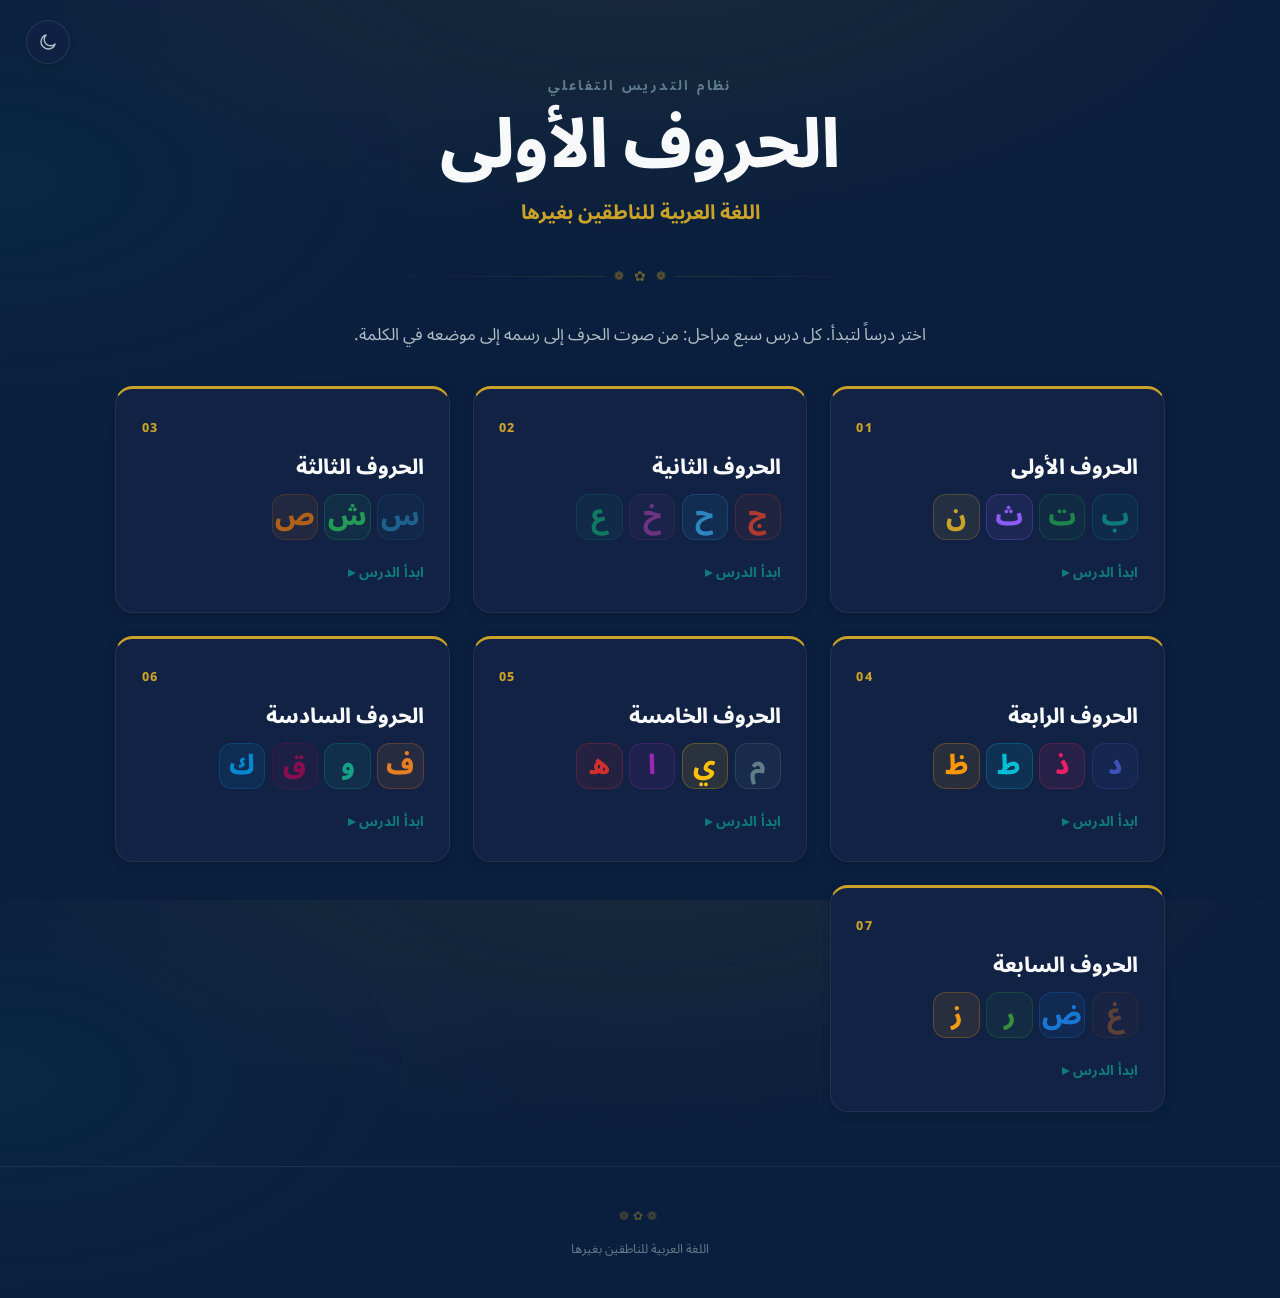
==== index.html @ 6f30f574 "مبدّل الوضع في صفحة الدروس زر دائري ثابت في أعلى يسار الصفحة، فيه هلال وشمس يتبادلان بدوران وتلاشٍ —" ====
<!DOCTYPE html>
<html lang="ar" dir="rtl">
<head>
  <meta charset="UTF-8" />
  <meta name="viewport" content="width=device-width, initial-scale=1.0" />
  <title>الحروف الأولى — اللغة العربية للناطقين بغيرها</title>
  <meta name="description" content="دروس تفاعلية في حروف العربية — للناطقين بغيرها" />

  <!-- الوضع الليلي/النهاري مشترك مع المحاضرات ولوحة التحكم: نفس المفتاح. -->
  <script>try{var t=localStorage.getItem('lesson-theme');if(t)document.documentElement.dataset.theme=t}catch(e){}</script>

  <!-- style.css مصدر الهوية: الخطوط ورموز الألوان والوضعان.
       صفحة الدروس تستهلكها ولا تعيد تعريفها — كما تفعل لوحة التحكم. -->
  <link rel="stylesheet" href="css/style.css" />
  <link rel="stylesheet" href="css/welcome.css" />
</head>

<body class="wel-body">

  <!-- مبدّل الوضع — يشارك المحاضرة ولوحة التحكم مفتاح lesson-theme نفسه،
       فالوضع يتبع الزائر بين الصفحات الثلاث. -->
  <button class="wel-theme" id="wel-theme" type="button" aria-pressed="false">
    <span class="wel-theme-track" aria-hidden="true">
      <svg class="wel-ico wel-ico-moon" viewBox="0 0 24 24" fill="none" stroke="currentColor"
           stroke-width="1.7" stroke-linecap="round" stroke-linejoin="round">
        <path d="M20.5 14.3A8.6 8.6 0 1 1 9.7 3.5a6.9 6.9 0 0 0 10.8 10.8Z"/>
      </svg>
      <svg class="wel-ico wel-ico-sun" viewBox="0 0 24 24" fill="none" stroke="currentColor"
           stroke-width="1.7" stroke-linecap="round" stroke-linejoin="round">
        <circle cx="12" cy="12" r="4.1"/>
        <path d="M12 2.4v2.3M12 19.3v2.3M4.2 4.2l1.7 1.7M18.1 18.1l1.7 1.7M2.4 12h2.3M19.3 12h2.3M4.2 19.8l1.7-1.7M18.1 5.9l1.7-1.7"/>
      </svg>
    </span>
    <span class="wel-sr" id="wel-theme-label">التبديل إلى الوضع النهاري</span>
  </button>

  <header class="wel-hero">
    <p class="wel-eyebrow">نظام التدريس التفاعلي</p>
    <h1 class="wel-title">الحروف الأولى</h1>
    <p class="wel-sub">اللغة العربية للناطقين بغيرها</p>
    <div class="wel-ornament" aria-hidden="true"><span>❁</span><span>✿</span><span>❁</span></div>
    <p class="wel-lede">اختر درساً لتبدأ. كل درس سبع مراحل: من صوت الحرف إلى رسمه إلى موضعه في الكلمة.</p>
  </header>

  <main class="wel-main">

    <section class="wel-loading" id="wel-loading" aria-live="polite">
      <span class="wel-spinner" aria-hidden="true"></span>
      <span>جارٍ تحميل الدروس…</span>
    </section>

    <section class="wel-grid" id="wel-grid" aria-label="الدروس"></section>

    <section class="wel-empty" id="wel-empty" hidden>
      <p>تعذّر تحميل قائمة الدروس.</p>
      <p class="wel-empty-hint">جرّب تحديث الصفحة، أو افتح درساً مباشرة عبر <code dir="ltr">lecture.html?lesson=01</code></p>
    </section>

  </main>

  <footer class="wel-footer">
    <span class="wel-footer-ornament" aria-hidden="true">❁✿❁</span>
    <span>اللغة العربية للناطقين بغيرها</span>
  </footer>

  <script src="js/welcome.js"></script>
</body>
</html>
---- css/style.css ----
/* ═══════════════════════════════════════════════════════════
   style.css — نظام التصميم التعليمي التفاعلي
   قالب دروس عام قابل لإعادة الاستخدام — RTL كامل
═══════════════════════════════════════════════════════════ */

/* ─── المتغيرات ─────────────────────────────────────────── */
:root {
  /* الألوان الأساسية */
  --navy:     #0D2B55;
  --navy-2:   #122F5E;
  --teal:     #0E7C7B;
  --gold:     #C9A227;
  --amber:    #D4730A;
  --rust:     #A63D2F;
  --green:    #1E8449;
  --violet:   #5C3D91;

  /* خلفيات */
  --bg-main:  #0A1F3D;
  --bg-card:  #112244;
  --bg-ctrl:  #0D2B55;
  --surface:  #162E58;

  /* نصوص */
  --text-primary:   #F8F9FA;
  --text-secondary: #B0BEC5;
  --text-dim:       #607D8B;
  --text-gold:      #C9A227;

  /* أحجام الخطوط — كبيرة للبروجكتور */
  --fs-hero:   clamp(5rem, 12vw, 10rem);
  --fs-char:   clamp(4rem, 9vw, 8rem);
  --fs-card:   clamp(3rem, 7vw, 6rem);
  --fs-xl:     clamp(1.8rem, 3.5vw, 3rem);
  --fs-lg:     clamp(1.4rem, 2.5vw, 2.2rem);
  --fs-md:     clamp(1.1rem, 2vw, 1.6rem);
  --fs-sm:     clamp(0.9rem, 1.5vw, 1.2rem);
  --fs-xs:     clamp(0.75rem, 1.2vw, 1rem);

  /* متغيرات الخطوط */
  --font-ui:       'Noto Sans Arabic', 'Arabic Typesetting', 'Traditional Arabic', 'Segoe UI', Arial, sans-serif;
  --font-teaching: 'Noto Sans Arabic', 'Cairo', 'IBM Plex Sans Arabic', 'Segoe UI', Arial, sans-serif;

  /* مسافات */
  --gap-xl: 3rem;
  --gap-lg: 2rem;
  --gap-md: 1.25rem;
  --gap-sm: 0.75rem;

  /* انتقالات */
  --ease-out:    cubic-bezier(0.16, 1, 0.3, 1);
  --ease-spring: cubic-bezier(0.34, 1.56, 0.64, 1);
  --dur-fast:    150ms;
  --dur-med:     280ms;
  --dur-slow:    420ms;

  /* ─── Theme Tokens (Semantic) ────────────────────────────
     Phase 1: أسماء وظيفية للألوان — تُستبدل في [data-theme="light"].
     القيم هنا = Dark Mode (الوضع الافتراضي والهوية الأساسية).
     في Phase 2 سيتم استبدال القيم المشفرة تدريجياً بهذه المتغيرات. */

  /* ── Backgrounds ── */
  --th-bg-body:      #0A1F3D;
  --th-bg-surface:   #162E58;
  --th-bg-card:      #112244;
  --th-bg-controls:  #0D2B55;
  --th-bg-overlay:   rgba(0,0,0,0.85);
  --th-bg-hover:     rgba(255,255,255,0.06);
  --th-bg-active:    rgba(255,255,255,0.12);

  /* ── Borders ── */
  --th-border-subtle:  rgba(255,255,255,0.07);
  --th-border-default: rgba(255,255,255,0.1);
  --th-border-strong:  rgba(255,255,255,0.2);

  /* ── Text ── */
  --th-text-primary:    #F8F9FA;
  --th-text-secondary:  #B0BEC5;
  --th-text-dim:        #607D8B;
  --th-text-on-accent:  #FFFFFF;

  /* ── HUD & Controls ── */
  --th-hud-bg:       rgba(0,0,0,0.35);
  --th-hud-border:   rgba(201,162,39,0.18);
  --th-ctrl-bg:      rgba(0,0,0,0.3);
  --th-ctrl-border:  rgba(255,255,255,0.06);

  /* ── Shadows ── */
  --th-shadow-sm:  0 2px 8px rgba(0,0,0,0.15);
  --th-shadow-md:  0 4px 14px rgba(0,0,0,0.2);
  --th-shadow-lg:  0 8px 24px rgba(0,0,0,0.4);

  /* ── Interactive States ── */
  --th-accent-hover:    #0F9594;
  --th-accent-dark:     #0a6b6a;
  --th-gold-bg:         rgba(201,162,39,0.1);
  --th-gold-border:     rgba(201,162,39,0.3);
  --th-gold-hover:      rgba(201,162,39,0.2);

  /* ── Status Colors ── */
  --th-success:         #4ade80;
  --th-success-bg:      rgba(30,132,73,0.15);
  --th-success-gradient-from: #065f46;
  --th-success-gradient-to:   #059669;
  --th-error:           #f87171;
  --th-error-bg:        rgba(166,61,47,0.15);
  --th-warning-bg:      rgba(201,162,39,0.15);

  /* ── P4 SVG ── */
  --p4-grid:     rgba(255,255,255,0.08);
  --p4-grid-alt: rgba(255,255,255,0.05);
  --p4-ghost:    rgba(255,255,255,0.12);
  --p4-dir-text: rgba(255,255,255,0.35);
}

/* ─── Light Theme Tokens ──────────────────────────────────
   Phase 1: الهيكل الأساسي فقط — غير مفعّل حالياً.
   يُفعَّل في Phase 3 عبر data-theme="light" على <html>.
   ألوان الحروف تُقرأ من بيانات الدرس (letters[].color). */
[data-theme="light"] {
  /* ── Backgrounds ── */
  --th-bg-body:      #F0F4F8;
  --th-bg-surface:   #E2E8F0;
  --th-bg-card:      #FFFFFF;
  --th-bg-controls:  #E8EDF2;
  --th-bg-overlay:   rgba(255,255,255,0.92);
  --th-bg-hover:     rgba(0,0,0,0.04);
  --th-bg-active:    rgba(0,0,0,0.08);

  /* ── Borders ── */
  --th-border-subtle:  rgba(0,0,0,0.06);
  --th-border-default: rgba(0,0,0,0.1);
  --th-border-strong:  rgba(0,0,0,0.2);

  /* ── Text ── */
  --th-text-primary:    #1A202C;
  --th-text-secondary:  #334155;
  --th-text-dim:        #64748B;
  --th-text-on-accent:  #FFFFFF;

  /* ── HUD & Controls ── */
  --th-hud-bg:       rgba(255,255,255,0.85);
  --th-hud-border:   rgba(201,162,39,0.2);
  --th-ctrl-bg:      rgba(255,255,255,0.9);
  --th-ctrl-border:  rgba(0,0,0,0.08);

  /* ── Shadows ── */
  --th-shadow-sm:  0 1px 3px rgba(0,0,0,0.08);
  --th-shadow-md:  0 4px 12px rgba(0,0,0,0.08);
  --th-shadow-lg:  0 8px 20px rgba(0,0,0,0.1);

  /* ── Interactive States ── */
  --th-accent-hover:    #0a9e9d;
  --th-accent-dark:     #0E7C7B;
  --th-gold-bg:         rgba(201,162,39,0.08);
  --th-gold-border:     rgba(201,162,39,0.25);
  --th-gold-hover:      rgba(201,162,39,0.15);

  /* ── Status Colors ── */
  --th-success:         #16a34a;
  --th-success-bg:      rgba(30,132,73,0.1);
  --th-success-gradient-from: #065f46;
  --th-success-gradient-to:   #059669;
  --th-error:           #dc2626;
  --th-error-bg:        rgba(220,38,38,0.08);
  --th-warning-bg:      rgba(201,162,39,0.1);

  /* ── P4 SVG ── */
  --p4-grid:     rgba(0,0,0,0.10);
  --p4-grid-alt: rgba(0,0,0,0.06);
  --p4-ghost:    rgba(0,0,0,0.15);
  --p4-dir-text: rgba(0,0,0,0.40);

  /* ── Bridge: ربط المتغيرات الأصلية بقيم Light ── */
  --bg-main:        #F0F4F8;
  --bg-card:        #FFFFFF;
  --bg-ctrl:        #E8EDF2;
  --surface:        #E2E8F0;
  --text-primary:   #1A202C;
  --text-secondary: #334155;
  --text-dim:       #64748B;
}

/* ── Light Mode: Controls Bar Overrides (Phase 4.1) ────── */
[data-theme="light"] .main-btn.advance {
  background: rgba(14,124,123,0.12);
  color: var(--teal);
}
[data-theme="light"] .nav-btn.primary {
  background: rgba(14,124,123,0.12);
  color: var(--teal);
}
[data-theme="light"] .nav-btn.primary:hover {
  background: var(--teal);
  color: var(--th-text-on-accent);
}
[data-theme="light"] .ctrl-btn.primary {
  background: rgba(14,124,123,0.12);
  color: var(--teal);
}
[data-theme="light"] .ctrl-btn.primary:hover {
  background: var(--teal);
  color: var(--th-text-on-accent);
}
[data-theme="light"] .main-btn.retreat {
  color: var(--text-secondary);
  border-color: rgba(0,0,0,0.12);
}
[data-theme="light"] .main-btn.retreat:hover {
  border-color: rgba(0,0,0,0.3);
}

/* ── Light Mode: P6 Component Overrides (Phase 4.2) ────── */
[data-theme="light"] .p6-big-play {
  background: radial-gradient(circle at 50% 28%, rgba(14,124,123,0.18), rgba(14,124,123,0.06) 68%);
  box-shadow: 0 0 0 10px rgba(14,124,123,0.06), 0 14px 30px rgba(0,0,0,0.08);
}
[data-theme="light"] .p6-big-play:hover {
  background: radial-gradient(circle at 50% 28%, rgba(14,124,123,0.28), rgba(14,124,123,0.10) 68%);
}
[data-theme="light"] .p6-big-play.is-playing {
  background: radial-gradient(circle at 50% 28%, rgba(14,124,123,0.35), rgba(14,124,123,0.12) 68%);
  box-shadow: 0 0 0 10px rgba(14,124,123,0.15), 0 0 30px rgba(14,124,123,0.4);
}
[data-theme="light"] .p6-answer-zone {
  background: var(--th-bg-card);
  box-shadow: 0 10px 28px rgba(0,0,0,0.08), inset 0 1px 0 rgba(0,0,0,0.04);
}
[data-theme="light"] .p6-pair-play {
  background: rgba(14,124,123,0.08);
}
[data-theme="light"] .p6-pair-play:hover {
  background: rgba(14,124,123,0.16);
}
[data-theme="light"] .p6-close-btn {
  background: rgba(14,124,123,0.08);
}
[data-theme="light"] .p6-close-btn:hover {
  background: rgba(14,124,123,0.14);
}

/* ── Light Mode: Fine Visual Refinement (Phase 4.3) ────── */
[data-theme="light"] .p4-video-zone {
  background: transparent;
}
[data-theme="light"] .p2-teacher-hint {
  background: rgba(14,124,123,0.08);
  border-color: rgba(14,124,123,0.2);
}
[data-theme="light"] .p3-dot {
  background: rgba(0,0,0,0.12);
}
[data-theme="light"] .card-char {
  text-shadow: 0 4px 20px rgba(0,0,0,0.1);
}
[data-theme="light"] .p6-big-play:not(.is-playing) {
  animation-name: p6PlayWaitingLight;
}
@keyframes p6PlayWaitingLight {
  0%, 100% { box-shadow: 0 0 0 4px rgba(14,124,123,0.10), 0 14px 30px rgba(0,0,0,0.06); }
  50%      { box-shadow: 0 0 0 8px rgba(14,124,123,0.18), 0 14px 30px rgba(0,0,0,0.06); }
}

/* ── Light Mode: Readability — Opacity & BG Overrides ──── */
[data-theme="light"] .p4-step-item {
  opacity: 0.55;
  background: rgba(0,0,0,0.03);
}
[data-theme="light"] .p4-step-item.active {
  opacity: 1;
}
[data-theme="light"] .p4-step-item.done {
  opacity: 0.8;
}
[data-theme="light"] .p4-step-num {
  background: rgba(0,0,0,0.06);
}
[data-theme="light"] .p4-dot-char {
  opacity: 0.45;
}
[data-theme="light"] .p5-dot {
  opacity: 0.45;
}
[data-theme="light"] .hint-zone {
  opacity: 0.8;
}
[data-theme="light"] .direction-demo {
  background: rgba(0,0,0,0.04);
}
[data-theme="light"] .alpha-char {
  background: rgba(0,0,0,0.04);
}

/* ══════════════════════════════════════════════════════════
   نظام الخطوط — Offline كامل — لا Google Fonts — لا CDN
   الملفات في: assets/fonts/
   المصدر: fonts.google.com/noto (مجاني — OFL License)
══════════════════════════════════════════════════════════ */

/* ── خط الواجهة: Noto Sans Arabic ────────────────────────
   يُستخدم في: الأزرار، شريط المعلم، التعليمات، النصوص الصغيرة
   أوزان: Regular (400) + Bold (700)                       */
@font-face {
  font-family: 'Noto Sans Arabic';
  src: url('../assets/fonts/NotoSansArabic-Regular.woff2') format('woff2'),
       url('../assets/fonts/NotoSansArabic-Regular.ttf')   format('truetype');
  font-weight: 400;
  font-style:  normal;
  font-display: swap;
}
@font-face {
  font-family: 'Noto Sans Arabic';
  src: url('../assets/fonts/NotoSansArabic-Bold.woff2') format('woff2'),
       url('../assets/fonts/NotoSansArabic-Bold.ttf')   format('truetype');
  font-weight: 700;
  font-style:  normal;
  font-display: swap;
}
@font-face {
  font-family: 'Noto Sans Arabic';
  src: url('../assets/fonts/NotoSansArabic-VariableFont_wdth,wght.ttf') format('truetype');
  font-weight: 100 900;
  font-style:  normal;
  font-display: swap;
}

/* ── خط التعليم: Noto Naskh Arabic ───────────────────────
   يُستخدم في: الحروف الكبيرة، الكلمات العربية، الأمثلة
   السبب: طلاب A0 يحتاجون شكل الحرف كما يظهر في الكتب    */
@font-face {
  font-family: 'Noto Naskh Arabic';
  src: url('../assets/fonts/NotoNaskhArabic-Regular.woff2') format('woff2'),
       url('../assets/fonts/NotoNaskhArabic-Regular.ttf')   format('truetype');
  font-weight: 400;
  font-style:  normal;
  font-display: swap;
}
@font-face {
  font-family: 'Noto Naskh Arabic';
  src: url('../assets/fonts/NotoNaskhArabic-Bold.woff2') format('woff2'),
       url('../assets/fonts/NotoNaskhArabic-Bold.ttf')   format('truetype');
  font-weight: 700;
  font-style:  normal;
  font-display: swap;
}

/* ─── إعادة ضبط أساسية ─────────────────────────────────── */
*, *::before, *::after { box-sizing: border-box; margin: 0; padding: 0; }

html {
  direction: rtl;
  font-size: 16px;
  height: 100%;
}

body {
  direction: rtl;
  font-family: var(--font-ui);
  background: var(--bg-main);
  color: var(--text-primary);
  min-height: 100vh;
  display: flex;
  flex-direction: column;
  overflow-x: hidden;
  -webkit-font-smoothing: antialiased;
}

button { cursor: pointer; font-family: inherit; border: none; outline: none; }
button:focus-visible { outline: 3px solid var(--gold); outline-offset: 3px; }

/* ─── الهيكل الرئيسي ───────────────────────────────────── */
.app-layout {
  display: grid;
  grid-template-rows: auto 1fr auto auto;
  grid-template-areas:
    "teacher-hud"
    "content"
    "controls"
    "progress";
  height: 100vh;
  overflow: hidden;
}

/* ─── Teacher HUD — شريط مدمج واحد (Classroom Redesign) ───
   يستبدل teacher-bar + phase-bar السابقين. خفيف، هادئ،
   90% من الشاشة يبقى لمنطقة المحتوى/الطلاب. ─────────────── */
.teacher-hud {
  position: relative;
  grid-area: teacher-hud;
  display: flex;
  align-items: center;
  justify-content: space-between;
  gap: 0.4rem;
  min-height: 44px;
  padding: 0.2rem 0.8rem;
  background: var(--th-hud-bg);
  border-bottom: 1px solid var(--th-hud-border);
  direction: rtl;
}

/* المنطقة اليمينى: رقم المرحلة + عنوان مختصر فقط */
.hud-phase {
  display: flex;
  align-items: center;
  gap: 0.35rem;
  flex: 0 0 auto;
  min-width: 0;
}

.phase-id-badge {
  font-size: 1.15rem;
  font-weight: 800;
  color: var(--gold);
  line-height: 1;
  flex-shrink: 0;
}

.phase-title-text {
  font-size: 0.95rem;
  font-weight: 700;
  color: var(--text-primary);
  line-height: 1.2;
  white-space: nowrap;
  overflow: hidden;
  text-overflow: ellipsis;
}

/* المنطقة الوسطى: تلميح ديناميكي — توسيط مطلق على محور الشاشة */
.teacher-hint-zone {
  position: absolute;
  left: 50%;
  transform: translateX(-50%);
  max-width: 60%;
  direction: rtl;
  unicode-bidi: plaintext;
  font-size: 0.85rem;
  color: var(--text-gold);
  opacity: 0.95;
  font-style: italic;
  text-align: center;
  white-space: nowrap;
  overflow: hidden;
  text-overflow: ellipsis;
  transition: opacity var(--dur-fast);
  pointer-events: none;
}

/* المنطقة اليسرى: أيقونات فقط + زر لوحة المساعدة */
.hud-controls {
  display: flex;
  align-items: center;
  gap: 0.4rem;
  flex: 0 0 auto;
  position: relative;
}

.hud-icon-btn {
  display: inline-flex;
  align-items: center;
  justify-content: center;
  width: 1.9rem;
  height: 1.9rem;
  padding: 0;
  border-radius: 5px;
  font-size: 0.75rem;
  background: transparent;
  color: var(--text-dim);
  border: 1px solid var(--th-border-default);
  cursor: pointer;
  transition: all var(--dur-fast);
  list-style: none;
}
.hud-icon-btn:hover { color: var(--text-primary); border-color: var(--th-border-strong); }
.hud-icon-btn::-webkit-details-marker { display: none; }

/* لوحة مساعدة المعلم — منسدلة، مخفية افتراضياً، RTL */
.help-panel { position: relative; }

.help-panel-content {
  position: absolute;
  top: calc(100% + 0.35rem);
  left: 0;
  min-width: 240px;
  width: max-content;
  max-width: min(300px, calc(100vw - 2rem));
  max-height: calc(100vh - 5rem);
  overflow-y: auto;
  display: flex;
  flex-direction: column;
  gap: 0.35rem;
  padding: 0.65rem 0.85rem;
  background: var(--bg-card);
  border: 1px solid rgba(201,162,39,0.25);
  border-radius: 10px;
  box-shadow: var(--th-shadow-lg);
  direction: rtl;
  text-align: right;
  z-index: 40;
}

.help-section-title {
  font-size: var(--fs-xs);
  color: var(--text-dim);
  font-weight: 700;
  margin-top: 0.5rem;
  opacity: 0.8;
}
.help-section-title:first-child { margin-top: 0; }

.shortcut-pills {
  display: flex;
  gap: 0.4rem;
  flex-wrap: wrap;
}

.pill {
  font-size: 0.65rem;
  padding: 0.15rem 0.5rem;
  border-radius: 20px;
  border: 1px solid var(--th-border-default);
  color: var(--text-dim);
  white-space: nowrap;
  direction: ltr;
}

.phase-duration-text {
  font-size: var(--fs-xs);
  color: var(--text-secondary);
}

.phase-goal-text {
  font-size: var(--fs-xs);
  color: var(--teal);
}

.phase-nav {
  display: flex;
  gap: 0.4rem;
  flex-wrap: wrap;
}

.phase-nav-btn {
  padding: 0.35rem 0.75rem;
  border-radius: 8px;
  font-size: var(--fs-xs);
  font-weight: 700;
  background: var(--th-bg-hover);
  color: var(--text-secondary);
  border: 1px solid var(--th-border-default);
  transition: all var(--dur-fast);
}
.phase-nav-btn:hover { background: var(--th-bg-active); color: var(--text-primary); }
.phase-nav-btn.active {
  background: var(--gold);
  color: var(--navy);
  border-color: var(--gold);
}

/* الزر السفلي المكرر (◎ انتباه) — مُبقى في الـHTML للتوافق
   كما طُلب، مخفي بصرياً فقط لأن النسخة العلوية في الـHUD
   أصبحت الأساسية. لا يُحذف العنصر من DOM. */
.hud-duplicate-hidden { display: none; }

/* ─── منطقة المحتوى ─────────────────────────────────────── */
#content-zone {
  grid-area: content;
  display: flex;
  align-items: flex-start;
  justify-content: center;
  padding: clamp(0.25rem, 1vh, 2rem) var(--gap-lg);
  overflow: auto;
  position: relative;
  min-height: 0;
}

#content-zone.phase-enter { animation: phaseEnter var(--dur-slow) var(--ease-out); }

@keyframes phaseEnter {
  from { opacity: 0; transform: translateY(20px); }
  to   { opacity: 1; transform: translateY(0); }
}

.teacher-hint-zone.flash-reveal { animation: hintFlash 0.6s ease-out; }
.teacher-hint-zone.flash-hide   { animation: hintFlash 0.6s ease-out; }
@keyframes hintFlash {
  0%   { opacity: 1; transform: scale(1.08); }
  100% { opacity: 0.95; transform: scale(1); }
}

/* ─── شريط التحكم السفلي ───────────────────────────────── */
.controls-bar {
  grid-area: controls;
  display: flex;
  align-items: center;
  justify-content: space-between;
  padding: 0.25rem 1rem;
  background: var(--th-ctrl-bg);
  border-top: 1px solid var(--th-ctrl-border);
  direction: rtl;
  gap: 0.5rem;
}

.main-controls { display: flex; gap: 0.4rem; align-items: center; }

.main-btn {
  display: flex;
  align-items: center;
  gap: 0.25rem;
  padding: 0.5rem 0.75rem;
  border-radius: 6px;
  font-size: 0.875rem;
  font-weight: 700;
  line-height: 1.15; /* السبب الجذري للمشكلة: بدون هذا السطر يستخدم المتصفح
                         line-height:"normal" المحسوب من مقاييس خط Noto Sans
                         Arabic الداخلية (ascent/descent كبيرة)، فيصبح صندوق
                         السطر ≈ 2.1× حجم الخط بدل ~1.15×، وهذا وحده كان يرفع
                         ارتفاع الزر من ~35px إلى 50px بغض النظر عن أي padding */
  transition: all var(--dur-fast) var(--ease-out);
  border: none;
}

.main-btn.advance {
  background: rgba(14,124,123,0.35);
  color: #7fa5a5;
  font-size: 0.9375rem;
}
.main-btn.advance:hover { background: var(--teal); color: var(--th-text-on-accent); transform: scale(1.03); }
.main-btn.advance:active { transform: scale(0.97); }

.main-btn.retreat {
  background: transparent;
  color: #4a6565;
  border: 1px solid rgba(255,255,255,0.08);
}
.main-btn.retreat:hover { border-color: rgba(255,255,255,0.3); color: var(--text-primary); }

.main-btn.attention {
  background: transparent;
  color: var(--amber);
  border-color: rgba(212,115,10,0.3);
}
.main-btn.attention:hover { background: rgba(212,115,10,0.15); }

.hint-zone {
  font-size: 0.8rem;
  color: var(--text-gold);
  font-style: italic;
  flex: 1;
  text-align: center;
  opacity: 0.85;
  display: none;
}

/* ─── شريط التقدم ────────────────────────────────────────── */
.progress-rail {
  grid-area: progress;
  height: 6px;
  background: var(--th-bg-hover);
  position: relative;
}

#progress-rail-fill {
  height: 100%;
  background: linear-gradient(90deg, var(--teal), var(--gold));
  width: 33.3%;
  transition: width 0.5s var(--ease-out);
}

/* ══════════════════════════════════════════════════════════
   P1 — افتتاح الدرس
══════════════════════════════════════════════════════════ */
.p1-container {
  width: 100%;
  max-width: 1200px;
  display: grid;
  gap: var(--gap-md);
}

/* الكتل القابلة للكشف */
.p1-block {
  opacity: 0;
  transform: translateY(18px);
  pointer-events: none;
  transition:
    opacity var(--dur-slow) var(--ease-out),
    transform var(--dur-slow) var(--ease-out);
}
.p1-block.visible {
  opacity: 1;
  transform: translateY(0);
  pointer-events: auto;
}

/* عنوان الدرس */
.lesson-badge {
  font-size: var(--fs-sm);
  color: var(--gold);
  font-weight: 600;
  text-align: center;
  letter-spacing: 0.1em;
  margin-bottom: 0.5rem;
}

.lesson-main-title {
  font-size: var(--fs-xl);
  font-weight: 900;
  text-align: center;
  color: var(--text-primary);
  line-height: 1.2;
}

.target-chars-hero {
  display: flex;
  justify-content: center;
  gap: 2rem;
  margin: var(--gap-md) 0;
  direction: rtl;
}

.hero-char {
  font-size: var(--fs-hero);
  font-weight: 900;
  line-height: 1;
  background: linear-gradient(135deg, var(--teal), var(--gold));
  -webkit-background-clip: text;
  -webkit-text-fill-color: transparent;
  background-clip: text;
  animation: charFloat 2s ease-in-out infinite;
}
.hero-char:nth-child(1) { animation-delay: 0s; }
.hero-char:nth-child(2) { animation-delay: 0.15s; }
.hero-char:nth-child(3) { animation-delay: 0.3s; }
.hero-char:nth-child(4) { animation-delay: 0.45s; }

@keyframes charFloat {
  0%, 100% { transform: translateY(0); }
  40%      { transform: translateY(-18px); }
  60%      { transform: translateY(-8px); }
}

.lesson-tagline {
  text-align: center;
  font-size: var(--fs-sm);
  color: var(--text-secondary);
}

/* صندوق الترحيب */
.welcome-box {
  background: var(--bg-card);
  border: 1px solid rgba(14,124,123,0.3);
  border-right: 4px solid var(--teal);
  border-radius: 16px;
  padding: var(--gap-lg);
  text-align: center;
  display: flex;
  flex-direction: column;
  align-items: center;
  gap: var(--gap-sm);
}

.welcome-icon { font-size: 3rem; }

.welcome-text {
  font-size: var(--fs-md);
  color: var(--text-primary);
  line-height: 1.6;
}
.welcome-text strong { color: var(--gold); }

.direction-demo {
  display: flex;
  align-items: center;
  gap: var(--gap-md);
  background: rgba(255,255,255,0.04);
  padding: 0.75rem 2rem;
  border-radius: 12px;
  direction: rtl;
}

.dir-arrow {
  font-size: var(--fs-xl);
  color: var(--teal);
  animation: arrowBounce 1.5s ease-in-out infinite;
}
@keyframes arrowBounce {
  0%,100% { transform: translateX(0); }
  50%      { transform: translateX(-8px); }
}

.dir-word {
  font-size: var(--fs-xl);
  font-weight: 800;
  color: var(--text-primary);
}

.dir-label {
  font-size: var(--fs-xs);
  color: var(--text-secondary);
  background: var(--teal);
  color: var(--th-text-on-accent);
  padding: 0.2rem 0.6rem;
  border-radius: 6px;
}

.welcome-stat {
  font-size: var(--fs-md);
  color: var(--gold);
  font-weight: 700;
}

/* شبكة الأبجدية */
.alpha-section { text-align: center; }

.alpha-label {
  font-size: var(--fs-sm);
  color: var(--text-secondary);
  margin-bottom: var(--gap-sm);
}

.alpha-grid {
  display: flex;
  flex-wrap: wrap;
  justify-content: center;
  gap: 0.5rem;
  direction: rtl;
  max-width: 900px;
  margin: 0 auto;
}

.alpha-char {
  width: clamp(2.2rem, 4vw, 3.5rem);
  height: clamp(2.2rem, 4vw, 3.5rem);
  display: flex;
  align-items: center;
  justify-content: center;
  font-size: clamp(1.1rem, 2.2vw, 1.8rem);
  font-weight: 600;
  border-radius: 8px;
  background: rgba(255,255,255,0.04);
  color: var(--text-dim);
  border: 1px solid var(--th-border-subtle);
  transition: all 0.5s var(--ease-out);
}

.alpha-char.is-target { color: var(--text-secondary); }

.alpha-char.target {
  background: var(--th-warning-bg);
  color: var(--gold);
  border-color: var(--gold);
  transform: scale(1.2);
  font-weight: 900;
  box-shadow: 0 0 20px var(--th-gold-border);
  font-size: clamp(1.4rem, 2.8vw, 2.2rem);
}

/* رسالة التمييز */
.highlight-msg {
  text-align: center;
  font-size: var(--fs-lg);
  color: var(--gold);
  font-weight: 700;
  display: flex;
  align-items: center;
  justify-content: center;
  gap: var(--gap-sm);
  padding: var(--gap-sm) 0;
}
.highlight-icon { font-size: var(--fs-xl); animation: pulse 2s infinite; }
@keyframes pulse { 0%,100%{opacity:1;transform:scale(1)} 50%{opacity:0.6;transform:scale(0.95)} }

/* ─── P1: مسرح ثلاثي الحالات بلا تمرير ───────────────────── */
.p1-container {
  width: 100%;
  max-width: 1200px;
  height: 100%;
  min-height: 0;
  margin: 0 auto;
  position: relative;
  overflow: hidden;
}
.p1-stage {
  position: absolute;
  inset: 0;
  min-height: 0;
  display: flex;
  flex-direction: column;
  align-items: center;
  justify-content: center;
  gap: clamp(0.55rem, 1.4vh, 1rem);
  padding: clamp(0.65rem, 1.6vh, 1.25rem) clamp(0.6rem, 2vw, 1.5rem);
  box-sizing: border-box;
  overflow: hidden;
  opacity: 0;
  pointer-events: none;
  visibility: hidden;
  transition: opacity 300ms ease-out, visibility 0s linear 300ms;
}
.p1-stage.is-active {
  opacity: 1;
  pointer-events: auto;
  visibility: visible;
  transition: opacity 300ms ease-out;
}
.p1-stage-intro { text-align: center; }
.p1-stage-intro .lesson-badge { font-size: clamp(0.9rem, 1.5vw, 1.15rem); margin: 0; }
.p1-stage-intro .lesson-main-title { font-size: clamp(2.1rem, 5vw, 4.5rem); margin: 0; line-height: 1.05; }
.p1-stage-intro .target-chars-hero { margin: clamp(0.1rem, 0.6vh, 0.45rem) 0; }
.p1-hero-letters {
  display: flex;
  align-items: center;
  justify-content: center;
  gap: clamp(12px, 2vw, 24px);
  padding: 0.2em 0.5em;
  overflow: visible !important;
  direction: rtl;
  line-height: 1.4;
}
.p1-hero-letters .hero-char {
  display: inline-block;
  overflow: visible;
  background: none;
  -webkit-background-clip: border-box;
  -webkit-text-fill-color: currentColor;
  background-clip: border-box;
  color: var(--teal);
  font-family: var(--font-teaching);
  font-size: clamp(3.5rem, 8vh, 5.5rem);
  font-weight: 900;
  line-height: 1.4;
  animation: none;
}
.p1-stage-intro .lesson-tagline { font-size: clamp(0.85rem, 1.4vw, 1.15rem); margin: 0; }
.p1-step-guide {
  display: inline-flex;
  align-items: center;
  justify-content: center;
  gap: 0.5rem;
  max-width: min(100%, 620px);
  margin-top: clamp(0.25rem, 1vh, 0.8rem);
  padding: clamp(0.48rem, 1vh, 0.7rem) clamp(0.8rem, 2vw, 1.25rem);
  border: 1px solid var(--th-gold-border);
  border-radius: 999px;
  background: color-mix(in srgb, var(--gold) 10%, var(--th-bg-card));
  color: var(--text-primary);
  font-size: clamp(0.78rem, 1.35vw, 1rem);
  font-weight: 800;
  text-align: center;
}
.p1-step-guide-key {
  direction: ltr;
  display: inline-flex;
  align-items: center;
  justify-content: center;
  min-width: 2em;
  padding: 0.2rem 0.5rem;
  border: 1.5px solid var(--gold);
  border-radius: 6px;
  background: color-mix(in srgb, var(--gold) 18%, var(--th-bg-card));
  color: var(--gold);
  font: 900 0.9em/1 var(--font-ui);
  letter-spacing: 0.05em;
}
/* ═══════════════════════════════════════════════════════════
   P1 Alphabet Scene — Arabic Cultural Premium
   ═══════════════════════════════════════════════════════════ */
.p1-stage-alphabet-scene {
  justify-content: space-evenly;
  gap: clamp(0.6rem, 1.5vh, 1.2rem);
  padding-top: clamp(0.3rem, 0.8vh, 0.6rem) !important;
  padding-bottom: clamp(0.3rem, 0.8vh, 0.6rem) !important;
  isolation: isolate;
}

/* خلفية زخرفية هندسية خفيفة */
.p1-scene-bg {
  position: absolute;
  inset: 0;
  pointer-events: none;
  z-index: 0;
  overflow: hidden;
}
.p1-scene-geo-tl,
.p1-scene-geo-br {
  position: absolute;
  width: clamp(140px, 20vw, 240px);
  height: clamp(140px, 20vh, 240px);
  opacity: 0.04;
  background-image: repeating-conic-gradient(from 0deg at 50% 50%, transparent 0deg 30deg, color-mix(in srgb, var(--gold) 60%, transparent) 30deg 60deg);
}
.p1-scene-geo-tl { top: 0; right: 0; mask-image: radial-gradient(ellipse at 100% 0%, #000 20%, transparent 70%); }
.p1-scene-geo-br { bottom: 0; left: 0; mask-image: radial-gradient(ellipse at 0% 100%, #000 20%, transparent 70%); }

/* ── لوحة قاعدة الكتابة ── */
.p1-direction-card {
  width: min(100%, 680px);
  display: flex;
  align-items: center;
  justify-content: center;
  gap: clamp(0.6rem, 1.4vw, 1rem);
  padding: clamp(0.6rem, 1.3vh, 0.9rem) clamp(1rem, 2.2vw, 1.6rem);
  box-sizing: border-box;
  border: 1px solid color-mix(in srgb, var(--teal) 28%, transparent);
  border-radius: 16px;
  background: linear-gradient(135deg, color-mix(in srgb, var(--teal) 8%, var(--th-bg-card)), color-mix(in srgb, var(--teal) 3%, var(--th-bg-card)));
  box-shadow: 0 4px 16px rgba(14,124,123,0.08);
  text-align: center;
  position: relative;
  z-index: 1;
}
.p1-direction-badge {
  flex: 0 0 auto;
  display: flex;
  align-items: center;
  justify-content: center;
  width: clamp(2.8rem, 5.5vh, 3.6rem);
  height: clamp(2.8rem, 5.5vh, 3.6rem);
  border-radius: 50%;
  background: color-mix(in srgb, var(--teal) 14%, transparent);
  border: 2px solid color-mix(in srgb, var(--teal) 30%, transparent);
}
.p1-dir-arrow {
  color: var(--teal);
  font-size: clamp(1.6rem, 3.5vh, 2.2rem);
  font-weight: 900;
  line-height: 1;
  animation: p1DirectionArrow 1.6s ease-in-out infinite;
}
@keyframes p1DirectionArrow { 0%,100% { transform: translateX(0); } 50% { transform: translateX(-6px); } }
.p1-direction-body { flex: 1 1 auto; }
.p1-direction-ar {
  margin: 0;
  color: var(--text-primary);
  font-size: clamp(1rem, 1.8vw, 1.35rem);
  font-weight: 800;
  line-height: 1.3;
}
.p1-direction-zh {
  margin: 0.15rem 0 0;
  color: var(--text-secondary);
  direction: ltr;
  unicode-bidi: isolate;
  font-size: clamp(0.72rem, 1.1vw, 0.88rem);
  opacity: 0.75;
}
.p1-direction-ornament {
  color: var(--gold);
  font-size: 1.1rem;
  opacity: 0.5;
}

/* ── عنوان الأبجدية مع زخارف ── */
.p1-stage .alpha-section { width: min(100%, 980px); position: relative; z-index: 1; }
.p1-alpha-header {
  display: flex;
  align-items: center;
  justify-content: center;
  gap: clamp(0.4rem, 0.8vw, 0.7rem);
  margin-bottom: clamp(0.35rem, 0.8vh, 0.6rem);
}
.p1-alpha-ornament {
  color: var(--gold);
  font-size: clamp(0.6rem, 0.9vw, 0.75rem);
  opacity: 0.5;
}
.p1-stage .alpha-label {
  margin: 0;
  font-size: clamp(0.78rem, 1.3vw, 1.02rem);
  font-weight: 700;
  color: var(--text-secondary);
  letter-spacing: 0.02em;
}

/* ── شبكة الحروف — بطاقات Premium ── */
.p1-stage .alpha-grid {
  width: 100%;
  max-width: none;
  display: grid;
  grid-template-columns: repeat(14, minmax(0, 1fr));
  gap: clamp(0.25rem, 0.7vw, 0.55rem);
  margin: 0 auto;
}
.p1-stage .alpha-char {
  width: auto;
  height: auto;
  aspect-ratio: 1;
  min-width: 0;
  font-family: var(--font-teaching);
  font-size: clamp(1.4rem, 3vw, 2.5rem);
  font-weight: 800;
  border-radius: clamp(8px, 1vw, 12px);
  background: rgba(255,255,255,0.04);
  border: 1px solid var(--th-border-subtle);
  color: var(--text-dim);
  transition: all 0.4s var(--ease-out);
  box-shadow: 0 2px 6px rgba(0,0,0,0.05);
}
.p1-stage .alpha-char.is-target {
  color: var(--text-secondary);
  border-color: color-mix(in srgb, var(--text-secondary) 25%, transparent);
}

/* حالة التمييز — الحروف المستهدفة تتوهج */
.p1-container.is-spotlight .p1-spotlight-alphabet .alpha-char:not(.is-target) {
  opacity: 0.15;
  filter: saturate(0.15) blur(0.5px);
  transform: scale(0.92);
}
.p1-container.is-spotlight .p1-spotlight-alphabet .alpha-char.is-target {
  opacity: 1;
  background: color-mix(in srgb, var(--gold) 18%, var(--th-bg-card));
  color: var(--gold);
  border-color: var(--gold);
  font-weight: 900;
  transform: scale(1.18);
  box-shadow: 0 0 20px color-mix(in srgb, var(--gold) 35%, transparent), 0 4px 12px rgba(0,0,0,0.1);
  z-index: 1;
  animation: p1TargetGlow 2s ease-in-out infinite;
}
@keyframes p1TargetGlow {
  0%, 100% { box-shadow: 0 0 16px color-mix(in srgb, var(--gold) 30%, transparent), 0 4px 12px rgba(0,0,0,0.1); }
  50% { box-shadow: 0 0 24px color-mix(in srgb, var(--gold) 45%, transparent), 0 4px 12px rgba(0,0,0,0.1); }
}

/* ── شريط الإرشاد السفلي ── */
.p1-scene-guide-slot {
  width: min(100%, 650px);
  height: clamp(2.9rem, 6vh, 3.7rem);
  display: grid;
  place-items: center;
  position: relative;
  z-index: 1;
}
.p1-scene-guide-slot > * { grid-area: 1 / 1; }
.p1-stage-alphabet-scene .p1-step-guide {
  margin: 0;
  opacity: 1;
  transform: scale(1);
  visibility: visible;
  transition: opacity 240ms ease-out, transform 240ms ease-out, visibility 0s linear;
}
.p1-spotlight-capsule {
  display: inline-flex;
  align-items: center;
  justify-content: center;
  gap: 0.5rem;
  max-width: min(100%, 650px);
  padding: clamp(0.55rem, 1.1vh, 0.8rem) clamp(0.9rem, 2vw, 1.35rem);
  border: 1px solid var(--th-gold-border);
  border-radius: 14px;
  background: color-mix(in srgb, var(--gold) 12%, var(--th-bg-card));
  color: var(--gold);
  font-size: clamp(0.85rem, 1.45vw, 1.08rem);
  font-weight: 900;
  text-align: center;
  box-shadow: 0 4px 16px rgba(201,162,39,0.12);
  opacity: 0;
  transform: scale(0.97);
  visibility: hidden;
  pointer-events: none;
  transition: opacity 240ms ease-out, transform 240ms ease-out, visibility 0s linear 240ms;
}
.p1-container.is-spotlight .p1-stage-alphabet-scene .p1-step-guide {
  opacity: 0;
  transform: scale(0.97);
  visibility: hidden;
  transition: opacity 180ms ease-out, transform 180ms ease-out, visibility 0s linear 180ms;
}
.p1-container.is-spotlight .p1-spotlight-capsule {
  opacity: 1;
  transform: scale(1);
  visibility: visible;
  pointer-events: auto;
  transition: opacity 240ms ease-out 60ms, transform 240ms ease-out 60ms, visibility 0s linear;
}

/* ── light mode ── */
[data-theme="light"] .p1-direction-card {
  background: linear-gradient(135deg, color-mix(in srgb, var(--teal) 5%, #fff), color-mix(in srgb, var(--teal) 2%, #fff));
  box-shadow: 0 4px 14px rgba(14,124,123,0.06);
}
[data-theme="light"] .p1-stage .alpha-char {
  background: rgba(0,0,0,0.02);
  box-shadow: 0 1px 3px rgba(0,0,0,0.03);
}
[data-theme="light"] .p1-scene-geo-tl,
[data-theme="light"] .p1-scene-geo-br { opacity: 0.03; }

/* ── responsive ── */
@media (max-width: 640px) {
  .p1-stage .alpha-grid { grid-template-columns: repeat(7, minmax(0, 1fr)); }
  .p1-direction-card { border-radius: 12px; }
  .p1-step-guide, .p1-spotlight-capsule { border-radius: 12px; }
}

/* ══════════════════════════════════════════════════════════
   P2 — الصوت أولاً
══════════════════════════════════════════════════════════ */
.p2-container {
  width: 100%;
  max-width: 1100px;
  height: 100%;
  min-height: 0;
  display: grid;
  grid-template-rows: auto 1fr auto;
  grid-template-columns: 1.25fr 1fr 1.25fr;
  row-gap: 0.6rem;
  column-gap: 0;
}

.p2-top {
  grid-column: 1 / -1;
  grid-row: 1;
  min-height: 0;
  display: flex;
  justify-content: center;
}

.speaker-zone {
  display: flex;
  flex-direction: row;
  align-items: center;
  justify-content: center;
  gap: clamp(0.4rem, 0.8vw, 0.7rem);
  min-height: clamp(32px, 6vh, 56px);
  position: relative;
  transition: all var(--dur-med);
}

.speaker-zone.choral-active { animation: chorAlPulse 0.8s ease-in-out infinite; }
@keyframes chorAlPulse {
  0%,100% { transform: scale(1); }
  50%      { transform: scale(1.04); }
}

.speaker-icon {
  width: clamp(28px, 5vh, 48px);
  height: clamp(28px, 5vh, 48px);
  color: var(--teal);
  position: relative;
  cursor: pointer;
  transition: transform var(--dur-fast) var(--ease-spring);
}
.speaker-icon:hover { transform: scale(1.08); }
.speaker-icon.pulsing { animation: speakerPulse 0.4s ease-out; }
@keyframes speakerPulse {
  0%   { transform: scale(1); }
  40%  { transform: scale(1.12); }
  100% { transform: scale(1); }
}

.speaker-icon svg { width: 100%; height: 100%; }
.speaker-icon .wave { transition: opacity 0.3s; }
.speaker-icon.pulsing .wave { animation: wavePulse 0.6s ease-out; }
@keyframes wavePulse { 0%{opacity:1} 50%{opacity:0.3} 100%{opacity:1} }

.audio-indicator {
  position: absolute;
  bottom: 0; left: 50%;
  transform: translateX(-50%);
  width: 8px; height: 8px;
  border-radius: 50%;
  background: var(--text-dim);
  transition: all 0.2s;
}
.audio-indicator.playing {
  background: var(--teal);
  box-shadow: 0 0 10px var(--teal);
  animation: blink 0.5s infinite;
}
@keyframes blink { 0%,100%{opacity:1} 50%{opacity:0.3} }

.active-phoneme {
  font-size: clamp(1.2rem, 4vh, 2.2rem);
  font-weight: 800;
  color: var(--teal);
  text-align: center;
  line-height: 1.15;
  min-height: clamp(1.6rem, 4vh, 2.2rem);
  display: inline-block;
  min-width: 3.1em;
  padding: 0.15em 0.55em;
  border: 1.5px solid rgba(14,124,123,0.25);
  border-radius: 999px;
  background: rgba(14,124,123,0.06);
  box-shadow: none;
  transition: all var(--dur-med);
}

.active-letter-name {
  font-size: var(--fs-xs);
  color: var(--text-dim);
  text-align: center;
  min-width: 1.5em;
}

/* حالة المسرح الصوتي — قبل اختيار الصوت */
.p2-container:not(:has(.sound-btn.active)) .speaker-icon,
.p2-container:not(:has(.sound-btn.active)) .active-letter-name {
  display: none;
}

.p2-container:not(:has(.sound-btn.active)) .active-phoneme {
  font-size: var(--fs-lg);
  font-weight: 500;
  color: var(--text-dim);
  border-color: transparent;
  background: transparent;
  box-shadow: none;
  letter-spacing: 0.02em;
}

/* لون الحرف الحالي للمسرح الصوتي — CSS فقط عبر :has() (تنطبق تلقائياً عند الاختيار) */
.p2-container:has(.sound-btn.active[data-letter-id="ba"]) .active-phoneme {
  color: #0E7C7B;
  border-color: rgba(14,124,123,0.35);
  background: rgba(14,124,123,0.08);
}
.p2-container:has(.sound-btn.active[data-letter-id="ta"]) .active-phoneme {
  color: #1E8449;
  border-color: rgba(30,132,73,0.35);
  background: rgba(30,132,73,0.08);
}
.p2-container:has(.sound-btn.active[data-letter-id="tha"]) .active-phoneme {
  color: #8B5CF6;
  border-color: rgba(139,92,246,0.35);
  background: rgba(139,92,246,0.08);
}
.p2-container:has(.sound-btn.active[data-letter-id="nun"]) .active-phoneme {
  color: #C9A227;
  border-color: rgba(201,162,39,0.35);
  background: rgba(201,162,39,0.08);
}

/* أزرار الأصوات */
.p2-sound-buttons {
  grid-column: 1 / -1;
  grid-row: 2;
  min-height: 0;
  display: flex;
  flex-wrap: wrap;
  align-content: stretch;
  align-items: stretch;
  justify-content: center;
  gap: var(--gap-sm);
  direction: rtl;
}

.sound-btn {
  display: flex;
  flex-direction: column;
  align-items: center;
  justify-content: center;
  flex: 0 1 16.3125rem;
  max-width: 16.3125rem;
  gap: 0.35rem;
  min-height: 0;
  padding: 0.8rem 1rem;
  border-radius: 18px;
  background: var(--bg-card);
  border: 2px solid var(--th-border-default);
  color: var(--text-primary);
  box-shadow: var(--th-shadow-md);
  transition: all var(--dur-fast) var(--ease-out);
  position: relative;
}
.sound-btn:hover {
  border-color: var(--teal);
  background: rgba(14,124,123,0.12);
  transform: translateY(-2px);
}
.sound-btn.active {
  border-color: var(--teal);
  background: rgba(14,124,123,0.2);
  box-shadow: 0 6px 24px rgba(14,124,123,0.35);
}
/* بطاقة الحرف المختار — حدود وخلفية بلون الحرف (CSS فقط عبر data-letter-id) */
.sound-btn.active[data-letter-id="ba"] {
  border-color: #0E7C7B;
  background: rgba(14,124,123,0.22);
  box-shadow: 0 6px 24px rgba(14,124,123,0.35);
}
.sound-btn.active[data-letter-id="ta"] {
  border-color: #1E8449;
  background: rgba(30,132,73,0.18);
  box-shadow: 0 6px 24px rgba(30,132,73,0.3);
}
.sound-btn.active[data-letter-id="tha"] {
  border-color: #8B5CF6;
  background: rgba(139,92,246,0.16);
  box-shadow: 0 6px 24px rgba(139,92,246,0.3);
}
.sound-btn.active[data-letter-id="nun"] {
  border-color: #C9A227;
  background: rgba(201,162,39,0.18);
  box-shadow: 0 6px 24px rgba(201,162,39,0.32);
}

.sound-btn-phoneme {
  font-size: clamp(1.8rem, 5vh, 3.2rem);
  font-weight: 900;
  color: var(--teal);
  line-height: 1;
}
.sound-btn.active .sound-btn-phoneme { color: var(--gold); }

.sound-btn-name {
  font-size: var(--fs-xs);
  color: var(--text-secondary);
  letter-spacing: 0.02em;
}

.sound-btn-num {
  position: absolute;
  top: 0.45rem;
  left: 0.55rem;
  font-size: var(--fs-sm);
  color: var(--gold);
  font-weight: 900;
  background: rgba(201,162,39,0.14);
  border: 1px solid var(--th-gold-border);
  border-radius: 50%;
  width: 1.6rem;
  height: 1.6rem;
  display: flex;
  align-items: center;
  justify-content: center;
}

/* أزرار التحكم */
.p2-controls {
  display: flex;
  gap: var(--gap-sm);
  justify-content: center;
  align-items: center;
  flex-wrap: wrap;
  align-self: stretch;
  justify-self: stretch;
  width: 100%;
  height: 100%;
  background: rgba(255,255,255,0.03);
  border: 1px solid var(--th-border-subtle);
  border-start-start-radius: 14px;
  border-end-start-radius: 14px;
  border-start-end-radius: 0;
  border-end-end-radius: 0;
  padding: 0.35rem 0.6rem;
}

/* تلميح المعلم — صغير وهادئ داخل شريط التحكم */
.p2-teacher-hint {
  display: inline-flex;
  align-items: center;
  font-size: clamp(0.7rem, 0.9vw, 0.85rem);
  font-weight: 600;
  color: var(--text-secondary);
  background: rgba(13,43,85,0.9);
  border: 1px solid rgba(201,162,39,0.25);
  border-radius: 999px;
  padding: 0.3rem 0.7rem;
  opacity: 0.75;
  white-space: nowrap;
  line-height: 1.2;
}

#btn-play, #btn-replay { display: none; }

.ctrl-btn {
  padding: 0.5rem 1rem;
  border-radius: 10px;
  font-size: var(--fs-sm);
  font-weight: 700;
  background: var(--th-bg-hover);
  color: var(--text-primary);
  border: 1px solid var(--th-border-default);
  transition: all var(--dur-fast);
}
.ctrl-btn:hover { background: var(--th-bg-active); transform: translateY(-1px); }
.ctrl-btn:active { transform: scale(0.97); }

.ctrl-btn.primary {
  background: rgba(14,124,123,0.35);
  color: #7fa5a5;
  border: none;
}
.ctrl-btn.primary:hover { background: var(--teal); color: var(--th-text-on-accent); transform: scale(1.03); }

.ctrl-btn.choral {
  background: var(--th-gold-bg);
  color: var(--gold);
  border-color: var(--th-gold-border);
}
.ctrl-btn.choral:hover { background: var(--th-gold-hover); }
.ctrl-btn.choral.active {
  background: var(--gold);
  color: var(--navy);
  animation: chorFlash 0.8s infinite;
}
@keyframes chorFlash { 0%,100%{opacity:1} 50%{opacity:0.7} }

/* دليل الأصابع */
.finger-count-guide {
  display: flex;
  flex-direction: column;
  justify-content: center;
  align-items: center;
  min-width: 0;
  width: 100%;
  height: 100%;
  margin-inline-start: -1px;
  background: rgba(255,255,255,0.03);
  border: 1px solid var(--th-border-subtle);
  border-radius: 0;
  padding: 0.35rem 0.6rem;
}

.finger-title {
  font-size: var(--fs-xs);
  color: var(--gold);
  text-align: center;
  font-weight: 700;
  margin-bottom: 0.3rem;
  letter-spacing: 0.05em;
}

.finger-map {
  display: flex;
  justify-content: center;
  gap: 0.6rem;
  direction: rtl;
}

.finger-item {
  display: flex;
  flex-direction: column;
  align-items: center;
  gap: 0.2rem;
}

.finger-num {
  font-size: var(--fs-md);
  font-weight: 900;
  color: var(--gold);
  line-height: 1;
}
.finger-phoneme {
  font-size: var(--fs-sm);
  color: var(--teal);
  font-weight: 700;
}

.p2-activity-hint { display: none; }
.activity-label { color: var(--teal); font-weight: 700; margin-left: 0.4rem; }

/* ══════════════════════════════════════════════════════════
   P3 — كشف الحروف
══════════════════════════════════════════════════════════ */
.p3-container {
  width: 100%;
  max-width: 1100px;
  display: flex;
  flex-direction: column;
  align-items: center;
  gap: var(--gap-md);
}
.p3-container.choral-flash { animation: chorFlashBg 0.8s ease-out; }
@keyframes chorFlashBg {
  0%,100% { background: transparent; }
  30%     { background: rgba(201,162,39,0.08); }
}

.p3-header {
  text-align: center;
  width: 100%;
}

.p3-progress-dots {
  display: flex;
  justify-content: center;
  gap: 0.75rem;
  margin-bottom: 0.5rem;
}

.p3-dot {
  width: 12px; height: 12px;
  border-radius: 50%;
  background: rgba(255,255,255,0.15);
  border: 2px solid var(--th-border-strong);
  transition: all var(--dur-med);
}
.p3-dot.done    { background: var(--teal);  border-color: var(--teal); }
.p3-dot.current { background: var(--gold);  border-color: var(--gold);  transform: scale(1.4); }

.p3-instruction {
  font-size: var(--fs-sm);
  color: var(--text-secondary);
  font-style: normal;
  font-weight: 500;
}

/* بطاقة الحرف — Classroom Horizontal Layout
   ─────────────────────────────────────────────────────────
   إعادة تصميم أفقي (Grid) بدل التخطيط الرأسي الطويل السابق.
   الهدف: كل معلومات الحرف مرئية في نفس اللحظة بدون Scroll
   على شاشات الفصل/البروجكتور (1366×768 و 1920×1080).
   الأعمدة (RTL): الحرف الكبير ← معلومات النقاط ← الصوت/IPA
   وصف كامل العرض أسفل الشبكة (الحقيقة التعليمية).
   لا تغيير في IDs/classes التي يعتمد عليها app.js — نفس
   reveal-char / reveal-dots / reveal-phoneme / reveal-fact. */
.p3-card-wrapper {
  display: flex;
  justify-content: center;
  width: 100%;
}

.letter-card {
  background: var(--bg-card);
  border: 2px solid var(--th-border-subtle);
  border-radius: 24px;
  padding: var(--gap-lg) var(--gap-xl);
  display: grid;
  grid-template-columns: minmax(190px, 0.8fr) minmax(210px, 1fr) minmax(210px, 1fr);
  grid-template-rows: minmax(220px, 1fr) auto;
  grid-template-areas:
    "char dots sound"
    "fact fact fact";
  align-items: center;
  column-gap: var(--gap-lg);
  row-gap: var(--gap-sm);
  width: min(1180px, 94vw);
  max-height: min(80vh, 640px);
  position: relative;
  box-shadow: var(--th-shadow-lg);
  overflow: hidden;
}

.letter-card::before {
  content: '';
  position: absolute;
  top: 0; right: 0; left: 0;
  height: 3px;
  background: linear-gradient(90deg, transparent, var(--teal), transparent);
}

/* كتل الكشف التدريجي — تبقى نفس المنطق، فقط تتوضع الآن
   داخل خلايا Grid أفقية بدل التكديس الرأسي */
.reveal-block {
  width: 100%;
  height: 100%;
  display: flex;
  flex-direction: column;
  align-items: center;
  justify-content: center;
  gap: 0.4rem;
  opacity: 0;
  transform: translateY(16px) scale(0.96);
  transition:
    opacity var(--dur-slow) var(--ease-out),
    transform var(--dur-slow) var(--ease-spring);
  pointer-events: none;
}

.reveal-block.revealed {
  opacity: 1;
  transform: translateY(0) scale(1);
  pointer-events: auto;
}

/* الحرف الكبير — العمود الأول (يمين الشبكة في RTL) */
.card-char-zone {
  grid-area: char;
  padding: var(--gap-sm) 0;
  border-inline-end: 1px solid var(--th-border-subtle);
  height: 100%;
}

.card-char {
  /* مقيّد بارتفاع الشاشة أيضًا (vh) وليس فقط بعرضها، حتى لا
     يكسر البطاقة رأسيًا في تخطيطها الأفقي الجديد على شاشات
     الفصل القصيرة (1366×768) */
  font-size: clamp(3.8rem, 17vh, 8rem);
  font-weight: 900;
  line-height: 1;
  text-shadow: 0 4px 20px rgba(0,0,0,0.4);
  transition: color var(--dur-med);
}

.card-char-name {
  font-size: var(--fs-md);
  font-weight: 600;
  color: var(--text-secondary);
  margin-top: 0.3rem;
}

/* النقاط + معلومات الحرف — العمود الأوسط */
.card-dots-zone { grid-area: dots; }

.dots-visual {
  display: flex;
  justify-content: center;
  padding: 0.3rem 0;
}

.dots-row {
  display: flex;
  gap: 0.5rem;
  align-items: center;
}

.dot-circle {
  width: clamp(12px, 2vw, 18px);
  height: clamp(12px, 2vw, 18px);
  border-radius: 50%;
  background: var(--gold);
  box-shadow: 0 2px 8px rgba(201,162,39,0.5);
  animation: dotPop var(--dur-med) var(--ease-spring) both;
}
.dot-circle:nth-child(1) { animation-delay: 0ms; }
.dot-circle:nth-child(2) { animation-delay: 80ms; }
.dot-circle:nth-child(3) { animation-delay: 160ms; }
@keyframes dotPop {
  from { transform: scale(0) translateY(-6px); opacity: 0; }
  to   { transform: scale(1) translateY(0);   opacity: 1; }
}

.dots-label {
  font-size: var(--fs-sm);
  color: var(--text-secondary);
  text-align: center;
}

/* الصوت — العمود الثالث (يسار الشبكة) */
.card-phoneme-zone { grid-area: sound; }

.phoneme-btn {
  display: flex;
  flex-direction: column;
  align-items: center;
  gap: 0.25rem;
  padding: 0.65rem 1.75rem;
  border-radius: 14px;
  background: rgba(14,124,123,0.15);
  border: 2px solid rgba(14,124,123,0.4);
  color: var(--teal);
  transition: all var(--dur-fast);
  position: relative;
}
.phoneme-btn:hover { background: rgba(14,124,123,0.25); transform: scale(1.04); }
.phoneme-btn:active { transform: scale(0.97); }

.phoneme-text {
  font-size: var(--fs-xl);
  font-weight: 900;
  line-height: 1;
}
.phoneme-label { font-size: var(--fs-xs); color: var(--text-secondary); }

.ipa-badge {
  font-size: var(--fs-xs);
  color: var(--text-dim);
  font-family: 'Gentium Plus', 'Segoe UI', sans-serif;
  direction: ltr;
}

/* الحقيقة — شريط أفقي كامل العرض أسفل الشبكة */
.card-fact-zone { grid-area: fact; }

.fact-box {
  display: flex;
  align-items: center;
  gap: 0.6rem;
  background: rgba(201,162,39,0.08);
  border: 1px solid rgba(201,162,39,0.2);
  border-radius: 10px;
  padding: 0.5rem 1rem;
  width: 100%;
  direction: rtl;
}
.fact-icon { font-size: 1.2rem; color: var(--gold); flex-shrink: 0; }
.fact-text { font-size: var(--fs-sm); color: var(--text-primary); font-weight: 600; }

.chinese-hint {
  font-size: var(--fs-xs);
  color: var(--text-dim);
  text-align: center;
}

/* شاشات أصغر من الفصل (تابلت/جهاز صغير) — العودة إلى تخطيط
   رأسي مضغوط لأن الأعمدة الثلاثة لا تتسع بشكل مريح. الأولوية
   القصوى تبقى لشاشات الفصل/البروجكتور أعلاه. */
@media (max-width: 900px) {
  .letter-card {
    grid-template-columns: 1fr;
    grid-template-areas:
      "char"
      "dots"
      "sound"
      "fact";
    max-height: none;
    row-gap: var(--gap-sm);
    padding: var(--gap-lg) var(--gap-lg);
  }
  .card-char-zone {
    border-inline-end: none;
    border-bottom: 1px solid var(--th-border-subtle);
    padding-bottom: var(--gap-sm);
  }
  .card-char { font-size: clamp(3.5rem, 16vw, 6rem); }
}

/* ملاحة P3 */
.p3-nav {
  display: flex;
  justify-content: space-between;
  align-items: center;
  width: 100%;
  gap: var(--gap-sm);
}

.nav-btn {
  padding: 0.55rem 1.4rem;
  border-radius: 10px;
  font-size: var(--fs-sm);
  font-weight: 700;
  background: var(--th-bg-hover);
  color: var(--text-secondary);
  border: 1px solid var(--th-border-default);
  transition: all var(--dur-fast);
}
.nav-btn:hover { background: var(--th-bg-active); color: var(--text-primary); }
.nav-btn.primary { background: rgba(14,124,123,0.35); color: #7fa5a5; border: none; }
.nav-btn.primary:hover { background: var(--teal); color: var(--th-text-on-accent); transform: scale(1.03); }
.nav-btn.secondary { color: var(--text-dim); }
.nav-btn.success { background: rgba(14,124,123,0.35); color: #7fa5a5; border: none; }
.nav-btn.success:hover { background: var(--teal); color: var(--th-text-on-accent); transform: scale(1.03); }

.p3-sound-mini { display: flex; gap: 0.4rem; }

/* ══════════════════════════════════════════════════════════
   P3 — العرض الرباعي
══════════════════════════════════════════════════════════ */
.p3-quad-header { text-align: center; }
.quad-title   { font-size: var(--fs-lg); font-weight: 800; color: var(--text-primary); }
.quad-subtitle{ font-size: var(--fs-xs); color: var(--text-secondary); margin-top: 0.3rem; }

.quad-grid {
  display: flex;
  flex-wrap: wrap;
  align-content: stretch;
  justify-content: center;
  gap: var(--gap-sm);
  direction: rtl;
  width: 100%;
}

.quad-card {
  background: var(--bg-card);
  border: 2px solid var(--th-border-default);
  border-top-width: 3px;
  border-radius: 16px;
  padding: var(--gap-md);
  display: flex;
  flex-direction: column;
  align-items: center;
  flex: 0 1 16.5rem;
  max-width: 16.5rem;
  gap: 0.75rem;
  text-align: center;
  transition: transform var(--dur-fast);
}
.quad-card:hover { transform: translateY(-3px); }

.quad-char {
  font-size: var(--fs-card);
  font-weight: 900;
  line-height: 1;
}

.quad-meta {
  display: flex;
  flex-direction: column;
  align-items: center;
  gap: 0.4rem;
}

.quad-name {
  font-size: var(--fs-sm);
  color: var(--text-secondary);
  font-weight: 600;
}

.quad-sound {
  padding: 0.3rem 0.9rem;
  border-radius: 8px;
  font-size: var(--fs-sm);
  font-weight: 800;
  color: var(--th-text-on-accent);
  transition: opacity var(--dur-fast);
}
.quad-sound:hover { opacity: 0.85; }

.quad-dots-row {
  display: flex;
  justify-content: center;
}

.quad-fact {
  font-size: var(--fs-xs);
  color: var(--text-dim);
  line-height: 1.4;
}

.quad-nav {
  display: flex;
  gap: var(--gap-sm);
  justify-content: center;
}
.quad-nav .ctrl-btn:not(.primary),
.p4-compare-nav .ctrl-btn:not(.primary) {
  background: transparent;
  color: #4a6565;
  border-color: rgba(255,255,255,0.08);
}
.quad-nav .ctrl-btn:not(.primary):hover,
.p4-compare-nav .ctrl-btn:not(.primary):hover {
  border-color: rgba(255,255,255,0.3);
  color: var(--text-primary);
}
[data-theme="light"] .quad-nav .ctrl-btn:not(.primary),
[data-theme="light"] .p4-compare-nav .ctrl-btn:not(.primary) {
  color: var(--text-secondary);
  border-color: rgba(0,0,0,0.12);
}
[data-theme="light"] .quad-nav .ctrl-btn:not(.primary):hover,
[data-theme="light"] .p4-compare-nav .ctrl-btn:not(.primary):hover {
  border-color: rgba(0,0,0,0.3);
}

/* ── P3 Micro-Assessment ──────────────────────────────── */
.p3-assess-header {
  text-align: center;
  width: 100%;
}
.p3-assess-badge {
  display: inline-block;
  font-size: var(--fs-xs);
  font-weight: 700;
  color: var(--gold);
  background: rgba(201,162,39,0.12);
  border: 1px solid rgba(201,162,39,0.3);
  border-radius: 999px;
  padding: 0.15rem 0.75rem;
  margin-bottom: 0.4rem;
}
.p3-assess-title {
  font-size: var(--fs-lg);
  font-weight: 800;
  color: var(--text-primary);
}
.p3-assess-subtitle {
  font-size: var(--fs-sm);
  color: var(--text-secondary);
  margin-top: 0.2rem;
}

.p3-assess-play {
  display: flex;
  justify-content: center;
  width: 100%;
}
.p3-assess-sound-btn {
  display: flex;
  align-items: center;
  gap: 0.6rem;
  padding: 0.75rem 2rem;
  border-radius: 16px;
  background: rgba(14,124,123,0.15);
  border: 2px solid rgba(14,124,123,0.4);
  color: var(--teal);
  font-size: var(--fs-md);
  font-weight: 600;
  cursor: pointer;
  transition: all var(--dur-fast);
}
.p3-assess-sound-btn:hover {
  background: rgba(14,124,123,0.25);
  transform: scale(1.03);
}
.p3-assess-sound-icon {
  font-size: 1.6rem;
}

.p3-assess-choices {
  display: flex;
  flex-wrap: wrap;
  align-content: stretch;
  justify-content: center;
  gap: var(--gap-md);
  width: min(1000px, 94vw);
}
.p3-assess-choice {
  display: flex;
  flex-direction: column;
  align-items: center;
  flex: 0 1 14.5625rem;
  max-width: 14.5625rem;
  gap: 0.3rem;
  padding: var(--gap-md) var(--gap-sm);
  border-radius: 18px;
  background: var(--bg-card);
  border: 2px solid var(--th-border-subtle);
  transition: all var(--dur-med);
  position: relative;
}
.p3-assess-choice.correct {
  border-color: var(--choice-color);
  box-shadow: 0 0 20px rgba(14,124,123,0.3);
  transform: scale(1.06);
}
.p3-assess-choice.correct::after {
  content: '✓';
  position: absolute;
  top: 0.4rem;
  left: 0.6rem;
  font-size: 1.2rem;
  font-weight: 900;
  color: #22C55E;
}
.p3-assess-finger {
  display: flex;
  align-items: center;
  justify-content: center;
  width: 2rem;
  height: 2rem;
  border-radius: 50%;
  background: rgba(201,162,39,0.15);
  border: 1.5px solid var(--gold);
  color: var(--gold);
  font-size: var(--fs-sm);
  font-weight: 700;
  font-variant-numeric: tabular-nums;
}
.p3-assess-char {
  font-size: clamp(2.5rem, 8vh, 4.5rem);
  font-weight: 900;
  line-height: 1;
}
.p3-assess-name {
  font-size: var(--fs-sm);
  color: var(--text-secondary);
  font-weight: 600;
}

.p3-assess-nav {
  display: flex;
  justify-content: center;
  width: 100%;
}

/* ══════════════════════════════════════════════════════════
   أوضاع خاصة
══════════════════════════════════════════════════════════ */

/* وضع استعادة الانتباه */
#attention-overlay {
  position: fixed;
  inset: 0;
  background: var(--th-bg-overlay);
  z-index: 9000;
  display: flex;
  flex-direction: column;
  align-items: center;
  justify-content: center;
  gap: var(--gap-md);
  opacity: 0;
  pointer-events: none;
  transition: opacity var(--dur-med);
  direction: rtl;
}
#attention-overlay.active { opacity: 1; pointer-events: auto; }

.attention-pulse {
  width: 120px; height: 120px;
  border-radius: 50%;
  background: var(--th-gold-bg);
  border: 3px solid var(--gold);
  display: flex;
  align-items: center;
  justify-content: center;
  font-size: 3rem;
  animation: attPulse 2s ease-in-out infinite;
}
@keyframes attPulse {
  0%,100% { transform: scale(1);    box-shadow: 0 0 0 0 rgba(201,162,39,0.4); }
  50%      { transform: scale(1.06); box-shadow: 0 0 0 20px rgba(201,162,39,0); }
}

.attention-text {
  font-size: var(--fs-xl);
  color: var(--text-primary);
  font-weight: 700;
  text-align: center;
}
.attention-hint {
  font-size: var(--fs-sm);
  color: var(--text-dim);
  text-align: center;
}

/* لافتة الإنجاز */
#completion-banner {
  position: fixed;
  inset: 0;
  background: var(--th-bg-overlay);
  z-index: 8000;
  display: flex;
  flex-direction: column;
  align-items: center;
  justify-content: center;
  gap: var(--gap-lg);
  opacity: 0;
  pointer-events: none;
  transition: opacity var(--dur-slow);
  direction: rtl;
}
#completion-banner.visible { opacity: 1; pointer-events: auto; }

.completion-inner {
  background: var(--bg-card);
  border: 2px solid var(--gold);
  border-radius: 24px;
  padding: var(--gap-xl);
  text-align: center;
  max-width: 700px;
  width: 90%;
}

.completion-icon { font-size: 4rem; margin-bottom: var(--gap-sm); }

.completion-title {
  font-size: var(--fs-xl);
  font-weight: 900;
  color: var(--gold);
  margin-bottom: var(--gap-sm);
}

.completion-subtitle {
  font-size: var(--fs-md);
  color: var(--text-secondary);
  line-height: 1.6;
  margin-bottom: var(--gap-md);
}

.completion-chars {
  display: flex;
  justify-content: center;
  gap: var(--gap-md);
  font-size: var(--fs-xl);
  font-weight: 900;
  margin-bottom: var(--gap-md);
}

.completion-btns {
  display: flex;
  gap: var(--gap-sm);
  justify-content: center;
  flex-wrap: wrap;
}

/* ══════════════════════════════════════════════════════════
   أدوات مساعدة
══════════════════════════════════════════════════════════ */
.sr-only {
  position: absolute; width: 1px; height: 1px;
  padding: 0; margin: -1px; overflow: hidden;
  clip: rect(0,0,0,0); white-space: nowrap; border: 0;
}

/* تقليل الحركة — يُطبَّق على الحركات الزخرفية المتكررة فقط.
   حركات الكشف والكتابة التربوية (ظهور P1/P3/P5/P6/P7 + رسم
   المسار في P4) تبقى بمُددها الكاملة لأنها جوهر إيقاع المحاضرة،
   ولا يجوز أن تتأثر بإعدادات نظام العرض (Windows Animation effects). */
@media (prefers-reduced-motion: reduce) {
  .hero-char,
  .dir-arrow,
  .highlight-icon,
  .attention-pulse,
  .audio-indicator.playing,
  .speaker-zone.choral-active,
  .speaker-icon.pulsing,
  .speaker-icon .wave,
  .ctrl-btn.choral.active,
  .sound-btn.pulse-attention,
  .dot-circle {
    animation: none !important;
  }
}

/* شاشات صغيرة (laptop فقط — لا mobile) */
@media (max-width: 900px) {
  .p2-container { grid-template-columns: 1fr; grid-template-rows: auto 1fr auto auto auto; }
  .p2-top, .p2-sound-buttons, .p2-controls, .finger-count-guide, .p2-finish-zone { grid-column: 1; }
  .p2-controls, .finger-count-guide, .p2-finish-zone {
    margin-inline-start: 0;
    border-radius: 14px;
  }
  .shortcut-pills { display: none; }
}

/* ══════════════════════════════════════════════════════════
   P4 — تدريب الكتابة
══════════════════════════════════════════════════════════ */
.p4-container {
  width: 100%;
  max-width: 1100px;
  min-width: 0;
  margin-inline: auto;
  display: flex;
  flex-direction: column;
  gap: var(--gap-md);
  padding: var(--gap-md) var(--gap-lg);
  height: 100%;
}

.p4-header {
  display: flex;
  align-items: center;
  gap: var(--gap-md);
  flex-wrap: wrap;
}

.p4-progress-dots {
  display: flex;
  gap: var(--gap-sm);
  align-items: center;
}

.p4-dot-char {
  font-size: var(--fs-lg);
  font-weight: 800;
  opacity: 0.3;
  transition: opacity var(--dur-med), transform var(--dur-med);
}
.p4-dot-char.current { opacity: 1; transform: scale(1.2); }
.p4-dot-char.done    { opacity: 0.6; }

.p4-instruction {
  font-size: var(--fs-md);
  color: var(--text-secondary);
  flex: 1;
}

/* ─── P4 Container Stability (الحل D) ──────────────────────
   المبدأ: الحاوية الخارجية تحدد الحجم، المحتوى يتكيف داخلها.
   - min-height: 0 يسمح لـ flex item بالانكماش تحت حجم محتواه
     (بدونها flex:1 تعني "لا أقل من المحتوى" → تمدد البطاقة).
   - overflow: hidden على الـ wrapper يمنع المحتوى من دفع nav.
   - width:100% + max-width:1100px على الحاوية (نفس لغة التصميم
     P2/P3) يثبّت العرض عبر كل الحالات؛ minmax(0,1fr) في الأعمدة
     و min-width:0 على المنطقتين يسمحان للعمود الأطول بالانكماش
     (مع ellipsis للنص) بدل تمديد الحاوية حتى max-content.
   - grid-template-rows: minmax(0,1fr) يثبّت ارتفاع الصف على
     مساحة البطاقة بدل اتباع العمود الأطول (سبب القفزة بين
     4 و 5 خطوات).
   - max-height:100% + overflow-y:auto على اللوحة = حماية فقط
     للشاشات الصغيرة جداً، لا Scroll أثناء الاستخدام الطبيعي. */
.p4-card-wrapper {
  flex: 1;
  min-height: 0;
  overflow: hidden;
  display: flex;
  align-items: stretch;
}

.p4-card {
  display: grid;
  grid-template-columns: minmax(0, 1fr) minmax(0, 1fr);
  grid-template-rows: minmax(0, 1fr);
  gap: var(--gap-lg);
  width: 100%;
  height: 100%;
  min-height: 0;
  background: var(--bg-card);
  border-radius: 16px;
  padding: var(--gap-lg);
  border: 1px solid var(--th-border-subtle);
}

/* منطقة الفيديو */
.p4-video-zone {
  --p4-char-scale: 3;
  display: flex;
  flex-direction: column;
  align-items: center;
  justify-content: center;
  gap: var(--gap-sm);
  min-height: 0;
  min-width: 0;
  overflow: visible;
  border-radius: 12px;
  padding: var(--gap-sm);
}

.p4-video-frame {
  width: 100%;
  max-width: 420px;
  overflow: hidden;
  border-radius: 10px;
}

.p4-stroke-video {
  display: block;
  width: 100%;
  height: auto;
  object-fit: contain;
  transform: scale(var(--p4-char-scale));
  transform-origin: center center;
}

.p4-replay-btn {
  padding: 0.35rem 1rem;
  border-radius: 8px;
  background: var(--th-bg-hover);
  color: var(--text-secondary);
  font-size: var(--fs-sm);
  border: 1px solid var(--th-border-default);
  transition: all var(--dur-fast);
}
.p4-replay-btn:hover { background: var(--th-bg-active); color: var(--text-primary); }

/* لوحة الخطوات */
.p4-steps-panel {
  display: flex;
  flex-direction: column;
  gap: calc(var(--gap-sm) - 2px);
  justify-content: center;
  min-height: 0;
  min-width: 0;
  max-height: 100%;
  padding-inline: 0.5rem;
  overflow-x: hidden;
  overflow-y: auto;
}

.p4-step-item {
  display: flex;
  gap: calc(var(--gap-sm) + 6px);
  align-items: center;
  min-height: 2.8rem;
  padding: 0.55rem calc(0.75rem - 4px) 0.55rem 0.75rem;
  border-radius: 10px;
  border: 1px solid var(--th-border-subtle);
  background: rgba(255,255,255,0.02);
  opacity: 0.35;
  transition: opacity var(--dur-med) var(--ease-out),
              background var(--dur-med) var(--ease-out),
              border-color var(--dur-med) var(--ease-out),
              transform var(--dur-med) var(--ease-out),
              min-height var(--dur-med) var(--ease-out);
  overflow: hidden;
  box-sizing: border-box;
}
.p4-step-item.active {
  opacity: 1;
  background: var(--th-bg-hover);
  border-color: var(--th-border-strong);
  transform: translateX(-4px);
}
.p4-step-item.active:not(.done) {
  overflow: visible;
}
.p4-step-item.done { opacity: 0.65; }

.p4-step-num {
  min-width: 1.8rem;
  height: 1.8rem;
  border-radius: 50%;
  background: rgba(255,255,255,0.08);
  display: flex;
  align-items: center;
  justify-content: center;
  font-size: var(--fs-xs);
  font-weight: 700;
  color: var(--gold);
  flex-shrink: 0;
}
.p4-step-item.active .p4-step-num { background: var(--gold); color: var(--navy); }

.p4-step-body {
  flex: 1;
  min-width: 0;
  display: flex;
  flex-direction: column;
  justify-content: center;
  overflow: hidden;
}
.p4-step-item.active:not(.done) .p4-step-body {
  overflow: visible;
}
.p4-step-label {
  font-size: var(--fs-sm);
  font-weight: 700;
  color: var(--text-primary);
  line-height: 1.2;
  white-space: nowrap;
  overflow: hidden;
  text-overflow: ellipsis;
}
.p4-step-desc {
  font-size: var(--fs-xs);
  color: var(--text-secondary);
  margin-top: 0.15rem;
  line-height: 1.35;
  max-height: 2.7em;
  display: -webkit-box;
  -webkit-line-clamp: 2;
  -webkit-box-orient: vertical;
  overflow: hidden;
}
.p4-step-item.active:not(.done) .p4-step-desc {
  -webkit-line-clamp: unset;
  max-height: none;
  display: block;
  overflow: visible;
}

/* شريط التنقل P4 */
.p4-nav {
  display: flex;
  justify-content: space-between;
  align-items: center;
}

.p4-char-big {
  font-size: var(--fs-xl);
  font-weight: 900;
  line-height: 1;
}

/* عرض المقارنة P4 */
.p4-compare-header {
  text-align: center;
  margin-bottom: var(--gap-md);
}
.compare-title {
  font-size: var(--fs-xl);
  font-weight: 800;
  color: var(--text-primary);
}
.compare-subtitle {
  font-size: var(--fs-sm);
  color: var(--text-secondary);
  margin-top: 0.25rem;
}

.p4-compare-grid {
  display: flex;
  flex-wrap: wrap;
  align-content: stretch;
  justify-content: center;
  gap: var(--gap-md);
  flex: 1;
}

.p4-compare-card {
  background: var(--bg-card);
  border: 2px solid;
  border-radius: 14px;
  padding: var(--gap-md);
  display: flex;
  flex-direction: column;
  align-items: center;
  flex: 0 1 15.125rem;
  max-width: 15.125rem;
  gap: var(--gap-sm);
  transition: transform var(--dur-med);
}
.p4-compare-card:hover { transform: translateY(-4px); }

.compare-char {
  font-size: var(--fs-char);
  font-weight: 900;
  line-height: 1;
}
/* .compare-svg حُذفت — كانت ترسم الحرف بمسار SVG يدوي مبسّط.
   القاعدة المُلزِمة: لا يُرسم أي حرف عربي بمسار مؤلَّف يدوياً. راجع QD-19. */
.compare-label {
  font-size: var(--fs-sm);
  color: var(--text-secondary);
  text-align: center;
}

.p4-compare-nav {
  display: flex;
  justify-content: center;
  gap: var(--gap-md);
  margin-top: var(--gap-md);
}

/* ══════════════════════════════════════════════════════════
   P5 — الحروف في الكلمات
══════════════════════════════════════════════════════════ */
.p5-container {
  position: relative;
  display: flex;
  flex-direction: column;
  align-items: center;
  gap: 0.85rem;
  padding: var(--gap-sm) var(--gap-lg);
  height: 100%;
  width: 100%;
}

.p5-header {
  display: flex;
  align-items: center;
  justify-content: center;
  gap: var(--gap-md);
  width: 100%;
}

.p5-progress {
  display: flex;
  gap: 0.5rem;
  align-items: center;
}

.p5-dot {
  width: 14px;
  height: 14px;
  border-radius: 50%;
  opacity: 0.35;
  transition: opacity var(--dur-med), transform var(--dur-med);
}
.p5-dot.current { opacity: 1; transform: scale(1.4); }
.p5-dot.done    { opacity: 0.7; }

.p5-instruction {
  font-size: var(--fs-sm);
  color: var(--text-secondary);
  font-weight: 500;
}

.p5-card-wrapper { flex: 1; display: flex; align-items: center; justify-content: center; }

/* ── P5 Single — Two-Column Layout ───────────────────────
   تخطيط أفقي: العمود الأيمن (الكلمة + الإيموجي + المعنى)
   والعمود الأيسر (هوية الحرف + أزرار الصوت).
   مسار العين يتبع اتجاه القراءة العربية: يمين ← يسار. */
.p5-card {
  display: grid;
  grid-template-columns: 1.2fr 1fr;
  align-items: center;
  gap: clamp(1.5rem, 4vw, 3rem);
  width: min(1100px, 92vw);
  padding: clamp(1.6rem, 3.8vh, 3rem) clamp(2rem, 5vw, 4rem);
  position: relative;
  overflow: hidden;
}
.p5-card::before {
  content: none;
}

.p5-zone-word {
  display: flex;
  flex-direction: column;
  align-items: center;
  justify-content: center;
}
.p5-zone-info {
  display: flex;
  flex-direction: column;
  align-items: center;
  justify-content: center;
  gap: clamp(1rem, 2.5vh, 1.8rem);
  border-inline-start: 3px solid color-mix(in srgb, var(--wc, var(--teal)) 30%, transparent);
  padding-inline-start: clamp(1.5rem, 4vw, 3rem);
}

/* ── Reveal blocks ────────────────────────────────────── */
.p5-block {
  opacity: 0;
  transform: translateY(14px) scale(0.97);
  pointer-events: none;
  transition: opacity 360ms var(--ease-out),
              transform 360ms var(--ease-out);
  width: 100%;
  display: flex;
  flex-direction: column;
  align-items: center;
  justify-content: center;
  gap: clamp(0.4rem, 1.2vh, 0.8rem);
}
.p5-block.revealed {
  opacity: 1;
  transform: translateY(0) scale(1);
  pointer-events: auto;
}

/* ── Step 0: Hero emoji + Word + Meaning caption ─────── */
.p5-hero-emoji {
  font-size: clamp(4rem, 12vh, 8rem);
  line-height: 1;
  margin-top: clamp(1.5rem, 4vh, 3rem);
  filter: drop-shadow(0 2px 6px rgba(0,0,0,0.15));
  order: 2;
}
.p5-word-display {
  display: flex;
  gap: 0.35rem;
  align-items: baseline;
  justify-content: center;
  direction: rtl;
  padding: 0.25em 0;
  order: 0;
}

.p5-char {
  font-size: clamp(4rem, 12vw, 9rem);
  font-weight: 900;
  color: var(--text-primary);
  line-height: 1;
  transition: color 320ms var(--ease-out), text-shadow 320ms var(--ease-out);
}

.p5-target-char {
  position: relative;
  color: var(--text-primary);
  transition: color 320ms var(--ease-out);
}
.p5-card.target-active .p5-target-char {
  color: var(--tc);
  text-shadow: 0 0 18px color-mix(in srgb, var(--tc) 35%, transparent);
}
.p5-target-char::after {
  content: '';
  position: absolute;
  bottom: -22px;
  left: 5%; right: 5%;
  height: 6px;
  border-radius: 3px;
  background: currentColor;
  opacity: 0;
  transition: opacity 320ms var(--ease-out);
}
.p5-card.target-active .p5-target-char::after {
  opacity: 0.8;
}

.p5-meaning-caption {
  display: flex;
  align-items: center;
  gap: 0.7em;
  opacity: 0.72;
  margin-top: clamp(0.8rem, 2vh, 1.5rem);
  order: 3;
}
.p5-meaning-text {
  font-size: clamp(1.1rem, 2.8vh, 1.6rem);
  font-weight: 600;
  color: var(--text-primary);
}
.p5-meaning-zh {
  font-size: var(--fs-sm);
  color: var(--text-secondary);
  font-weight: 500;
}

/* ── Step 1–2: Identity card — single row ────────────── */
.p5-identity-card {
  display: flex;
  align-items: center;
  justify-content: center;
  gap: 0;
  padding: clamp(0.9rem, 2.2vh, 1.5rem) clamp(2rem, 4.5vw, 3.5rem);
  border-radius: 16px;
  background: color-mix(in srgb, var(--lc) 8%, var(--bg-card));
  border: 2px solid color-mix(in srgb, var(--lc) 25%, transparent);
  box-shadow: 0 3px 16px color-mix(in srgb, var(--lc) 10%, transparent),
              0 1px 4px rgba(0,0,0,0.08);
}
.p5-id-letter {
  font-size: clamp(3rem, 8vh, 5rem);
  font-weight: 900;
  color: var(--lc);
  line-height: 1;
  text-shadow: 0 1px 8px color-mix(in srgb, var(--lc) 20%, transparent);
}
.p5-id-sep {
  width: 1.5px;
  height: 1.5em;
  background: color-mix(in srgb, var(--lc) 20%, transparent);
  border-radius: 1px;
  margin: 0 clamp(0.7rem, 1.6vw, 1.3rem);
  opacity: 0;
  transition: opacity 320ms var(--ease-out);
}
.p5-target-name,
.p5-target-phoneme {
  font-size: clamp(1.1rem, 2.8vh, 1.6rem);
  color: var(--text-secondary);
  font-weight: 600;
  opacity: 0;
  transform: translateX(8px);
  transition: opacity 320ms var(--ease-out), transform 320ms var(--ease-out);
  white-space: nowrap;
}
.p5-target-name { color: color-mix(in srgb, var(--lc) 60%, var(--text-primary)); }
#p5-target.name-visible .p5-target-name,
#p5-target.phoneme-visible .p5-target-phoneme {
  opacity: 1;
  transform: translateX(0);
}
#p5-target.name-visible .p5-id-sep { opacity: 1; }

/* ── Step 3: Audio row ───────────────────────────────── */
.p5-audio-row {
  display: flex;
  align-items: center;
  gap: clamp(0.5rem, 1.2vw, 1rem);
  justify-content: center;
}
.p5-listen-btn {
  display: flex;
  align-items: center;
  gap: 0.5em;
  padding: clamp(0.6rem, 1.5vh, 1rem) clamp(1.2rem, 2.5vw, 1.8rem);
  border-radius: 14px;
  border: 2px solid color-mix(in srgb, var(--lc) 40%, transparent);
  background: color-mix(in srgb, var(--lc) 6%, var(--bg-card));
  color: var(--lc);
  font-weight: 800;
  cursor: pointer;
  transition: transform 180ms var(--ease-out), box-shadow 180ms var(--ease-out), background 180ms;
}
.p5-listen-btn:hover {
  transform: scale(1.04);
  box-shadow: 0 3px 14px color-mix(in srgb, var(--lc) 20%, transparent);
  background: color-mix(in srgb, var(--lc) 12%, var(--bg-card));
}
.p5-listen-icon {
  font-size: clamp(1.2rem, 3vh, 1.8rem);
}
.p5-listen-label {
  font-size: clamp(1.4rem, 3.5vh, 2.2rem);
  letter-spacing: 0.03em;
}
.p5-choral-btn {
  padding: clamp(0.6rem, 1.5vh, 1rem) clamp(1.2rem, 2.5vw, 1.8rem);
  border-radius: 14px;
  border: 1px solid var(--th-border-subtle);
  background: var(--th-bg-hover);
  color: var(--text-secondary);
  font-size: clamp(0.95rem, 2.2vh, 1.3rem);
  font-weight: 600;
  cursor: pointer;
  transition: transform 180ms var(--ease-out), background 180ms;
}
.p5-choral-btn:hover {
  transform: scale(1.04);
  background: color-mix(in srgb, var(--text-secondary) 10%, var(--bg-card));
}

/* ── Word transition animations ──────────────────────── */
.p5-card.p5-exit-left {
  opacity: 0;
  transform: translateX(-30px) scale(0.97);
  transition: opacity 260ms var(--ease-out), transform 260ms var(--ease-out);
}
.p5-card.p5-exit-right {
  opacity: 0;
  transform: translateX(30px) scale(0.97);
  transition: opacity 260ms var(--ease-out), transform 260ms var(--ease-out);
}
.p5-card.p5-enter-left {
  opacity: 0;
  transform: translateX(30px) scale(0.97);
}
.p5-card.p5-enter-right {
  opacity: 0;
  transform: translateX(-30px) scale(0.97);
}
.p5-card {
  transition: opacity 320ms var(--ease-out), transform 320ms var(--ease-out);
}

/* تنقل P5 */
.p5-nav {
  display: flex;
  justify-content: space-between;
  align-items: center;
  width: 100%;
}
.p5-nav .nav-btn.primary,
.p5-nav .nav-btn.success {
  border: none;
  border-radius: 6px;
  font-weight: 700;
  font-size: 0.9375rem;
  filter: none;
}

/* ══════════════════════════════════════════════════════════
   P5 History Strip — ذاكرة بصرية للكلمات السابقة (Phase 1)
   طبقة مساعدة فقط: مصغّرة، منخفضة التباين، لا تنافس البطاقة
   الحالية، وتُبنى ديناميكياً داخل renderP5() من البيانات
   الموجودة دون أي تغيير منطقي أو تفاعلي. ─────────────── */
.p5-history {
  display: flex;
  align-items: center;
  gap: var(--gap-sm);
  min-height: 0;
  animation: p5MiniIn var(--dur-fast) var(--ease-out) both;
}

.p5-history-label {
  font-size: var(--fs-xs);
  color: var(--text-secondary);
  white-space: nowrap;
  flex: 0 0 auto;
}

.p5-history-strip {
  display: flex;
  align-items: center;
  gap: 0.5rem;
  overflow: hidden;
  min-width: 0;
}

.p5-mini {
  display: flex;
  flex-direction: column;
  align-items: center;
  justify-content: center;
  animation: p5MiniEnter 320ms var(--ease-out) both;
  gap: 0.05rem;
  padding: 0.2rem 0.6rem;
  border-radius: 8px;
  background: var(--th-bg-hover);
  border: 1px solid var(--th-border-subtle);
  white-space: nowrap;
  opacity: 0.55;
}

.p5-mini-word {
  display: flex;
  gap: 0.1rem;
  align-items: center;
  direction: rtl;
}

.p5-mini-char {
  font-family: var(--font-teaching);
  font-weight: 700;
  font-size: clamp(0.95rem, 2.2vh, 1.3rem);
  line-height: 1;
  color: var(--text-primary);
}

.p5-mini-char-target {
  font-weight: 900;
}

.p5-mini-meaning {
  font-size: 1rem;
  line-height: 1;
}

@keyframes p5MiniEnter {
  from { opacity: 0; transform: translateX(-12px); }
  to   { opacity: 0.55; transform: translateX(0); }
}
.p5-mini:nth-child(1) { animation-delay: 0ms; }
.p5-mini:nth-child(2) { animation-delay: 120ms; }
.p5-mini:nth-child(3) { animation-delay: 240ms; }
.p5-mini:nth-child(4) { animation-delay: 360ms; }

/* ضيق — تصغير الشرائح فقط، لا عودة للتخطيط الرأسي ولا Scroll */
@media (max-width: 900px) {
  .p5-history { gap: 0.4rem; }
  .p5-mini    { padding: 0.25rem 0.6rem; }
  .p5-mini-char { font-size: clamp(1rem, 3vw, 1.4rem); }
  .p5-mini-meaning { display: none; }
}

/* ══════════════════════════════════════════════════════════
   P5 Review Mode — مراجعة سريعة (Phase 2)
   طبقة مدمجة inline تحت الشريط: "نظرة سريعة" لا تغطي البطاقة.
   بياناتها من LESSON_01 فقط، والصوت عبر AudioManager. ───── */
.p5-mini {
  cursor: pointer;
  transition: border-color var(--dur-fast), box-shadow var(--dur-fast), background var(--dur-fast);
}
.p5-mini:hover { background: var(--th-bg-hover); }
.p5-mini.review-active {
  opacity: 1;
  border-color: var(--mini-color);
  box-shadow: 0 0 0 1px var(--mini-color), 0 0 10px var(--mini-color);
}

/* غير نشط: بلا أي أثر (يمنع تغلب display:flex على خاصية hidden) */
.p5-review[hidden] { display: none; }

.p5-review {
  position: absolute;
  top: clamp(5.5rem, 12vh, 8.5rem);
  left: 0;
  right: 0;
  margin-inline: auto;
  z-index: 10;
  display: flex;
  align-items: center;
  justify-content: center;
  gap: 0.5rem;
  width: fit-content;
  max-width: 500px;
  direction: rtl;
  padding: 0.5rem 1rem;
  border-radius: 16px;
  background: var(--th-bg-hover);
  border: 1px solid var(--th-hud-border);
  min-height: 0;
}

/* ترتيب العناصر بصرياً على الشاشة (L→R): الكلمة ← IPA ← الحروف ← الصوت */
.p5-review-word  { order: 3; }
.p5-review-ipa   { order: 2; }
.p5-review-chars { order: 1; }
.p5-review-play  { order: 0; }

.p5-review.review-in {
  animation: p5ReviewIn 0.2s var(--ease-out) both;
}

@keyframes p5ReviewIn {
  from { opacity: 0; transform: translateY(4px); }
  to   { opacity: 1; transform: translateY(0); }
}

.p5-review-word {
  font-family: var(--font-teaching);
  font-weight: 800;
  font-size: clamp(1.3rem, 3vh, 1.9rem);
  line-height: 1;
}

.p5-review-chars {
  display: flex;
  gap: 0.15rem;
  align-items: center;
}

.p5-review-char {
  font-family: var(--font-teaching);
  font-weight: 700;
  font-size: clamp(1rem, 2.4vh, 1.4rem);
  line-height: 1;
  color: var(--text-primary);
}

.p5-review-char-target {
  font-weight: 900;
}

.p5-review-ipa {
  font-size: var(--fs-sm);
  color: var(--text-secondary);
  letter-spacing: 0.05em;
}

.p5-review-play {
  display: inline-flex;
  align-items: center;
  gap: 0.35rem;
  padding: 0.2rem 0.6rem;
  border-radius: 10px;
  border: 2px solid;
  background: transparent;
  color: var(--text-primary);
  font-size: var(--fs-sm);
  font-weight: 700;
  cursor: pointer;
  transition: background var(--dur-fast);
}
.p5-review-play:hover { background: var(--th-bg-hover); }

/* Phase 3.2 — Teacher Pin Review: زر تثبيت صغير لا ينافس زر الصوت */
.p5-review-pin {
  order: -1;
  position: relative;
  display: inline-flex;
  align-items: center;
  justify-content: center;
  width: 1.5rem;
  height: 1.5rem;
  padding: 0;
  border-radius: 8px;
  border: 1px solid var(--th-border-strong);
  background: transparent;
  color: var(--text-secondary);
  font-size: 0.8rem;
  line-height: 1;
  cursor: pointer;
  opacity: 0.8;
  transition: background var(--dur-fast), color var(--dur-fast), border-color var(--dur-fast), opacity var(--dur-fast);
}
.p5-review-pin:hover { background: var(--th-bg-hover); opacity: 1; }
.p5-review.pinned .p5-review-pin {
  border-color: var(--gold);
  color: var(--gold);
  background: var(--th-gold-bg);
  opacity: 1;
}
/* مؤشر التثبيت: نقطة ذهبية صغيرة على زر التثبيت — دون زيادة حجم العنصر */
.p5-review.pinned .p5-review-pin::after {
  content: '';
  position: absolute;
  top: 1px;
  right: 1px;
  width: 5px;
  height: 5px;
  border-radius: 50%;
  background: var(--gold);
}

/* Phase 3 — Teacher Review Mode: عنوان صغير منخفض التباين */
.p5-review-label {
  order: 4;
  font-size: var(--fs-xs);
  font-weight: 600;
  color: var(--text-secondary);
  opacity: 0.7;
  white-space: nowrap;
}

/* زر إغلاق واضح — صغير، بلا تأثير على الكلمة/Space/Pin */
.p5-review-close {
  order: -2;
  display: inline-flex;
  align-items: center;
  justify-content: center;
  width: 1.5rem;
  height: 1.5rem;
  padding: 0;
  border-radius: 8px;
  border: 1px solid transparent;
  background: transparent;
  color: var(--text-secondary);
  font-size: 1rem;
  line-height: 1;
  cursor: pointer;
  opacity: 0.7;
  transition: background var(--dur-fast), color var(--dur-fast), opacity var(--dur-fast);
}
.p5-review-close:hover { background: var(--th-bg-hover); opacity: 1; }

/* ضيق — لوحة المراجعة تنساب وتخفف دون عمودية أو Scroll */
@media (max-width: 900px) {
  .p5-review { flex-wrap: wrap; gap: 0.4rem; padding: 0.35rem 0.7rem; }
  .p5-review-ipa { display: none; }
}

@media (max-width: 600px) {
  .p5-card { padding: var(--gap-md); width: 96vw; grid-template-columns: 1fr; }
  .p5-zone-info { border-inline-start: none; padding-inline-start: 0; }
  .p5-char { font-size: clamp(2.6rem, 14vw, 4.5rem); }
  .p5-hero-emoji { font-size: clamp(3.5rem, 16vw, 6rem); }
  .p5-audio-row { flex-direction: column; gap: 0.5rem; }
}

/* ══════════════════════════════════════════════════════════
   P5 Quad View — مراجعة الكلمات الخمس
══════════════════════════════════════════════════════════ */
.p5-quad-header {
  text-align: center;
  width: 100%;
}
.p5-quad-title {
  font-size: var(--fs-lg);
  font-weight: 800;
  color: var(--text-primary);
}
.p5-quad-subtitle {
  font-size: var(--fs-sm);
  color: var(--text-secondary);
  margin-top: 0.2rem;
}
.p5-quad-grid {
  display: flex;
  flex-wrap: wrap;
  align-content: stretch;
  justify-content: center;
  gap: var(--gap-md);
  width: 100%;
  max-width: 1200px;
}
.p5-quad-card {
  display: flex;
  flex-direction: column;
  align-items: center;
  flex: 0 1 13.875rem;
  max-width: 13.875rem;
  gap: 0.4rem;
  padding: var(--gap-md) var(--gap-sm);
  border-radius: 16px;
  background: var(--bg-card);
  border: 2px solid var(--card-color);
  position: relative;
}
.p5-quad-emoji {
  font-size: clamp(1.6rem, 4vh, 2.4rem);
  line-height: 1;
}
.p5-quad-word {
  font-size: clamp(1.6rem, 4vh, 2.6rem);
  font-weight: 900;
  display: flex;
  gap: 0.15rem;
}
.p5-quad-target {
  position: relative;
}
.p5-quad-target::after {
  content: '';
  position: absolute;
  bottom: -3px;
  left: 0; right: 0;
  height: 3px;
  border-radius: 2px;
  background: currentColor;
  opacity: 0.7;
}
.p5-quad-letter {
  font-size: var(--fs-sm);
  font-weight: 600;
}
.p5-quad-meaning {
  font-size: var(--fs-xs);
  color: var(--gold);
  font-weight: 600;
}
.p5-quad-zh {
  font-size: var(--fs-xs);
  color: var(--text-secondary);
}
.p5-quad-play {
  width: 2rem;
  height: 2rem;
  border-radius: 50%;
  border: 1.5px solid;
  background: transparent;
  color: var(--card-color);
  font-size: 0.8rem;
  cursor: pointer;
  transition: all var(--dur-fast);
}
.p5-quad-play:hover { background: var(--th-bg-hover); transform: scale(1.1); }
.p5-quad-nav {
  display: flex;
  justify-content: center;
  width: 100%;
}
@media (max-width: 600px) {
  .p5-container { padding-inline: var(--gap-sm); }
}

/* ══════════════════════════════════════════════════════════
   P5 Micro-Assessment — استمع واختر الكلمة
══════════════════════════════════════════════════════════ */
.p5-assess-header {
  text-align: center;
  width: 100%;
}
.p5-assess-badge {
  display: inline-block;
  font-size: var(--fs-xs);
  font-weight: 700;
  color: var(--gold);
  background: rgba(201,162,39,0.12);
  border: 1px solid rgba(201,162,39,0.3);
  border-radius: 999px;
  padding: 0.15rem 0.75rem;
  margin-bottom: 0.4rem;
}
.p5-assess-title {
  font-size: var(--fs-lg);
  font-weight: 800;
  color: var(--text-primary);
}
.p5-assess-subtitle {
  font-size: var(--fs-sm);
  color: var(--text-secondary);
  margin-top: 0.2rem;
}
.p5-assess-play {
  display: flex;
  justify-content: center;
  width: 100%;
}
.p5-assess-sound-btn {
  display: flex;
  align-items: center;
  gap: 0.6rem;
  padding: 0.75rem 2rem;
  border-radius: 16px;
  background: rgba(14,124,123,0.15);
  border: 2px solid rgba(14,124,123,0.4);
  color: var(--teal);
  font-size: var(--fs-md);
  font-weight: 600;
  cursor: pointer;
  transition: all var(--dur-fast);
}
.p5-assess-sound-btn:hover { background: rgba(14,124,123,0.25); transform: scale(1.03); }
.p5-assess-sound-icon { font-size: 1.6rem; }
.p5-assess-choices {
  display: flex;
  flex-wrap: wrap;
  align-content: stretch;
  justify-content: center;
  gap: var(--gap-md);
  width: 100%;
  max-width: 1100px;
}
.p5-assess-choice {
  display: flex;
  flex-direction: column;
  align-items: center;
  flex: 0 1 12.625rem;
  max-width: 12.625rem;
  gap: 0.3rem;
  padding: var(--gap-md) var(--gap-sm);
  border-radius: 18px;
  background: var(--bg-card);
  border: 2px solid var(--th-border-subtle);
  transition: all var(--dur-med);
  position: relative;
}
.p5-assess-choice.correct {
  border-color: var(--choice-color);
  box-shadow: 0 0 20px rgba(14,124,123,0.3);
  transform: scale(1.06);
}
.p5-assess-choice.correct::after {
  content: '✓';
  position: absolute;
  top: 0.4rem;
  left: 0.6rem;
  font-size: 1.2rem;
  font-weight: 900;
  color: #22C55E;
}
.p5-assess-finger {
  display: flex;
  align-items: center;
  justify-content: center;
  width: 2rem;
  height: 2rem;
  border-radius: 50%;
  background: rgba(201,162,39,0.15);
  border: 1.5px solid var(--gold);
  color: var(--gold);
  font-size: var(--fs-sm);
  font-weight: 700;
  font-variant-numeric: tabular-nums;
}
.p5-assess-emoji {
  font-size: clamp(1.4rem, 3.5vh, 2rem);
  line-height: 1;
}
.p5-assess-word {
  font-size: clamp(1.2rem, 3vh, 1.8rem);
  font-weight: 900;
  color: var(--text-primary);
}
.p5-assess-letter-tag {
  font-size: clamp(1rem, 2.5vh, 1.4rem);
  font-weight: 900;
  opacity: 0.75;
}
.p5-assess-nav {
  display: flex;
  justify-content: center;
  width: 100%;
}

/* ══════════════════════════════════════════════════════════
   P6 — التمييز السمعي
══════════════════════════════════════════════════════════ */
/* ══════════════════════════════════════════════════════════
   P6 — التمييز السمعي — Classroom Auditory Training Board
   ─────────────────────────────────────────────────────────
   Phase 1 — P6 Visual Structure Redesign (CSS فقط).
   الهيكل: رأس مضغوط هادئ (تبويبات + تعليمات) ← مسرح عمودي
   يملأ المساحة (الاستماع أولاً ← الإجابة ← العداد ← أزرار
   المدرّس) عبر flex order دون تغيير ترتيب DOM. لا تغيير في
   أي IDs/classes يعتمد عليها app.js أو منطق renderP6/advanceP6
   أو البيانات — نفس الأسماء بالكامل، تصميم فقط. */

.p6-container {
  width: min(100%, 960px);
  max-width: none;
  margin: 0 auto;
  display: flex;
  flex-direction: column;
  gap: clamp(0.3rem, 0.7vh, 0.5rem);
  padding: clamp(0.3rem, 0.6vh, 0.5rem) var(--gap-lg);
  height: 100%;
  min-height: 0;
}

/* رأس الحصة: واضح وخفيف، ويترك المسرح السمعي هو البطل. */
.p6-header {
  display: flex;
  align-items: center;
  justify-content: center;
  gap: 0.3rem var(--gap-md);
  flex-wrap: wrap;
  flex-shrink: 0;
  text-align: center;
}

.p6-round-nav {
  display: flex;
  gap: 0.3rem;
  flex-wrap: wrap;
}

.p6-round-btn {
  padding: 0.25rem 0.9rem;
  border-radius: 999px;
  border: 1px solid var(--th-border-default);
  background: var(--th-bg-hover);
  color: var(--text-secondary);
  font-size: var(--fs-sm);
  font-family: inherit;
  font-weight: 700;
  transition: background 360ms var(--ease-out), color 360ms var(--ease-out),
              border-color 360ms var(--ease-out), box-shadow 360ms var(--ease-out),
              transform 260ms var(--ease-out);
}
.p6-round-btn:hover { background: var(--th-bg-active); color: var(--text-primary); transform: translateY(-1px); }
.p6-round-btn.active {
  background: var(--th-gold-bg);
  color: var(--gold);
  border-color: var(--th-gold-border);
  box-shadow: 0 2px 12px rgba(201,162,39,0.18);
}

.p6-instruction {
  flex: 0 1 100%;
  margin: clamp(0.2rem, 0.6vh, 0.4rem) 0 0;
  color: var(--text-secondary);
  font-size: clamp(0.95rem, 1.7vw, 1.25rem);
  font-style: normal;
  font-weight: 700;
  line-height: 1.35;
  transition: opacity 400ms var(--ease-out);
}

/* المسرح: يقرأ من أعلى إلى أسفل كتمرين واحد، لا كصفحة اختبار. */
.p6-main {
  flex: 1;
  min-height: 0;
  width: 100%;
  margin: 0 auto;
  display: flex;
  flex-direction: column;
  align-items: center;
  justify-content: center;
  gap: clamp(0.4rem, 1vh, 0.7rem);
  padding: 0;
  background: none;
  border: 0;
  border-radius: 0;
  box-shadow: none;
}
.p6-stage {
  flex: 1;
  width: 100%;
  display: flex;
  flex-direction: column;
  align-items: center;
  justify-content: flex-start;
  gap: clamp(0.4rem, 1vh, 0.7rem);
}
.p6-controls {
  width: 100%;
  display: flex;
  flex-direction: column;
  align-items: center;
  gap: clamp(0.3rem, 0.8vh, 0.5rem);
  flex-shrink: 0;
}

/* التسلسل البصري للمسرح */
.p6-play-zone,
.p6-pair-zone,
.p6-close-zone { order: 1; }
.p6-question-text { order: 2; }
.p6-answer-zone   { order: 3; }

/* مؤشر تقدم بصري — نقاط RTL بدل أرقام */
.p6-counter {
  display: inline-flex;
  direction: rtl;
  align-items: center;
  justify-content: center;
  gap: clamp(0.35rem, 0.8vw, 0.55rem);
  flex-shrink: 0;
  padding: 0.35rem 0.9rem;
  background: var(--th-bg-hover);
  border: 1px solid var(--th-border-default);
  border-radius: 999px;
  transition: background 400ms ease, border-color 400ms ease;
}
.p6-dot {
  width: clamp(0.5rem, 1vw, 0.65rem);
  height: clamp(0.5rem, 1vw, 0.65rem);
  border-radius: 50%;
  background: var(--th-border-default);
  transition: all 450ms cubic-bezier(0.22, 1, 0.36, 1);
  flex-shrink: 0;
}
.p6-dot.done {
  background: var(--th-success);
  box-shadow: 0 0 6px rgba(74,222,128,0.3);
}
.p6-dot.active {
  width: clamp(0.7rem, 1.3vw, 0.9rem);
  height: clamp(0.7rem, 1.3vw, 0.9rem);
  background: var(--gold);
  box-shadow: 0 0 0 3px rgba(201,162,39,0.25), 0 0 8px rgba(201,162,39,0.15);
}

/* بطاقة الاستماع المفردة — تتمدّد لتملأ المسرح. */
.p6-play-zone {
  flex: 0 0 auto;
  display: flex;
  flex-direction: column;
  align-items: center;
  justify-content: center;
  gap: clamp(0.3rem, 0.8vh, 0.6rem);
  padding: 0;
  background: none;
  border: 0;
  border-radius: 0;
  box-shadow: none;
}

/* زر التشغيل الكبير P6 — مستطيل أنيق بحواف ناعمة
   الأيقونة 🔊 على نفس السطر مع النص بمسافة متناسقة */
.p6-big-play {
  min-width: clamp(14rem, 28vw, 20rem);
  height: clamp(4.5rem, 9vh, 6.5rem);
  padding: 0.7rem 2rem;
  border-radius: 16px;
  border: 2px solid;
  background: radial-gradient(circle at 50% 30%, rgba(29, 158, 156, 0.22), rgba(13, 43, 85, 0.95) 70%);
  box-shadow: 0 0 0 6px rgba(14, 124, 123, 0.06), 0 8px 20px rgba(0, 0, 0, 0.18);
  font-size: clamp(1.2rem, 2.2vw, 1.6rem);
  font-family: inherit;
  font-weight: 800;
  transition: transform 300ms ease-out,
              box-shadow 300ms ease-out,
              background 250ms ease;
  letter-spacing: 0.02em;
  white-space: nowrap;
  display: inline-flex;
  align-items: center;
  justify-content: center;
  gap: clamp(0.5rem, 1.2vw, 0.9rem);
}
.p6-big-play::before {
  content: '🔈';
  display: inline-block;
  width: clamp(2rem, 4vh, 2.8rem);
  height: 1em;
  font-size: clamp(1.3rem, 3vh, 1.9rem);
  line-height: 1;
  text-align: center;
  flex-shrink: 0;
  overflow: hidden;
}
.p6-big-play:hover {
  background: radial-gradient(circle at 50% 28%, rgba(29, 158, 156, 0.38), rgba(13, 43, 85, 0.98) 68%);
  transform: translateY(-2px);
  box-shadow: 0 0 0 6px rgba(14, 124, 123, 0.1), 0 14px 30px rgba(0, 0, 0, 0.22);
}

.p6-question-text {
  padding: 0;
  border-radius: 0;
  background: none;
  border: 0;
  font-size: clamp(1.15rem, 2vw, 1.55rem);
  color: var(--text-primary);
  font-weight: 700;
  white-space: nowrap;
  text-align: center;
}

/* ─── D1: شريط السؤال التفاعلي (Question Banner) ──────── */
.p6-q-banner {
  flex: 0 0 auto;
  display: flex;
  align-items: center;
  justify-content: center;
  gap: clamp(0.8rem, 1.5vw, 1.2rem);
  direction: rtl;
  width: min(100%, 700px);
  padding: clamp(0.4rem, 0.9vh, 1rem) clamp(1rem, 2vw, 1.5rem);
  margin-bottom: clamp(4px, 0.5vh, 10px);
  background: rgba(255,255,255,0.04);
  border-radius: 14px;
  border: 1px solid rgba(255,255,255,0.06);
}
.p6-q-banner-text {
  display: flex;
  flex-direction: column;
  align-items: start;
  gap: 0.15rem;
  flex: 1;
}
.p6-q-banner-text .p6-question-text {
  font-size: clamp(1.4rem, 2.8vw, 1.75rem);
  font-weight: 700;
  text-align: start;
}
.p6-q-banner-text .p6-question-zh {
  color: #94a3b8;
}
[data-theme="light"] .p6-q-banner {
  background: rgba(0,0,0,0.03);
  border-color: rgba(0,0,0,0.06);
}
[data-theme="light"] .p6-q-banner-text .p6-question-zh {
  color: #475569;
}

/* زر صوت D1: دائرة أيقونية نقية متوافقة مع هوية D3. */
.p6-play-pill {
  --audio-color: var(--sound-color, #0e7c7b);
  flex: 0 0 52px;
  width: 52px;
  height: 52px;
  min-height: 52px;
  display: flex;
  align-items: center;
  justify-content: center;
  padding: 0;
  border: 2px solid var(--audio-color);
  border-radius: 50%;
  background: #fff;
  box-shadow: 0 4px 12px rgba(0,0,0,0.06);
  cursor: pointer;
  transition: background 200ms ease, border-color 200ms ease, transform 180ms ease, box-shadow 200ms ease;
}
.p6-play-pill:hover {
  background: #fff;
  box-shadow: 0 6px 15px color-mix(in srgb, var(--audio-color) 22%, rgba(0,0,0,0.06));
  transform: scale(1.04);
}
.p6-play-pill-icon {
  font-size: 1.4rem;
  line-height: 1;
  transition: transform 180ms ease-out;
}
.p6-play-pill.is-playing {
  background: color-mix(in srgb, var(--audio-color) 12%, #fff);
  animation: p6SoundPulse 1.2s infinite ease-out;
}
.p6-play-pill.is-playing .p6-play-pill-icon { transform: scale(1.1); }
[data-theme="light"] .p6-play-pill,
[data-theme="light"] .p6-play-pill:hover { background: #fff; }

/* منطقة الإجابة — بطاقة تعليمية: عنوان + عناصر كشف متدرّجة.
   عناصر الكشف حاضرة دائماً في DOM (تُدار عبر data-reveal-step)،
   والبطاقة ثابتة الارتفاع فلا يتغيّر التخطيط أثناء الكشف. */
.p6-answer-zone {
  width: min(100%, 700px);
  display: flex;
  position: relative;
  flex-direction: row;
  align-items: center;
  justify-content: center;
  flex-wrap: wrap;
  flex: 1 1 auto;
  min-height: clamp(150px, 22vh, 220px);
  gap: clamp(0.3rem, 0.8vw, 0.6rem);
  padding: clamp(0.3rem, 0.6vh, 0.5rem) clamp(0.8rem, 2vw, 1.5rem);
  background: var(--th-bg-card);
  border: 1px solid var(--th-gold-border);
  border-top: 3px solid var(--gold);
  border-radius: 16px;
  box-shadow: 0 10px 36px rgba(0,0,0,0.24), 0 0 0 1px rgba(201,162,39,0.08),
              inset 0 1px 0 rgba(255,255,255,0.06);
  overflow: hidden;
  pointer-events: auto;
  text-align: center;
}
.p6-answer-zone:not(.visible)::before {
  content: '';
}
.p6-answer-zone.visible::before {
  content: 'الإجابة الصحيحة';
  flex-basis: 100%;
  color: var(--gold);
  font-size: clamp(0.85rem, 1.5vw, 1.1rem);
  font-weight: 800;
  line-height: 1;
  opacity: 0.95;
}

.p6-letter-glyph,
.p6-answer-d1 .p6-answer-char,
.p6-d2-char,
.p6-d2-same-char,
.p6-d2-chip-char,
.p6-d2-diff-char,
.p6-d3-lc-char,
.p6-d3-letter-char {
  font-family: var(--font-teaching);
  font-weight: 900;
  line-height: 1;
  text-rendering: optimizeLegibility;
  font-variant-ligatures: common-ligatures;
  font-feature-settings: "kern" 1;
  font-synthesis: none;
}
.p6-answer-char  { font-size: clamp(2.4rem, 6vh, 4rem); font-weight: 900; line-height: 1; }
.p6-answer-name  { font-size: clamp(1.1rem, 2vw, 1.45rem); color: var(--text-secondary); }

/* ─── D1 Identify: بطاقة مركزية بأربع حالات كشف ──────── */
.p6-answer-d1 {
  flex-direction: column;
  flex-wrap: nowrap;
  justify-content: center;
  gap: clamp(0.3rem, 1vh, 1rem);
  padding: clamp(0.6rem, 1.5vh, 2.5rem) clamp(1.2rem, 2.5vw, 2rem);
  opacity: 1;
  pointer-events: auto;
}
.p6-answer-d1:not(.visible)::before { content: none; }
.p6-answer-d1.visible::before { content: none; }
.p6-answer-d1 .p6-answer-char {
  font-size: clamp(5.5rem, 12vh, 7rem);
  line-height: 1;
  font-weight: 900;
  margin-bottom: 0.5rem;
  flex-shrink: 0;
}
.p6-answer-d1 .p6-answer-name {
  font-size: clamp(1.3rem, 2.5vw, 1.65rem);
  font-weight: 700;
  padding: 0.45rem 1.8rem;
  background: rgba(255,255,255,0.1);
  border-radius: 999px;
  border: 1px solid rgba(255,255,255,0.15);
  letter-spacing: 0.05em;
  color: var(--text-primary);
}
[data-theme="light"] .p6-answer-d1 .p6-answer-name {
  background: rgba(0,0,0,0.06);
  border-color: rgba(0,0,0,0.12);
}

/* حالة الاستعداد — أيقونة أذن مركزية موحّدة */
.p6-card-prompt,
.p6-d2-prompt,
.p6-d3-prompt {
  position: absolute;
  inset: 0;
  z-index: 1;
  display: flex;
  align-items: center;
  justify-content: center;
  pointer-events: none;
  opacity: 1;
  transform: scale(1);
  transition: opacity 260ms ease-out, transform 260ms ease-out;
}
.p6-answer-zone.visible .p6-card-prompt,
.p6-answer-zone.visible .p6-d2-prompt,
.p6-answer-zone.visible .p6-d3-prompt {
  opacity: 0;
  transform: scale(0.96);
}
.p6-listen-icon {
  font-size: clamp(3.5rem, 8vw, 4.5rem);
  display: flex;
  align-items: center;
  justify-content: center;
  width: clamp(5.5rem, 12vw, 7rem);
  height: clamp(5.5rem, 12vw, 7rem);
  border-radius: 50%;
  background: rgba(14, 124, 123, 0.1);
  border: 2px solid rgba(14, 124, 123, 0.18);
  animation: p6EarPulse 2.4s ease-in-out infinite;
}
@keyframes p6EarPulse {
  0%, 100% { transform: scale(1); opacity: 0.85; }
  50% { transform: scale(1.08); opacity: 1; }
}
.p6-answer-d1:not(.visible) .p6-reveal-item {
  visibility: hidden;
}

.p6-answer-d1[data-reveal-step="1"] .r-name,
.p6-answer-d1[data-reveal-step="1"] .r-fingers {
  display: none;
}
.p6-answer-d1[data-reveal-step="2"] .r-fingers {
  display: none;
}

/* بطاقتان متجاورتان — دليل الإشارة + النقطة */
.p6-finger-chips {
  display: flex;
  align-items: stretch;
  justify-content: center;
  gap: clamp(0.5rem, 1vw, 0.8rem);
  width: 100%;
  margin-top: clamp(0.4rem, 1vh, 0.8rem);
  padding-top: clamp(0.6rem, 1.2vh, 1rem);
  border-top: 1px solid rgba(255,255,255,0.08);
}
.p6-chip {
  flex: 1;
  display: flex;
  align-items: center;
  justify-content: center;
  gap: 0.5rem;
  padding: clamp(0.5rem, 1vh, 0.75rem) clamp(0.8rem, 1.5vw, 1.2rem);
  border-radius: 12px;
  direction: rtl;
  white-space: nowrap;
}
.p6-chip-finger {
  background: rgba(201,162,39,0.12);
  border: 1px solid rgba(201,162,39,0.25);
}
.p6-chip-dot {
  background: rgba(148,163,184,0.1);
  border: 1px solid rgba(148,163,184,0.2);
}
.p6-chip-num {
  font-size: clamp(1.6rem, 3vw, 2.2rem);
  font-weight: 900;
  color: var(--gold);
  line-height: 1;
}
.p6-chip-dots {
  display: flex;
  align-items: center;
  gap: 0.25rem;
  flex-shrink: 0;
}
.p6-chip-label {
  font-size: clamp(0.85rem, 1.5vw, 1.05rem);
  color: var(--text-secondary);
  font-weight: 600;
}
[data-theme="light"] .p6-finger-chips {
  border-top-color: rgba(0,0,0,0.08);
}
[data-theme="light"] .p6-chip-finger {
  background: rgba(245,158,11,0.08);
  border-color: rgba(245,158,11,0.2);
}
[data-theme="light"] .p6-chip-dot {
  background: rgba(100,116,139,0.06);
  border-color: rgba(100,116,139,0.15);
}

/* شارة اختصار لوحة المفاتيح */
.p6-kbd {
  display: inline-block;
  font-size: 0.65em;
  padding: 0.1em 0.45em;
  border-radius: 4px;
  background: rgba(255,255,255,0.08);
  border: 1px solid rgba(255,255,255,0.12);
  font-weight: 600;
  opacity: 0.5;
  vertical-align: middle;
  margin-inline-start: 0.3em;
}
[data-theme="light"] .p6-kbd {
  background: rgba(0,0,0,0.05);
  border-color: rgba(0,0,0,0.1);
}

/* شريط إرشاد المعلم الموحد */
.p6-teacher-bar {
  width: 100%;
  display: flex;
  align-items: center;
  justify-content: center;
  gap: 0.4rem;
  padding: 0.55rem 1rem;
  background: rgba(255,255,255,0.03);
  border-top: 1px solid var(--th-border-default);
  font-size: clamp(0.78rem, 1.3vw, 0.92rem);
  color: var(--text-dim);
  flex-shrink: 0;
}
.p6-teacher-bar-icon { font-size: 1.1em; }
.p6-teacher-bar-label {
  font-weight: 700;
  color: var(--gold);
}
[data-theme="light"] .p6-teacher-bar {
  background: rgba(0,0,0,0.02);
}
/* ─── D2: شريط المقارنة الصوتية (Compare Banner) ──────── */
.p6-compare-banner {
  flex: 0 0 auto;
  display: flex;
  align-items: center;
  justify-content: center;
  gap: clamp(0.5rem, 1vw, 0.8rem);
  direction: rtl;
  width: min(100%, 700px);
  padding: clamp(0.4rem, 0.9vh, 1rem) clamp(0.8rem, 1.5vw, 1.2rem);
  background: rgba(255,255,255,0.04);
  border-radius: 14px;
  border: 1px solid rgba(255,255,255,0.06);
}
.p6-cmp-play {
  --audio-color: var(--sound-color, #0e7c7b);
  flex: 0 0 54px;
  width: 54px;
  height: 54px;
  min-height: 54px;
  display: flex;
  align-items: center;
  justify-content: center;
  padding: 0;
  border: 2px solid var(--audio-color);
  border-radius: 50%;
  background: #fff;
  box-shadow: 0 4px 12px rgba(0,0,0,0.06);
  cursor: pointer;
  font-family: inherit;
  transition: background 200ms ease, border-color 200ms ease, transform 180ms ease, box-shadow 200ms ease;
}
.p6-cmp-play:hover {
  background: #fff;
  box-shadow: 0 6px 15px color-mix(in srgb, var(--audio-color) 22%, rgba(0,0,0,0.06));
  transform: scale(1.04);
}
.p6-cmp-play-icon {
  font-size: 1.4rem;
  line-height: 1;
  transition: transform 180ms ease-out;
}
.p6-cmp-play.is-playing {
  background: color-mix(in srgb, var(--audio-color) 12%, #fff);
  animation: p6SoundPulse 1.2s infinite ease-out;
}
.p6-cmp-play.is-playing .p6-cmp-play-icon { transform: scale(1.1); }
@keyframes p6SoundPulse {
  0% { box-shadow: 0 0 0 0 color-mix(in srgb, var(--audio-color) 40%, transparent); transform: scale(1); }
  50% { transform: scale(1.06); }
  70% { box-shadow: 0 0 0 10px color-mix(in srgb, var(--audio-color) 0%, transparent); }
  100% { box-shadow: 0 0 0 0 color-mix(in srgb, var(--audio-color) 0%, transparent); transform: scale(1); }
}
.p6-cmp-center {
  flex-shrink: 0;
  display: flex;
  flex-direction: column;
  align-items: center;
  gap: 0.1rem;
  padding: 0 clamp(0.3rem, 0.6vw, 0.5rem);
}
.p6-cmp-question {
  font-size: clamp(0.85rem, 1.4vw, 1.05rem);
  font-weight: 700;
  color: var(--text-primary);
  white-space: nowrap;
}
.p6-cmp-zh {
  font-size: clamp(0.7rem, 1.1vw, 0.85rem);
  color: #94a3b8;
}
.p6-cmp-vs {
  font-size: clamp(1rem, 1.8vw, 1.3rem);
  color: var(--gold);
  opacity: 0.7;
  line-height: 1;
}
[data-theme="light"] .p6-compare-banner {
  background: rgba(0,0,0,0.03);
  border-color: rgba(0,0,0,0.06);
}
[data-theme="light"] .p6-cmp-play,
[data-theme="light"] .p6-cmp-play:hover { background: #fff; }
[data-theme="light"] .p6-cmp-zh { color: #475569; }

/* ─── D2: بطاقة الإجابة ──────── */
.p6-answer-d2 {
  flex-direction: column;
  flex-wrap: nowrap;
  justify-content: center;
  gap: clamp(0.5rem, 1.2vh, 0.8rem);
  padding: clamp(1.2rem, 2.5vh, 2rem) clamp(1rem, 2vw, 1.5rem);
  opacity: 1;
  pointer-events: auto;
}
.p6-answer-d2:not(.visible)::before { content: none; }
.p6-answer-d2.visible::before { content: none; }

/* .p6-d2-prompt styled via shared rule above */
.p6-answer-d2:not(.visible) .p6-reveal-item { visibility: hidden; }

/* نفس / مختلف badge */
.p6-same-badge {
  font-size: clamp(1.3rem, 2.5vw, 1.7rem);
  font-weight: 800;
  padding: 0.5rem 1.6rem;
  border-radius: 12px;
  transition: box-shadow 400ms ease;
  white-space: nowrap;
}
.p6-same-badge.same {
  background: rgba(16,185,129,0.15);
  color: #34d399;
  box-shadow: 0 2px 12px rgba(16,185,129,0.2);
}
.p6-same-badge.diff {
  background: rgba(249,115,22,0.15);
  color: #fb923c;
  box-shadow: 0 2px 12px rgba(249,115,22,0.2);
}

/* D2 Same: حرف مكرر */
.p6-d2-same-detail {
  display: flex;
  flex-direction: column;
  align-items: center;
  gap: clamp(0.3rem, 0.6vh, 0.5rem);
}
.p6-d2-char {
  font-size: clamp(3.5rem, 8vh, 5rem);
  font-weight: 900;
  line-height: 1;
}
.p6-d2-name {
  font-size: clamp(1.2rem, 2.2vw, 1.5rem);
  font-weight: 700;
  padding: 0.35rem 1.4rem;
  background: rgba(255,255,255,0.08);
  border-radius: 999px;
  border: 1px solid rgba(255,255,255,0.12);
  color: var(--text-primary);
  letter-spacing: 0.04em;
}

/* D2 Different: بطاقتان متجاورتان */
.p6-d2-diff-chips {
  display: flex;
  align-items: stretch;
  justify-content: center;
  gap: clamp(0.5rem, 1vw, 0.8rem);
  width: 100%;
}
.p6-d2-chip {
  flex: 1;
  max-width: 260px;
  display: flex;
  flex-direction: column;
  align-items: center;
  gap: 0.3rem;
  padding: clamp(0.6rem, 1.2vh, 1rem) clamp(0.5rem, 1vw, 0.8rem);
  border-radius: 14px;
  background: rgba(255,255,255,0.04);
  border: 2px solid;
  border-top-width: 3px;
}
.p6-d2-chip-label {
  font-size: clamp(0.7rem, 1.1vw, 0.85rem);
  font-weight: 600;
  color: var(--text-dim);
  letter-spacing: 0.03em;
}
.p6-d2-chip-char {
  font-size: clamp(2.2rem, 5vh, 3.2rem);
  font-weight: 900;
  line-height: 1;
}
.p6-d2-chip-name {
  font-size: clamp(0.9rem, 1.5vw, 1.1rem);
  font-weight: 600;
  color: var(--text-secondary);
}

/* D2 gesture hint */
.p6-d2-gesture {
  width: 100%;
  text-align: center;
  padding: clamp(0.4rem, 0.8vh, 0.6rem) 0.8rem;
  margin-top: clamp(0.3rem, 0.6vh, 0.5rem);
  border-top: 1px solid rgba(255,255,255,0.06);
  font-size: clamp(0.85rem, 1.4vw, 1.05rem);
  font-weight: 600;
  color: var(--text-dim);
}

[data-theme="light"] .p6-same-badge.same {
  background: rgba(16,185,129,0.1);
  color: #059669;
}
[data-theme="light"] .p6-same-badge.diff {
  background: rgba(249,115,22,0.1);
  color: #ea580c;
}
[data-theme="light"] .p6-d2-name {
  background: rgba(0,0,0,0.05);
  border-color: rgba(0,0,0,0.1);
}
[data-theme="light"] .p6-d2-chip {
  background: rgba(0,0,0,0.02);
}
[data-theme="light"] .p6-d2-gesture {
  border-top-color: rgba(0,0,0,0.06);
}

/* ─── D3: شريط الأصوات المتقاربة (Similar-Sound Banner) ──────── */
.p6-similar-banner {
  flex: 0 0 auto;
  display: flex;
  flex-direction: column;
  align-items: center;
  gap: clamp(0.2rem, 0.5vh, 0.6rem);
  width: min(100%, 700px);
  padding: clamp(0.3rem, 0.7vh, 0.8rem) clamp(0.8rem, 1.5vw, 1.2rem);
  background: rgba(255,255,255,0.04);
  border-radius: 14px;
  border: 1px solid rgba(255,255,255,0.06);
}
.p6-sim-header {
  display: flex;
  flex-direction: column;
  align-items: center;
  gap: 0.1rem;
}
.p6-sim-title {
  font-size: clamp(0.9rem, 1.5vw, 1.1rem);
  font-weight: 700;
  color: var(--text-primary);
}
.p6-sim-zh {
  font-size: clamp(0.7rem, 1.1vw, 0.85rem);
  color: #94a3b8;
}
.p6-sim-buttons {
  display: flex;
  align-items: center;
  justify-content: center;
  gap: clamp(0.4rem, 0.8vw, 0.6rem);
  direction: rtl;
  width: 100%;
}
.p6-sim-play {
  flex: 0 0 80px;
  width: 80px;
  height: 60px;
  min-height: 60px;
  display: flex;
  align-items: center;
  justify-content: center;
  position: relative;
  padding: 0;
  border-radius: 14px;
  border: 2px solid var(--sim-color, rgba(14,124,123,0.2));
  background: color-mix(in srgb, var(--sim-color) 7%, transparent);
  cursor: pointer;
  font-family: inherit;
  transition: background 200ms ease, border-color 200ms ease, box-shadow 200ms ease, transform 150ms ease;
}
.p6-sim-play:hover {
  background: color-mix(in srgb, var(--sim-color) 13%, transparent);
  transform: scale(1.03);
}
.p6-sim-play:active {
  transform: scale(0.96);
}
.p6-sim-play-icon {
  font-size: 1.6rem;
  line-height: 1;
  display: inline-flex;
  align-items: center;
  justify-content: center;
}
.p6-sim-play.is-playing {
  background: color-mix(in srgb, var(--sim-color) 18%, transparent);
  border-color: var(--sim-color);
  box-shadow: 0 0 12px var(--sim-color);
}
[data-theme="light"] .p6-similar-banner {
  background: rgba(0,0,0,0.03);
  border-color: rgba(0,0,0,0.06);
}
[data-theme="light"] .p6-sim-play {
  background: rgba(0,0,0,0.02);
}
[data-theme="light"] .p6-sim-play:hover {
  background: rgba(0,0,0,0.05);
}
[data-theme="light"] .p6-sim-play.is-playing {
  background: rgba(14,124,123,0.08);
}
[data-theme="light"] .p6-sim-zh { color: #475569; }

/* ─── D3: أعمدة أصوات متقاربة مع كشف متسلسل ──────── */
.p6-d3-sequence {
  width: min(100%, 700px);
  display: flex;
  flex: 0 1 auto;
  min-height: 0;
  flex-direction: column;
  align-items: center;
  justify-content: center;
  gap: clamp(0.55rem, 1vh, 0.8rem);
  margin: 0;
  direction: rtl;
  text-align: center;
}
/* يتمركز نشاط D3 ككتلة واحدة دون تمديد اصطناعي يخلق فراغاً ميتاً. */
.p6-stage:has(.p6-d3-sequence) {
  flex: 0 0 auto;
  justify-content: center;
}
.p6-d3-sequence .p6-sim-header {
  flex: 0 0 auto;
}
.p6-d3-columns {
  width: 100%;
  display: grid;
  grid-template-columns: repeat(var(--d3-columns), minmax(0, 1fr));
  align-items: stretch;
  gap: clamp(0.45rem, 1vw, 0.8rem);
}
.p6-d3-column {
  min-width: 0;
  display: grid;
  grid-template-rows: 60px auto;
  align-items: start;
  justify-items: center;
  gap: 0;
  --sim-color: var(--teal);
}
.p6-d3-column .p6-sim-play {
  grid-row: 1;
  width: 52px;
  height: 52px;
  min-height: 52px;
  flex-basis: 52px;
  margin-bottom: 8px;
  padding: 0;
  border: 2px solid var(--sim-color);
  border-radius: 50%;
  background: #fff;
  box-shadow: 0 4px 12px rgba(0,0,0,0.06);
}
.p6-d3-column .p6-sim-play-icon {
  font-size: 1.4rem;
}
.p6-d3-column .p6-sim-play:hover {
  background: #fff;
  box-shadow: 0 6px 15px color-mix(in srgb, var(--sim-color) 22%, rgba(0,0,0,0.06));
}
.p6-d3-column .p6-sim-play.is-playing {
  background: color-mix(in srgb, var(--sim-color) 12%, #fff);
  border-color: var(--sim-color);
  animation: p6ButtonPulse 1.2s infinite ease-out;
  transform: scale(1.04);
}
.p6-d3-column .p6-sim-play-icon {
  transition: transform 180ms ease-out;
}
.p6-d3-column .p6-sim-play.is-playing .p6-sim-play-icon {
  transform: scale(1.1);
}
@keyframes p6ButtonPulse {
  0% { box-shadow: 0 0 0 0 color-mix(in srgb, var(--sim-color) 50%, transparent); }
  70% { box-shadow: 0 0 0 10px color-mix(in srgb, var(--sim-color) 0%, transparent); }
  100% { box-shadow: 0 0 0 0 color-mix(in srgb, var(--sim-color) 0%, transparent); }
}
[data-theme="light"] .p6-d3-column .p6-sim-play,
[data-theme="light"] .p6-d3-column .p6-sim-play:hover {
  background: #fff;
}
.p6-d3-reveal-card,
.p6-d3-letter-card {
  grid-row: 2;
  width: 100%;
  min-height: clamp(130px, 18vh, 230px);
  position: relative;
  overflow: hidden;
  display: flex;
  align-items: center;
  justify-content: center;
  padding: clamp(0.6rem, 1.5vh, 1.5rem) 1rem;
  border: 2px solid var(--sim-color);
  border-top-width: 3px;
  border-radius: 14px;
  background: var(--th-bg-card);
  box-shadow: 0 8px 20px rgba(0,0,0,0.14), inset 0 1px 0 rgba(255,255,255,0.06);
}
.p6-d3-card-prompt,
.p6-d3-card-answer {
  position: absolute;
  inset: 0;
  display: flex;
  flex-direction: column;
  align-items: center;
  justify-content: center;
  gap: 0.55rem;
  pointer-events: none;
}
.p6-d3-card-prompt {
  z-index: 1;
  opacity: 1;
  transform: scale(1);
  transition: opacity 260ms ease-out, transform 260ms ease-out;
}
.p6-d3-card-answer {
  opacity: 0;
  transform: translateY(8px) scale(0.97);
  transition: opacity 300ms ease-out, transform 300ms ease-out;
}
.p6-d3-lc-char {
  font-size: clamp(3.8rem, 6vw, 4.8rem);
  font-weight: 900;
  line-height: 1;
}
.p6-d3-lc-name {
  max-width: calc(100% - 0.6rem);
  font-size: clamp(0.76rem, 1.35vw, 1rem);
  font-weight: 700;
  color: var(--text-primary);
  white-space: nowrap;
  overflow: hidden;
  text-overflow: ellipsis;
  padding: 0.35rem 0.55rem;
  border: 1px solid color-mix(in srgb, var(--sim-color) 35%, transparent);
  background: color-mix(in srgb, var(--sim-color) 10%, transparent);
  border-radius: 999px;
}
/* تُكشف البطاقات من اليمين إلى اليسار وفق ترتيب مصدر البيانات. */
.p6-d3-sequence[data-reveal-step="1"] .p6-d3-reveal-card[data-d3-index="1"] .p6-d3-card-prompt,
.p6-d3-sequence[data-reveal-step="2"] .p6-d3-reveal-card[data-d3-index="1"] .p6-d3-card-prompt,
.p6-d3-sequence[data-reveal-step="2"] .p6-d3-reveal-card[data-d3-index="2"] .p6-d3-card-prompt,
.p6-d3-sequence[data-reveal-step="3"] .p6-d3-reveal-card[data-d3-index="1"] .p6-d3-card-prompt,
.p6-d3-sequence[data-reveal-step="3"] .p6-d3-reveal-card[data-d3-index="2"] .p6-d3-card-prompt,
.p6-d3-sequence[data-reveal-step="3"] .p6-d3-reveal-card[data-d3-index="3"] .p6-d3-card-prompt {
  opacity: 0;
  transform: scale(0.95);
}
.p6-d3-sequence[data-reveal-step="1"] .p6-d3-reveal-card[data-d3-index="1"] .p6-d3-card-answer,
.p6-d3-sequence[data-reveal-step="2"] .p6-d3-reveal-card[data-d3-index="1"] .p6-d3-card-answer,
.p6-d3-sequence[data-reveal-step="2"] .p6-d3-reveal-card[data-d3-index="2"] .p6-d3-card-answer,
.p6-d3-sequence[data-reveal-step="3"] .p6-d3-reveal-card[data-d3-index="1"] .p6-d3-card-answer,
.p6-d3-sequence[data-reveal-step="3"] .p6-d3-reveal-card[data-d3-index="2"] .p6-d3-card-answer,
.p6-d3-sequence[data-reveal-step="3"] .p6-d3-reveal-card[data-d3-index="3"] .p6-d3-card-answer {
  opacity: 1;
  transform: translateY(0) scale(1);
}
/* يبقى موضع القاعدة محجوزاً منذ البداية لمنع أي قفزة تخطيطية. */
.p6-d3-rule {
  width: 100%;
  min-height: clamp(2rem, 4vh, 3.7rem);
  margin-top: clamp(0.3rem, 0.8vh, 1rem);
  margin-bottom: clamp(0.3rem, 0.8vh, 1.25rem);
  display: flex;
  align-items: center;
  justify-content: center;
  gap: 0.5rem;
  padding: clamp(0.3rem, 0.7vh, 0.8rem) clamp(0.8rem, 1.5vw, 1.2rem);
  border-radius: 10px;
  border: 1px solid rgba(201,162,39,0.18);
  background: rgba(201,162,39,0.08);
  opacity: 0;
  visibility: hidden;
  transform: translateY(-7px);
  transition: opacity 300ms ease-out, transform 300ms ease-out, visibility 0s linear 300ms;
}
.p6-d3-count-2[data-reveal-step="2"] .p6-d3-rule,
.p6-d3-count-3[data-reveal-step="3"] .p6-d3-rule {
  opacity: 1;
  visibility: visible;
  transform: translateY(0);
  transition-delay: 80ms;
}
.p6-d3-rule-icon {
  font-size: 1.2em;
  flex-shrink: 0;
}
.p6-d3-rule-text {
  font-size: clamp(0.86rem, 1.5vw, 1.1rem);
  font-weight: 700;
  color: var(--gold);
}
[data-theme="light"] .p6-d3-reveal-card {
  background: #fff;
  box-shadow: 0 8px 20px rgba(15,23,42,0.08), inset 0 1px 0 rgba(255,255,255,0.8);
}
[data-theme="light"] .p6-d3-lc-name {
  color: #1e293b;
}
[data-theme="light"] .p6-d3-rule {
  background: rgba(245,158,11,0.06);
  border-color: rgba(245,158,11,0.18);
}
[data-theme="light"] .p6-d3-rule-text {
  color: #b45309;
}
@media (max-width: 520px) {
  .p6-d3-columns { gap: 0.35rem; }
  .p6-d3-column { grid-template-rows: 60px auto; }
  .p6-d3-column .p6-sim-play { width: 52px; height: 52px; min-height: 52px; flex-basis: 52px; }
  .p6-d3-reveal-card,
  .p6-d3-letter-card { min-height: 160px; padding: 1rem 0.55rem; }
  .p6-d3-lc-char { font-size: clamp(3rem, 12vw, 3.8rem); }
  .p6-d3-lc-name { font-size: 0.72rem; }
}

/* بطاقتا المقارنة القديمة — للتوافق */
.p6-pair-zone {
  flex: 0 0 auto;
  display: flex;
  align-items: center;
  justify-content: center;
  flex-wrap: wrap;
  gap: clamp(0.5rem, 1.2vw, 0.9rem);
  padding: 0;
}
.p6-pair-zone::before,
.p6-close-zone::before {
  flex-basis: 100%;
  color: var(--text-secondary);
  font-size: clamp(0.9rem, 1.5vw, 1.1rem);
  font-weight: 600;
  text-align: center;
}
.p6-pair-zone::before { content: 'استمع ثم قارن'; }
.p6-close-zone::before { content: 'استمع إلى الأصوات المتقاربة'; }
.p6-pair-play {
  display: inline-flex;
  flex-direction: column;
  align-items: center;
  justify-content: center;
  gap: 0.2rem;
  min-width: clamp(9rem, 18vw, 13rem);
  min-height: clamp(5rem, 10vh, 7rem);
  padding: 0.5rem 1rem;
  border-radius: 12px;
  border: 0;
  border-bottom: 3px solid var(--th-border-default);
  background: rgba(20, 51, 95, 0.4);
  box-shadow: none;
  font-size: clamp(1.1rem, 2vw, 1.4rem);
  font-family: inherit;
  color: var(--text-primary);
  font-weight: 700;
  transition: transform 250ms ease-out,
              box-shadow 250ms ease-out,
              background 200ms ease,
              border-color 200ms ease;
  white-space: nowrap;
}
.p6-pair-play::before {
  content: '🔈';
  display: inline-block;
  width: clamp(2rem, 4vh, 2.8rem);
  height: 1em;
  font-size: clamp(1.4rem, 3vh, 2rem);
  line-height: 1;
  text-align: center;
  flex-shrink: 0;
  overflow: hidden;
}
.p6-pair-play:hover {
  background: rgba(14,124,123,0.24);
  transform: translateY(-2px);
  box-shadow: 0 4px 16px rgba(0,0,0,0.18);
}
.p6-pair-sep {
  display: inline-grid;
  place-items: center;
  width: 2.4rem;
  height: 2.4rem;
  border-radius: 50%;
  background: var(--gold);
  color: var(--navy);
  font-size: 1.1rem;
  font-weight: 900;
}

/* الأصوات المتقاربة — بطاقات أكبر، تجميع أفقي بتباين واضح */
.p6-close-zone {
  flex: 0 0 auto;
  display: flex;
  gap: clamp(0.5rem, 1.2vw, 0.9rem);
  flex-wrap: wrap;
  justify-content: center;
  align-items: center;
  align-content: center;
}
.p6-close-btn {
  display: flex;
  flex-direction: column;
  align-items: center;
  gap: 0.3rem;
  padding: 0.7rem var(--gap-md);
  border-radius: 12px;
  border: 0;
  border-bottom: 4px solid;
  background: rgba(20, 51, 95, 0.45);
  box-shadow: none;
  transition: transform 400ms cubic-bezier(0.22, 1, 0.36, 1),
              box-shadow 400ms cubic-bezier(0.22, 1, 0.36, 1),
              background 350ms ease,
              border-color 350ms ease;
  min-width: clamp(6rem, 11vw, 8.5rem);
  min-height: clamp(4.5rem, 9vh, 6rem);
}
.p6-close-btn:hover {
  background: var(--th-bg-hover);
  transform: translateY(-2px);
  box-shadow: 0 4px 16px rgba(0,0,0,0.18);
}
.p6-close-char { font-size: clamp(2.2rem, 5vh, 3.5rem); font-weight: 900; line-height: 1; }
.p6-close-ph   { font-size: clamp(1.05rem, 2vw, 1.4rem); opacity: 0.85; }

.p6-note-box {
  flex: 0 1 auto;
  max-width: 100%;
  font-size: clamp(0.95rem, 1.7vw, 1.25rem);
  color: var(--text-primary);
  padding: 0.4rem var(--gap-md);
  border-right: 3px solid var(--gold);
  text-align: right;
}

/* شريط تحكم المدرّس — مضغوط، يُكسر إلى سطر مستقل أسفل المسرح
   عبر flex-basis:100% دون أي تغيير في DOM أو منطق الأزرار */
.p6-reveal-btn,
.p6-next-btn {
  width: min(100%, 420px);
  min-height: 2.6rem;
  padding: 0.45rem 1.8rem;
  border-radius: 10px;
  font-size: clamp(0.9rem, 1.6vw, 1.1rem);
  font-family: inherit;
  font-weight: 700;
  transition: opacity 250ms ease-out,
              transform 250ms ease-out,
              background 200ms ease, color 200ms ease,
              box-shadow 250ms ease-out,
              border-color 200ms ease;
  box-shadow: 0 2px 8px rgba(0,0,0,0.1);
}

.p6-reveal-btn {
  background: transparent;
  color: var(--gold);
  border: 1px solid var(--th-gold-border);
}
.p6-reveal-btn:hover {
  background: var(--th-gold-hover);
  transform: translateY(-1px);
  box-shadow: 0 8px 24px rgba(0,0,0,0.2);
}
.p6-reveal-btn.hidden {
  display: none;
}

.p6-next-btn {
  background: rgba(14,124,123,0.35);
  color: #7fa5a5;
  border: none;
}
.p6-next-btn:hover {
  background: var(--teal);
  color: var(--th-text-on-accent);
  transform: translateY(-1px);
  box-shadow: 0 8px 24px rgba(0,0,0,0.2);
}
.p6-next-btn.hidden {
  display: none;
}
[data-theme="light"] .p6-next-btn {
  background: rgba(14,124,123,0.12);
  color: var(--teal);
}
[data-theme="light"] .p6-next-btn:hover {
  background: var(--teal);
  color: var(--th-text-on-accent);
}

/* ══════════════════════════════════════════════════════════
   P6 — Phase 2: Interaction Polish
   ─────────────────────────────────────────────────────────
   1) حالة الاستماع: تغذية راجعة فورية عند ضغط أي زر صوت
      (class .is-playing يُدار من JS دون DOM جديد).
   2) كشف تدريجي لـ D1: ثلاث خطوات يقودها المدرّس (حرف ←
      اسم الحرف ← الأصابع والنقاط) مع دخول متدرّج.
   3) لوحة تعليم الإجابة: "الإجابة الصحيحة" + الحرف + الاسم
      الصوتي + عدد الأصابع + النقاط الذهبية وموضعها.
   كل ما سبق إعادة استخدام لـ classes/ids قائمة — لا مكونات
   جديدة ولا تغيير في Layout أو بيانات الحروف. */

/* ─── 1) حالة الاستماع ─────────────────────────────────── */
.p6-big-play.is-playing,
.p6-pair-play.is-playing,
.p6-close-btn.is-playing {
  transform: scale(1.04);
  box-shadow: 0 0 0 10px rgba(14,124,123,0.2), 0 0 40px rgba(14,124,123,0.5),
              0 0 80px rgba(14,124,123,0.15);
}
.p6-big-play.is-playing {
  background: radial-gradient(circle at 50% 28%, rgba(29,158,156,0.55), rgba(13,43,85,0.98) 68%);
}
.p6-pair-play.is-playing,
.p6-close-btn.is-playing {
  background: rgba(14,124,123,0.35);
}
/* Phase 5 — إلغاء نصوص "🔊 جاري الاستماع..." التي كانت تحقن في
   الحاويات الأب. كانت تسبب Layout Shift عبر flex-basis: 100%
   وتشوّه أبعاد الأزرار. المؤشر البصري الجديد داخل الزر نفسه:
   أيقونة متحركة + موجات ripple عبر ::after (بلا مساحة). */
.p6-play-zone.is-playing::after,
.p6-pair-zone.is-playing::after,
.p6-close-zone.is-playing::after {
  content: none;
}
/* keyframe p6ListenPulse لم يعد مستخدماً — أُبقي التعريف للتوافق
   الرجعي مع أي احتمال استخدام مستقبلي، ويمكن حذفه بأمان. */
@keyframes p6ListenPulse {
  0%, 100% { opacity: 1; }
  50%      { opacity: 0.45; }
}

/* ══════════════════════════════════════════════════════════
   P6 — Phase 5: Sound Wave Feedback (CSS-only)
   ─────────────────────────────────────────────────────────
   طبقتان بصريتان معاً على الأزرار الثلاثة:
   ① الأيقونة داخل الزر تتنقل بين 🔈 🔉 🔊 لتحاكي تصاعد الصوت
   ② موجات دائرية تخرج من الزر عبر ::after مع absolute positioning
      لا Layout Shift لأن position: absolute + inset: 0 لا يشغل مساحة
   يعمل على: p6-big-play (D1) + p6-pair-play (D2) + p6-close-btn (D3)
   ══════════════════════════════════════════════════════════ */

/* position: relative مطلوب لعمل ::after absolute بحجم الزر */
.p6-big-play,
.p6-pair-play,
.p6-close-btn {
  position: relative;
}

/* ① تحريك الأيقونة: 🔈 → 🔉 → 🔊 (إيقاع تصاعدي يحاكي الموجة)
   steps(1, end) — تبديل حاد بين الحالات (content لا يقبل transition)
   1.2s — إيقاع هادئ يمنح الطالب وقتاً لالتقاط التغيير */
@keyframes p6SoundIconWave {
  0%, 100% { content: '🔈'; }
  33%      { content: '🔉'; }
  66%      { content: '🔊'; }
}
.p6-big-play.is-playing::before,
.p6-pair-play.is-playing::before {
  /* fallback ثابت إذا animation لـ content غير مدعومة */
  content: '🔊';
  animation: p6SoundIconWave 1.2s steps(1, end) infinite;
  /* بلا transform: scale — الأبعاد ثابتة، النص لا يهتز.
     التغذية البصرية للتشغيل تأتي من تبديل الأيقونة + موجات ripple. */
}

/* ② موجات دائرية خارج الزر — box-shadow متعدد الطبقات على ::after */
@keyframes p6SoundRipple {
  0% {
    box-shadow:
      0 0 0 0 rgba(14, 124, 123, 0.55),
      0 0 0 0 rgba(14, 124, 123, 0.35);
    opacity: 0.9;
  }
  70% {
    box-shadow:
      0 0 0 14px rgba(14, 124, 123, 0),
      0 0 0 24px rgba(14, 124, 123, 0);
    opacity: 0;
  }
  100% {
    box-shadow:
      0 0 0 0 rgba(14, 124, 123, 0),
      0 0 0 0 rgba(14, 124, 123, 0);
    opacity: 0;
  }
}

/* ::after يطابق الزر بالكامل عبر inset:0 + border-radius: inherit
   لا يؤثر على flex-layout لأنه position: absolute
   pointer-events: none حتى لا يعترض الضغط على الزر */
.p6-big-play.is-playing::after,
.p6-pair-play.is-playing::after,
.p6-close-btn.is-playing::after {
  content: '';
  position: absolute;
  inset: 0;
  border-radius: inherit;
  pointer-events: none;
  background: transparent;
  animation: p6SoundRipple 1.4s ease-out infinite;
  z-index: 0;
}

/* ضمان أن محتوى الزر (الأيقونة + النص + الحرف) فوق طبقة الموجات */
.p6-big-play > *,
.p6-big-play::before,
.p6-pair-play > *,
.p6-pair-play::before,
.p6-close-btn > * {
  position: relative;
  z-index: 1;
}

/* P6 audio controls keep a visible keyboard focus ring for classroom accessibility. */
.p6-big-play:focus-visible,
.p6-pair-play:focus-visible,
.p6-close-btn:focus-visible {
  outline: 3px solid var(--gold) !important;
  outline-offset: 3px !important;
}

/* ─── 2) الكشف التدريجي (Phase 4 — Transition Polish) ─────
   Phase 4 يُحسّن إيقاع الظهور/الاختفاء:
   - الظهور: بطيء وهادئ (400ms) — "المعلم يكشف معلومة على اللوح"
   - الاختفاء: سريع وخفيف (120ms) — معلومة قديمة تُزاح دون منافسة
   - حركة الظهور: translateY(8px) scale(0.96) → none (أخف من السابق)
   - التأخيرات أطول لتناسب إيقاع البروجكتور في الفصل الحقيقي
   القاعدة: عناصر الإجابة حاضرة دائماً في DOM، الرؤية عبر
   data-reveal-step فقط — لا تغيير في المنطق أو البيانات. */
.p6-reveal-item {
  opacity: 0;
  transform: translateY(6px);
  transition: opacity 140ms ease-in,
              transform 140ms ease-in;
}
/* عند الظهور: انتقال أبطأ وأهدأ مناسب للبروجكتور الصفي */
.p6-answer-zone[data-reveal-step="1"] .r-char,
.p6-answer-zone[data-reveal-step="2"] .r-char,
.p6-answer-zone[data-reveal-step="3"] .r-char,
.p6-answer-zone[data-reveal-step="1"] .r-result,
.p6-answer-zone[data-reveal-step="2"] .r-result,
.p6-answer-zone[data-reveal-step="3"] .r-result,
.p6-answer-zone[data-reveal-step="1"] .r-note,
.p6-answer-zone[data-reveal-step="2"] .r-note,
.p6-answer-zone[data-reveal-step="3"] .r-note,
.p6-answer-zone[data-reveal-step="1"] .r-chars,
.p6-answer-zone[data-reveal-step="2"] .r-chars,
.p6-answer-zone[data-reveal-step="3"] .r-chars,
.p6-answer-zone[data-reveal-step="1"] .r-gesture,
.p6-answer-zone[data-reveal-step="2"] .r-gesture,
.p6-answer-zone[data-reveal-step="3"] .r-gesture,
.p6-answer-zone[data-reveal-step="2"] .r-name,
.p6-answer-zone[data-reveal-step="3"] .r-name,
.p6-answer-zone[data-reveal-step="3"] .r-fingers,
.p6-answer-zone[data-reveal-step="3"] .r-dots,
.p6-answer-zone[data-reveal-step="3"] .r-fact {
  opacity: 1;
  transform: none;
  transition: opacity 380ms ease-out,
              transform 400ms ease-out;
}
.p6-answer-zone[data-reveal-step="1"] .r-char    { transition-delay: 0.06s; }
.p6-answer-zone[data-reveal-step="1"] .r-result  { transition-delay: 0.08s; }
.p6-answer-zone[data-reveal-step="1"] .r-chars   { transition-delay: 0.12s; }
.p6-answer-zone[data-reveal-step="2"] .r-name    { transition-delay: 0.15s; }
.p6-answer-zone[data-reveal-step="3"] .r-name    { transition-delay: 0.08s; }
.p6-answer-zone[data-reveal-step="3"] .r-fingers { transition-delay: 0.18s; }
.p6-answer-zone[data-reveal-step="3"] .r-dots    { transition-delay: 0.28s; }
.p6-answer-zone[data-reveal-step="3"] .r-fact    { transition-delay: 0.4s; }

/* ─── 3) لوحة تعليم الإجابة + النقاط الذهبية ──────────── */
.p6-dots-row {
  display: flex;
  gap: 0.6rem;
  align-items: center;
  justify-content: center;
  padding: 0.15rem 0;
}
.p6-dots-row .dot-circle {
  width: clamp(1.3rem, 3vw, 2rem);
  height: clamp(1.3rem, 3vw, 2rem);
}
.p6-dot-fact {
  flex: 0 1 auto;
  margin-inline-start: 0.3rem;
  color: var(--text-secondary);
  font-size: clamp(1.05rem, 1.9vw, 1.35rem);
  font-weight: 700;
}

/* ══════════════════════════════════════════════════════════
   P6 — Phase 3: Teacher Guidance Mode
   ─────────────────────────────────────────────────────────
   شريط المعلم: هدف الجولة + خطوة المعلم، يُدمج inline مع
   round-nav في رأس الحصة نفسه — دون أي صف/ترويسة جديدة ودون
   تغيير في منطق التعلم أو تجربة الطلاب.

   Phase 3.1 — خفض الوزن البصري: شريط نصي هادئ بلا حبة ولا
   خلفية ولا ذهب — معلومات تحكم ثانوية، وليست خيار نشاط.
   (تبويبات الطلاب تبقى هي الواجهة التفاعلية الوحيدة.) */

.p6-guide {
  display: inline-flex;
  align-items: center;
  gap: 0.4rem;
  margin-inline-start: 0.5rem;
  padding-inline-start: 0.7rem;
  border-inline-start: 1px solid var(--th-border-default);
  color: var(--text-dim);
  white-space: nowrap;
}
.p6-guide-role {
  font-size: 0.62rem;
  font-weight: 700;
  color: var(--text-dim);
  opacity: 0.7;
}
.p6-guide-purpose {
  font-size: var(--fs-xs);
  font-weight: 700;
  color: var(--text-secondary);
}
/* Phase 4 — Task 5: نص الخطوة يتلاشى قليلاً عند التغيير بدل التبديل الفوري.
   transition على color يجعل الانتقال بين الحالات ملحوظاً للمعلم
   دون إضافة حجم أو سطر جديد أو أي تأثير يشتت الطلاب. */
.p6-guide-step {
  font-size: var(--fs-xs);
  font-weight: 600;
  color: var(--text-dim);
  transition: color 400ms cubic-bezier(0.22, 1, 0.36, 1),
              opacity 400ms cubic-bezier(0.22, 1, 0.36, 1);
}

/* ══════════════════════════════════════════════════════════
   P6 — Phase 4: Classroom Transition & Reveal Polish
   ─────────────────────────────────────────────────────────
   Task 3: انتقال الأسئلة — "المعلم ينتقل لبطاقة جديدة"
   Task 4: حالة انتظار زر الصوت — دعوة هادئة للفعل
   ══════════════════════════════════════════════════════════ */

/* Task 3 — ثبات الانتقال بين الأسئلة:
   لا تُحرّك الحاويات الخارجية عند تبديل السؤال. تُحصر الحركة
   في عناصر المحتوى الداخلية فقط (الأذن وبيانات الإجابة). */
.p6-q-banner,
.p6-compare-banner,
.p6-similar-banner,
.p6-answer-zone,
.p6-answer-card,
.p6-card-shell {
  animation: none !important;
  transition: none !important;
}
.p6-question-enter {
  animation: none !important;
}

/* Task 4 — حالة انتظار زر التشغيل:
   نبضة teal خافتة جداً تُوحي بـ "هذا هو الفعل المطلوب الآن"
   دون scale أو حركة قوية تسرق انتباه الطلاب من المحتوى.
   تتوقف فور الضغط (.is-playing تُلغي animation). */
@keyframes p6PlayWaiting {
  0%, 100% { box-shadow: 0 0 0 3px rgba(14,124,123,0.08), 0 10px 24px rgba(0,0,0,0.18); }
  50%       { box-shadow: 0 0 0 6px rgba(14,124,123,0.14), 0 10px 24px rgba(0,0,0,0.18); }
}
.p6-big-play:not(.is-playing) {
  animation: p6PlayWaiting 2.8s ease-in-out infinite;
}
/* D2: نبضة أخف على بطاقتي الصوت */
@keyframes p6PairWaiting {
  0%, 100% { box-shadow: 0 2px 8px rgba(0,0,0,0.12); }
  50%       { box-shadow: 0 2px 8px rgba(0,0,0,0.12), 0 0 0 3px rgba(14,124,123,0.1); }
}
.p6-pair-play:not(.is-playing) {
  animation: p6PairWaiting 2.8s ease-in-out infinite;
}
/* تأخير الثانية لعدم تزامن البطاقتين بشكل مؤرجح */
.p6-pair-zone .p6-pair-play:not(.is-playing):last-child {
  animation-delay: 1.4s;
}
/* D3: نفس المبدأ على بطاقات الأصوات المتقاربة */
.p6-close-btn:not(.is-playing) {
  animation: p6PairWaiting 2.8s ease-in-out infinite;
}
.p6-close-zone .p6-close-btn:not(.is-playing):nth-child(2) { animation-delay: 0.9s; }
.p6-close-zone .p6-close-btn:not(.is-playing):nth-child(3) { animation-delay: 1.8s; }

/* منطقة الإجابة — تبسيط حالة الانتظار (قبل الكشف):
   مستطيل شفاف هادئ بلا نص — الفراغ نفسه يُشير لما سيأتي. */
.p6-answer-zone:not(.visible)::before {
  content: '';
  /* إزالة النص العربي الصغير — لا قيمة له من الصفوف الخلفية */
}

/* ══════════════════════════════════════════════════════════
   P6 — Enhancement Phase 1: Chinese Support + Demo + D3 Audio-First + Performance
   ══════════════════════════════════════════════════════════ */

/* النص الصيني — خط أصغر، لون خافت، لا يزاحم العربي */
.p6-question-zh {
  font-size: clamp(0.85rem, 1.5vw, 1.1rem);
  color: var(--text-dim);
  font-weight: 600;
  text-align: center;
  opacity: 0.75;
  margin-top: -0.2rem;
  direction: ltr;
  transition: opacity 400ms ease;
}

/* ─── Demo Stepper Component ───────────────────────────── */
.p6-stepper {
  display: flex;
  flex-direction: column;
  align-items: center;
  height: 100%;
  min-height: 0;
  padding: clamp(0.4rem, 1vh, 0.8rem) var(--gap-lg);
  gap: clamp(0.4rem, 0.8vh, 0.6rem);
}

.p6-stepper-nav {
  display: flex;
  direction: rtl;
  align-items: center;
  gap: 0;
  flex-shrink: 0;
}
.p6-step-ind {
  width: clamp(1.8rem, 3.5vw, 2.2rem);
  height: clamp(1.8rem, 3.5vw, 2.2rem);
  border-radius: 50%;
  border: 2px solid var(--th-border-default);
  background: transparent;
  color: var(--text-dim);
  font-size: clamp(0.75rem, 1.3vw, 0.9rem);
  font-weight: 800;
  font-family: inherit;
  display: grid;
  place-items: center;
  transition: all 250ms ease-out;
  cursor: pointer;
}
.p6-step-ind.done {
  border-color: var(--th-success);
  background: var(--th-success);
  color: #fff;
}
.p6-step-ind.active {
  border-color: var(--gold);
  background: var(--gold);
  color: var(--navy);
  transform: scale(1.15);
  box-shadow: 0 0 0 4px rgba(201,162,39,0.2);
}
.p6-step-line {
  width: clamp(2rem, 5vw, 3.5rem);
  height: 2px;
  background: var(--th-border-default);
  transition: background 250ms ease-out;
}
.p6-step-line.done {
  background: var(--th-success);
}

.p6-stepper-badge {
  font-size: clamp(0.7rem, 1.2vw, 0.85rem);
  font-weight: 700;
  color: var(--text-dim);
  letter-spacing: 0.03em;
  flex-shrink: 0;
}

.p6-stepper-content {
  flex: 1;
  width: min(100%, 680px);
  display: flex;
  flex-direction: column;
  align-items: center;
  justify-content: center;
  gap: clamp(0.5rem, 1.2vh, 0.9rem);
  text-align: center;
  transition: opacity 200ms ease-out;
  min-height: 0;
  overflow: hidden;
}

.p6-stepper-title {
  font-size: clamp(1.05rem, 1.9vw, 1.4rem);
  font-weight: 700;
  color: var(--text-primary);
  line-height: 1.5;
}
.p6-stepper-zh {
  font-size: clamp(0.85rem, 1.5vw, 1.05rem);
  color: var(--text-dim);
  font-weight: 600;
  direction: ltr;
  line-height: 1.4;
  margin-top: -0.2rem;
}

/* Step 1: Audio play card */
.p6-stepper-audio {
  display: flex;
  flex-direction: column;
  align-items: center;
  gap: clamp(0.3rem, 0.6vh, 0.5rem);
  padding: clamp(0.8rem, 1.5vh, 1.2rem) clamp(1.5rem, 3vw, 2.5rem);
  border-radius: 16px;
  background: rgba(14,124,123,0.08);
  border: 1px solid rgba(14,124,123,0.2);
  cursor: pointer;
  transition: background 200ms ease, transform 200ms ease;
}
.p6-stepper-audio:hover {
  background: rgba(14,124,123,0.15);
  transform: translateY(-1px);
}
.p6-stepper-audio-icon {
  font-size: clamp(2rem, 4vh, 3rem);
  line-height: 1;
}
@keyframes p6AudioPulse {
  0%, 100% { opacity: 0.4; transform: scaleY(0.5); }
  50% { opacity: 1; transform: scaleY(1); }
}
.p6-stepper-waves {
  display: flex;
  align-items: center;
  justify-content: center;
  gap: 3px;
  height: 1.2rem;
}
.p6-stepper-waves span {
  width: 3px;
  height: 100%;
  border-radius: 2px;
  background: var(--teal);
  animation: p6AudioPulse 1.2s ease-in-out infinite;
}
.p6-stepper-waves span:nth-child(2) { animation-delay: 0.15s; height: 80%; }
.p6-stepper-waves span:nth-child(3) { animation-delay: 0.3s; }
.p6-stepper-waves span:nth-child(4) { animation-delay: 0.45s; height: 70%; }
.p6-stepper-waves span:nth-child(5) { animation-delay: 0.6s; height: 50%; }
.p6-stepper-audio-label {
  font-size: clamp(0.8rem, 1.4vw, 1rem);
  font-weight: 700;
  color: var(--teal);
}
[data-theme="light"] .p6-stepper-audio {
  background: rgba(14,124,123,0.06);
  border-color: rgba(14,124,123,0.15);
}

/* Step 2: Finger mapping cards */
.p6-finger-grid {
  display: flex;
  gap: clamp(0.4rem, 1vw, 0.8rem);
  justify-content: center;
  flex-wrap: wrap;
  direction: rtl;
}
.p6-finger-card {
  display: flex;
  flex-direction: column;
  align-items: center;
  gap: clamp(0.15rem, 0.4vh, 0.3rem);
  padding: clamp(0.5rem, 1vh, 0.8rem) clamp(0.6rem, 1.2vw, 1rem);
  border-radius: 14px;
  min-width: clamp(4.5rem, 9vw, 6rem);
  position: relative;
  overflow: hidden;
}
.p6-finger-card::before {
  content: '';
  position: absolute;
  inset: 0;
  border-radius: inherit;
  opacity: 0.1;
  background: var(--fc-color);
}
.p6-finger-card::after {
  content: '';
  position: absolute;
  inset: 0;
  border-radius: inherit;
  border: 2px solid var(--fc-color);
  opacity: 0.3;
}
.p6-finger-num {
  font-size: clamp(1.8rem, 3.5vh, 2.4rem);
  font-weight: 900;
  line-height: 1;
  color: var(--fc-color);
  font-variant-numeric: tabular-nums;
}
.p6-finger-char {
  font-size: clamp(1.6rem, 3.5vh, 2.2rem);
  font-weight: 900;
  line-height: 1;
  color: var(--fc-color);
}

/* Step 3: Same/different comparison cards */
.p6-compare-stack {
  display: flex;
  flex-direction: column;
  gap: clamp(0.4rem, 1vh, 0.7rem);
  width: min(100%, 520px);
}
.p6-compare-card {
  display: flex;
  align-items: center;
  gap: clamp(0.5rem, 1.2vw, 1rem);
  padding: clamp(0.6rem, 1.2vh, 1rem) clamp(1rem, 2vw, 1.5rem);
  border-radius: 14px;
  border: 1px solid;
}
.p6-compare-card.same {
  background: var(--th-bg-card);
  border-color: rgba(14,124,123,0.28);
  box-shadow: inset 4px 0 0 var(--teal);
}
.p6-compare-card.diff {
  background: rgba(251,146,60,0.08);
  border-color: rgba(251,146,60,0.2);
}
[data-theme="light"] .p6-compare-card.same {
  background: var(--th-bg-card);
  border-color: rgba(14,124,123,0.28);
  box-shadow: inset 4px 0 0 var(--teal);
}
[data-theme="light"] .p6-compare-card.diff {
  background: #fff7ed;
  border-color: #fed7aa;
}
.p6-compare-icons {
  display: flex;
  align-items: center;
  gap: 0.3rem;
  font-size: clamp(1.2rem, 2.5vh, 1.7rem);
  flex-shrink: 0;
}
.p6-compare-op {
  font-size: clamp(1.3rem, 2.8vh, 1.8rem);
  font-weight: 900;
  min-width: 1.5rem;
  text-align: center;
}
.p6-compare-card.same .p6-compare-op { color: var(--th-success); }
.p6-compare-card.diff .p6-compare-op { color: #f97316; }
.p6-compare-body {
  display: flex;
  flex-direction: column;
  gap: 0.1rem;
  margin-inline-start: auto;
  text-align: end;
}
.p6-compare-label {
  font-size: clamp(0.95rem, 1.7vw, 1.2rem);
  font-weight: 700;
  color: var(--text-primary);
}
.p6-compare-gesture {
  font-size: clamp(1.1rem, 2.2vh, 1.5rem);
}

/* Stepper footer: guide + button */
.p6-stepper-footer {
  flex-shrink: 0;
  width: min(100%, 560px);
  display: flex;
  flex-direction: column;
  align-items: center;
  gap: clamp(0.3rem, 0.7vh, 0.5rem);
}
.p6-stepper-guide {
  display: flex;
  align-items: center;
  gap: 0.4rem;
  padding: clamp(0.35rem, 0.7vh, 0.5rem) clamp(0.6rem, 1.2vw, 1rem);
  border-radius: 10px;
  background: rgba(201,162,39,0.06);
  border: 1px solid rgba(201,162,39,0.12);
  width: 100%;
  font-size: clamp(0.75rem, 1.3vw, 0.9rem);
  line-height: 1.4;
}
.p6-stepper-guide-label {
  font-weight: 800;
  color: var(--gold);
  white-space: nowrap;
  flex-shrink: 0;
}
.p6-stepper-guide-text {
  color: var(--text-secondary);
  font-weight: 600;
}
[data-theme="light"] .p6-stepper-guide {
  background: rgba(201,162,39,0.05);
  border-color: rgba(201,162,39,0.15);
}
.p6-stepper-btn {
  width: 100%;
  min-height: clamp(2.4rem, 5vh, 3rem);
  border-radius: 12px;
  border: 0;
  background: var(--teal);
  color: #fff;
  font-size: clamp(0.9rem, 1.6vw, 1.1rem);
  font-weight: 800;
  font-family: inherit;
  cursor: pointer;
  transition: background 200ms ease, transform 200ms ease;
}
.p6-stepper-btn:hover {
  background: color-mix(in srgb, var(--teal) 85%, #000);
  transform: translateY(-1px);
}
.p6-stepper-btn.start {
  background: var(--gold);
  color: var(--navy);
}
.p6-stepper-btn.start:hover {
  background: color-mix(in srgb, var(--gold) 85%, #000);
}

/* ─── D3 Audio-First: أزرار بدون حرف ─────────────────── */
.p6-close-play-label {
  font-size: clamp(1.8rem, 4vh, 2.8rem);
  line-height: 1;
}

/* D3 الحروف المكشوفة بعد REVEAL */
.p6-close-revealed-char {
  font-size: clamp(2.2rem, 5vh, 3.5rem);
  font-weight: 900;
  line-height: 1;
  display: inline-flex;
  align-items: baseline;
  gap: 0.4rem;
  /* no text-shadow — clean readability */
}
.p6-close-revealed-name {
  font-size: clamp(0.85rem, 1.5vw, 1.1rem);
  font-weight: 700;
  opacity: 0.8;
}

/* ─── Performance Badge on Round Nav ─────────────────── */
.p6-round-perf {
  display: inline-block;
  font-size: 0.65rem;
  font-weight: 700;
  font-variant-numeric: tabular-nums;
  color: var(--gold);
  margin-inline-start: 0.3rem;
  opacity: 0.85;
}

/* ─── Teacher Action Row (next + obs buttons inline) ──── */
.p6-action-row {
  order: 5;
  width: min(100%, 560px);
  display: flex;
  align-items: center;
  gap: 0.5rem;
  transition: opacity 380ms cubic-bezier(0.22, 1, 0.36, 1),
              transform 380ms cubic-bezier(0.22, 1, 0.36, 1);
}
.p6-action-row.hidden {
  display: none;
}
.p6-action-row .p6-next-btn {
  flex: 1;
  width: auto;
}
.p6-obs-row {
  display: flex;
  align-items: center;
  gap: 0.3rem;
  flex-shrink: 0;
}
.p6-obs-btn {
  font-size: clamp(0.85rem, 1.4vw, 1rem);
  font-weight: 700;
  padding: 0.3rem 0.8rem;
  border-radius: 8px;
  border: 1px solid var(--th-border-default);
  background: transparent;
  color: var(--text-secondary);
  cursor: pointer;
  transition: background 200ms ease, border-color 200ms ease,
              color 200ms ease, transform 150ms ease, box-shadow 200ms ease;
  font-family: inherit;
}
.p6-obs-btn[data-val="correct"] {
  background: rgba(16,185,129,0.08);
  border-color: rgba(16,185,129,0.25);
  color: #10b981;
}
.p6-obs-btn[data-val="wrong"] {
  background: rgba(239,68,68,0.08);
  border-color: rgba(239,68,68,0.2);
  color: #ef4444;
}
.p6-obs-btn:hover {
  transform: scale(1.08);
}
.p6-obs-btn[data-val="correct"]:hover {
  background: rgba(16,185,129,0.18);
  border-color: rgba(16,185,129,0.4);
}
.p6-obs-btn[data-val="wrong"]:hover {
  background: rgba(239,68,68,0.18);
  border-color: rgba(239,68,68,0.4);
}
.p6-obs-btn:active {
  transform: scale(0.95);
}
.p6-obs-btn.selected {
  transform: scale(1.05);
}
.p6-obs-btn[data-val="correct"].selected {
  background: rgba(16,185,129,0.3);
  border-color: #10b981;
  color: #34d399;
  box-shadow: 0 2px 8px rgba(16,185,129,0.25);
}
.p6-obs-btn[data-val="wrong"].selected {
  background: rgba(239,68,68,0.25);
  border-color: #ef4444;
  color: #f87171;
  box-shadow: 0 2px 8px rgba(239,68,68,0.2);
}

/* ─── Light Mode overrides ─────────────────────────────── */
[data-theme="light"] .p6-demo-badge {
  background: var(--teal);
  color: #fff;
}
[data-theme="light"] .p6-obs-btn[data-val="correct"] {
  background: rgba(16,185,129,0.06);
  border-color: rgba(16,185,129,0.2);
  color: #059669;
}
[data-theme="light"] .p6-obs-btn[data-val="wrong"] {
  background: rgba(239,68,68,0.05);
  border-color: rgba(239,68,68,0.15);
  color: #dc2626;
}
[data-theme="light"] .p6-obs-btn[data-val="correct"].selected {
  background: rgba(16,185,129,0.15);
  border-color: #10b981;
  color: #059669;
}
[data-theme="light"] .p6-obs-btn[data-val="wrong"].selected {
  background: rgba(239,68,68,0.12);
  border-color: #ef4444;
  color: #dc2626;
}

/* ══════════════════════════════════════════════════════════
   P7 — التقييم الختامي: Solid Assessment Shell
══════════════════════════════════════════════════════════ */
/* P7 يعتمد شريط المعلم الداخلي وزر الإجراء المركزي فقط؛ تُخفى التوجيهات العامة القديمة. */
.p7-clean-stage .teacher-hint-zone,
.p7-clean-stage .hint-zone {
  display: none;
}

.p7-container {
  display: flex;
  flex-direction: column;
  align-self: stretch;
  width: 100%;
  min-width: 0;
  height: 100%;
  padding: clamp(0.45rem, 1vh, 0.9rem) clamp(0.8rem, 2vw, 1.6rem);
  overflow: hidden;
}
.p7-container:has(.p7-summary) {
  overflow: hidden;
  height: 100%;
  justify-content: center;
}
.p7-shell {
  display: flex;
  flex-direction: column;
  justify-content: space-between;
  align-items: center;
  width: 100%;
  min-width: 0;
  gap: clamp(0.3rem, 0.7vh, 0.6rem);
  height: 100%;
  min-height: 0;
}
.p7-header {
  display: flex;
  flex-direction: column;
  align-items: center;
  gap: clamp(0.2rem, 0.5vh, 0.45rem);
  flex-shrink: 0;
  width: 100%;
}
.p7-audio-platform {
  display: flex;
  flex-direction: column;
  align-items: center;
  gap: clamp(0.4rem, 1vh, 0.7rem);
  opacity: 1;
  transform: scale(1);
  transition: opacity 220ms ease-out, transform 220ms ease-out, visibility 0s linear;
}
.p7-assessment-card.revealed .p7-audio-platform {
  opacity: 0;
  transform: scale(0.92);
  visibility: hidden;
  pointer-events: none;
  transition: opacity 220ms ease-out, transform 220ms ease-out, visibility 0s linear 220ms;
}
.p7-assessment-card.revealed .p7-audio-platform .p7-listen-ear { animation: none; }
.p7-play-hint {
  display: inline-flex;
  align-items: center;
  gap: 0.4rem;
  padding: 0.3rem 1.1rem;
  border: 1.5px solid color-mix(in srgb, var(--sound-color, var(--gold)) 35%, transparent);
  border-radius: 2rem;
  background: color-mix(in srgb, var(--sound-color, var(--gold)) 8%, transparent);
  color: var(--text-secondary);
  font-size: clamp(0.78rem, 1.1vw, 0.92rem);
  font-weight: 600;
  cursor: pointer;
  transition: background 200ms ease, transform 180ms ease, border-color 200ms ease;
}
.p7-play-hint:hover {
  background: color-mix(in srgb, var(--sound-color, var(--gold)) 16%, transparent);
  border-color: color-mix(in srgb, var(--sound-color, var(--gold)) 55%, transparent);
  transform: scale(1.04);
}
.p7-play-hint.is-playing { animation: p7HintPulse 1.2s infinite ease-out; }

@keyframes p7HintPulse {
  0% { box-shadow: 0 0 0 0 color-mix(in srgb, var(--sound-color, var(--gold)) 30%, transparent); }
  70% { box-shadow: 0 0 0 8px color-mix(in srgb, var(--sound-color, var(--gold)) 0%, transparent); }
  100% { box-shadow: 0 0 0 0 color-mix(in srgb, var(--sound-color, var(--gold)) 0%, transparent); }
}
.p7-q-banner-ar { color: var(--text-primary); font-size: clamp(1.05rem, 1.8vw, 1.35rem); font-weight: 700; }
.p7-q-banner-zh {
  color: var(--text-secondary);
  font-size: clamp(0.78rem, 1.2vw, 0.95rem);
  opacity: 0.7;
  direction: ltr;
  unicode-bidi: isolate;
}
.p7-floating-prompt {
  position: relative;
  display: flex;
  flex-direction: column;
  align-items: center;
  gap: 0.1rem;
  padding: clamp(0.2rem, 0.5vh, 0.4rem) 1rem;
  text-align: center;
  flex-shrink: 0;
  order: 0;
}
.p7-main {
  flex: 1;
  width: 100%;
  min-height: 0;
  display: flex;
  flex-direction: column;
  align-items: center;
  justify-content: center;
  gap: clamp(0.25rem, 0.6vh, 0.45rem);
}
.p7-main > .p7-floating-prompt { order: 0; }
.p7-main > .p7-assessment-card { order: 1; }
.p7-main > .p6-counter { order: 2; margin: clamp(4px, 0.8vh, 12px) auto; }
.p7-main > .p7-controls { order: 3; }
.p7-assessment-card {
  /* ══════════════════════════════════════════════════════════
     حجم حرف P7 — مصدر واحد لا ثاني له.
     يقرؤه .p7-stimulus-glyph و .p7-sound-answer-glyph معاً، فلا
     يمكن أن يتباعد حجم حرف السؤال عن حرف الإجابة. واستعلامات
     الشاشة تُغيّر هذا الرمز وحده لا قواعد الحروف.
     مقاس مناسب لشاشة عرض في قاعة: نحو 17% من ارتفاع الشاشة.
     لا تكتب font-size على أي من صنفَي الحرف — غيّر الرمز هنا.
     ══════════════════════════════════════════════════════════ */
  --p7-glyph-size: clamp(7rem, 17vh, 10.5rem);
  width: 100%;
  max-width: 700px;
  min-width: 0;
  height: auto;
  min-height: clamp(200px, 26vh, 260px);
  max-height: 40vh;
  flex: 1 1 auto;
  margin: 0 auto;
  box-sizing: border-box;
  display: flex;
  flex-direction: column;
  align-items: center;
  justify-content: center;
  gap: 0.25rem;
  padding: clamp(0.5rem, 1.2vh, 1rem) 1.4rem;
  overflow: hidden;
  position: relative;
  background: var(--th-bg-card);
  border: 1px solid var(--th-gold-border);
  border-top: 3px solid var(--gold);
  border-radius: 16px;
  box-shadow: 0 10px 30px rgba(0,0,0,0.08);
  transition: none;
}
.p7-card-stimulus {
  min-height: clamp(130px, 19vh, 200px);
  width: 100%;
  flex: 1 1 auto;
  position: relative;
  display: flex;
  align-items: center;
  justify-content: center;
  transition: transform 260ms ease-out;
}
/* ══════════════════════════════════════════════════════════════
   ثابت بنيوي: الحرف لا يتحرّك عند كشف الإجابة.
   كُسر هذا الثابت ثلاث مرات من ثلاث جهات مستقلة:
     ١ — إزاحة صريحة translateY(-10px) على المثير عند .revealed
     ٢ — خانة الإجابة تنمو من ارتفاع صفر إلى ارتفاعها
     ٣ — البطاقة نفسها تكبر min-block-size عند .revealed
   القاعدة الحاكمة: لا يجوز لأي قاعدة تحت .revealed أن تُغيّر شيئاً
   يؤثر في التخطيط — لا ارتفاعاً ولا حشواً ولا transform. المسموح
   فقط ما لا يزحزح صندوقاً: opacity و visibility واللون.
   الحارس أدناه يُبطل أي إزاحة تُضاف لاحقاً بالخطأ، وp7AssertGlyphStable
   في assessment-quiz.js ينبّه في الطرفية إن تحرّك الحرف رغم ذلك.
   ══════════════════════════════════════════════════════════════ */
.p7-assessment-card.revealed .p7-card-stimulus { transform: none; }
.p7-stimulus-glyph {
  font-size: var(--p7-glyph-size);
  font-weight: 900;
  line-height: 1;
  text-align: center;
}
.p7-listen-ear {
  --audio-color: var(--gold);
  width: clamp(5.5rem, 12vw, 7rem);
  height: clamp(5.5rem, 12vw, 7rem);
  display: inline-flex;
  align-items: center;
  justify-content: center;
  padding: 0;
  border: 2px solid color-mix(in srgb, var(--gold) 40%, transparent);
  border-radius: 50%;
  background: color-mix(in srgb, var(--gold) 12%, var(--th-bg-card));
  box-shadow: 0 0 0 6px color-mix(in srgb, var(--gold) 5%, transparent);
  cursor: pointer;
  transition: box-shadow 200ms ease, transform 180ms ease;
  animation: p7EarGentlePulse 2.4s ease-in-out infinite;
}
.p7-listen-ear-icon { font-size: clamp(3.5rem, 8vw, 4.5rem); line-height: 1; }
.p7-listen-ear.is-playing { animation: p7EarPlayPulse 1.2s infinite ease-out; }
.p7-sound-answer-glyph {
  position: absolute;
  opacity: 0;
  transform: scale(0.96);
  font-size: var(--p7-glyph-size);
  font-weight: 900;
  line-height: 1;
  pointer-events: none;
  transition: opacity 260ms ease-out, transform 260ms ease-out;
}
.p7-assessment-card.revealed .p7-sound-answer-glyph {
  opacity: 1;
  transform: scale(1);
  transition-delay: 60ms;
}
@keyframes p7EarGentlePulse {
  0%, 100% { transform: scale(1); box-shadow: 0 0 0 6px color-mix(in srgb, var(--gold) 5%, transparent); }
  50% { transform: scale(1.06); box-shadow: 0 0 0 11px color-mix(in srgb, var(--gold) 0%, transparent); }
}
@keyframes p7EarPlayPulse {
  0% { transform: scale(1); box-shadow: 0 0 0 0 color-mix(in srgb, var(--gold) 48%, transparent); }
  70% { transform: scale(1.05); box-shadow: 0 0 0 12px color-mix(in srgb, var(--gold) 0%, transparent); }
  100% { transform: scale(1); box-shadow: 0 0 0 0 color-mix(in srgb, var(--gold) 0%, transparent); }
}
.p7-sound-stimulus,
.p7-replay-btn {
  --audio-color: var(--sound-color, var(--teal));
  display: inline-flex;
  align-items: center;
  justify-content: center;
  width: 58px;
  height: 58px;
  padding: 0;
  border: 2px solid var(--audio-color);
  border-radius: 50%;
  background: #fff;
  color: var(--audio-color);
  box-shadow: 0 4px 12px rgba(0,0,0,0.06);
  cursor: pointer;
  transition: transform 180ms ease, box-shadow 200ms ease, background 200ms ease;
}
.p7-sound-stimulus { font-size: 1.65rem; }
.p7-replay-btn { width: 36px; height: 36px; font-size: 1.05rem; }
.p7-sound-answer-capsule .p7-replay-btn { width: 32px; height: 32px; font-size: 0.95rem; }
.p7-sound-stimulus:hover,
.p7-replay-btn:hover { transform: scale(1.05); }
.p7-sound-stimulus.is-playing,
.p7-replay-btn.is-playing { animation: p7AudioPulse 1.2s infinite ease-out; }
@keyframes p7AudioPulse {
  0% { box-shadow: 0 0 0 0 color-mix(in srgb, var(--audio-color) 40%, transparent); transform: scale(1); }
  70% { box-shadow: 0 0 0 10px color-mix(in srgb, var(--audio-color) 0%, transparent); transform: scale(1.04); }
  100% { box-shadow: 0 0 0 0 color-mix(in srgb, var(--audio-color) 0%, transparent); transform: scale(1); }
}
.p7-card-answer {
  /* لا قيد ارتفاع البتة — وهذا هو الإصلاح لا التساهل:
     محتوى الإجابة مبنيّ في الصفحة قبل الكشف وبعده، فارتفاعه الطبيعي
     واحد في الحالتين بلا أي قاعدة. وما لا قاعدة له لا يمكن أن تختلّ
     قاعدته. أي min/max-height هنا أو تحت .revealed يُعيد العيب. */
  width: 100%;
  overflow: visible;
  display: flex;
  align-items: center;
  justify-content: center;
  opacity: 0;
  visibility: hidden;
  transform: translateY(8px);
  transition: opacity 280ms ease-out, transform 280ms ease-out, max-height 300ms ease-out, visibility 0s linear 280ms;
}
.p7-assessment-card.revealed .p7-card-answer {
  /* الكشف يغيّر الظهور فقط — لا شيء هنا يمسّ التخطيط. */
  opacity: 1;
  visibility: visible;
  transform: translateY(0);
  transition-delay: 60ms;
}
.p7-answer-capsule {
  display: inline-flex;
  align-items: center;
  justify-content: center;
  gap: 0.65rem;
  min-height: 54px;
  padding: 0.5rem 1.2rem;
  border: 1px solid var(--gold);
  border-radius: 999px;
  background: color-mix(in srgb, var(--gold) 10%, var(--th-bg-card));
  color: var(--text-primary);
  font-size: clamp(1.1rem, 2vw, 1.45rem);
  font-weight: 800;
}
.p7-sound-answer-capsule {
  direction: ltr;
  gap: 0.4rem;
  min-height: 40px;
  padding: 0.3rem 1rem;
  font-size: clamp(0.88rem, 1.5vw, 1.1rem);
  margin-top: -0.3rem;
}
.p7-sound-letter-name { direction: rtl; color: var(--text-secondary); font-size: 0.9em; }
.p7-dot-anatomy-grid {
  width: min(100%, 540px);
  min-height: 68px;
  display: grid;
  grid-template-columns: repeat(2, minmax(0, 1fr));
  gap: 0.6rem;
  direction: rtl;
}
.p7-dot-anatomy-chip {
  min-width: 0;
  min-height: 68px;
  display: flex;
  align-items: center;
  justify-content: center;
  gap: 0.5rem;
  padding: 0.45rem 0.65rem;
  box-sizing: border-box;
  border: 1px solid color-mix(in srgb, var(--dot-color) 34%, var(--th-gold-border));
  border-radius: 12px;
  background: color-mix(in srgb, var(--dot-color) 9%, var(--th-bg-card));
  box-shadow: 0 3px 10px rgba(0,0,0,0.05);
  color: var(--text-primary);
}
.p7-dot-visual {
  display: inline-flex;
  align-items: center;
  gap: 0.12rem;
  flex: 0 0 auto;
  color: var(--dot-color);
  font-size: 1.4rem;
  line-height: 1;
  letter-spacing: -0.05em;
  text-shadow: 0 1px 0 color-mix(in srgb, var(--dot-color) 30%, transparent);
}
.p7-position-arrow {
  flex: 0 0 auto;
  color: var(--dot-color);
  font-size: 1.55rem;
  line-height: 1;
}
.p7-dot-chip-copy {
  min-width: 0;
  display: flex;
  flex-direction: column;
  align-items: flex-start;
  justify-content: center;
  gap: 0.08rem;
  line-height: 1.1;
}
.p7-dot-count-number {
  color: var(--dot-color);
  font-size: 1.35rem;
  font-weight: 900;
  line-height: 0.9;
}
.p7-dot-chip-ar { font-size: clamp(0.8rem, 1.35vw, 0.98rem); font-weight: 800; white-space: nowrap; }
.p7-dot-chip-zh { color: var(--text-secondary); direction: ltr; unicode-bidi: isolate; font-size: 0.74rem; font-weight: 700; white-space: nowrap; }
.p7-dot-chips-container {
  width: 90%;
  max-width: 580px;
  display: flex;
  align-items: stretch;
  gap: 16px;
  margin: clamp(0.4rem, 1vh, 1.5rem) auto 0;
  direction: rtl;
}
.p7-metric-chip {
  flex: 1 1 0;
  min-width: 0;
  min-height: 54px;
  display: flex;
  align-items: center;
  justify-content: center;
  gap: 10px;
  padding: 14px 20px;
  box-sizing: border-box;
  border: 1.5px solid rgba(201, 162, 39, 0.3);
  border-radius: 14px;
  background: rgba(245, 158, 11, 0.08);
  box-shadow: 0 3px 10px rgba(0,0,0,0.05);
  color: var(--text-primary);
  font-size: clamp(0.94rem, 1.7vw, 1.25rem);
  font-weight: 700;
  white-space: nowrap;
}
.p7-metric-dots {
  display: inline-flex;
  align-items: center;
  gap: 0.12rem;
  flex: 0 0 auto;
  color: var(--gold);
  font-size: 1.4rem;
  line-height: 1;
  letter-spacing: -0.05em;
}
.p7-metric-arrow {
  flex: 0 0 auto;
  color: var(--dot-color, var(--gold));
  font-size: 1.5rem;
  line-height: 1;
}
.p7-metric-label { min-width: 0; overflow: hidden; text-overflow: ellipsis; }
.p7-metric-chip .cjk-hint {
  flex: 0 0 auto;
  direction: ltr;
  unicode-bidi: isolate;
  color: var(--text-secondary);
  font-size: 0.95rem;
  font-weight: 500;
  opacity: 0.65;
}
.p7-phoneme { direction: ltr; letter-spacing: 0.04em; }
@media (max-width: 520px) {
  .p7-dot-anatomy-grid { gap: 0.4rem; }
  .p7-dot-anatomy-chip { gap: 0.35rem; padding: 0.4rem; }
  .p7-dot-visual, .p7-position-arrow { font-size: 1.25rem; }
  .p7-dot-chip-ar { font-size: 0.76rem; }
  .p7-dot-chips-container { width: 100%; gap: 8px; margin-top: 1rem; }
  .p7-metric-chip { gap: 6px; min-height: 50px; padding: 10px 9px; font-size: 0.78rem; }
  .p7-metric-dots, .p7-metric-arrow { font-size: 1.15rem; }
  .p7-metric-chip .cjk-hint { font-size: 0.7rem; }
}
.p7-controls {
  width: min(100%, 820px);
  min-height: 52px;
  display: flex;
  align-items: center;
  justify-content: center;
  gap: 0.55rem;
  flex-wrap: wrap;
}
.p7-primary-btn {
  height: 48px;
  min-width: 244px;
  padding: 0 1.25rem;
  border-radius: 10px;
  border: 1px solid rgba(14,124,123,0.45);
  background: var(--teal);
  color: #fff;
  font: 800 clamp(0.9rem, 1.5vw, 1.05rem)/1 var(--font-ui);
  cursor: pointer;
  box-shadow: 0 4px 12px rgba(14,124,123,0.18);
  transition: transform 180ms ease, box-shadow 200ms ease, background 200ms ease;
}
.p7-primary-btn:hover { transform: translateY(-1px); box-shadow: 0 7px 18px rgba(14,124,123,0.26); background: #0a6b6a; }
.p7-next-btn { background: var(--teal); color: #fff; }
.p7-primary-btn.hidden { display: none; }
.p7-score-row {
  display: flex;
  align-items: center;
  justify-content: center;
  gap: 0.4rem;
  flex-wrap: nowrap;
  /* overflow:hidden ضروري لحركة الظهور (max-width من 0 إلى 380px)، لكنه
     يقصّ رأسياً أيضاً: الزر يملأ الصفّ تماماً (38px من 38px، بلا فراغ)،
     فرفعة :hover المقدارُها بكسل واحد وظلّها يُقصّان في الأعلى.
     الحشو يوسّع صندوق القصّ رأسياً، والهامش السالب يحيّد أثره على
     التخطيط — فارتفاع شريط الأزرار وموضعه لا يتغيّران. */
  padding-block: 6px;
  margin-block: -6px;
  overflow: hidden;
  opacity: 1;
  max-width: 380px;
  transform: translateY(0);
  visibility: visible;
  transition: max-width 240ms ease-out, opacity 220ms ease-out, transform 220ms ease-out, visibility 0s linear;
}
.p7-score-row.hidden {
  display: flex;
  max-width: 0;
  opacity: 0;
  transform: translateY(4px);
  visibility: hidden;
  pointer-events: none;
  transition: max-width 240ms ease-out, opacity 180ms ease-out, transform 180ms ease-out, visibility 0s linear 240ms;
}
.p7-score-btn {
  height: 48px;
  flex: 0 0 auto;
  padding: 0 16px;
  border: 2px solid transparent;
  border-radius: 999px;
  font: 700 0.88rem/1 var(--font-ui);
  white-space: nowrap;
  cursor: pointer;
  opacity: 0.95;
  transition: transform 160ms ease, opacity 160ms ease, box-shadow 160ms ease;
}
.p7-score-btn.correct { background: var(--th-success-bg); color: var(--th-success); border-color: rgba(30,132,73,0.45); }
.p7-score-btn.partial { background: var(--th-warning-bg); color: var(--gold); border-color: var(--th-gold-border); }
.p7-score-btn.wrong { background: var(--th-error-bg); color: var(--th-error); border-color: rgba(166,61,47,0.45); }
.p7-score-btn:hover { opacity: 1; transform: translateY(-1px); box-shadow: 0 3px 10px rgba(0,0,0,0.1); }
/* المختار كان بنفس تنسيق :hover تماماً، فلم يكن للنقر أثر مرئي ما دامت
   الفأرة فوق الزر. التمييز الآن بتعبئة مصمتة — بلا transform ولا هالة
   خارجية، لأن الصف overflow:hidden فيقصّهما. */
.p7-score-btn.selected {
  opacity: 1;
  font-weight: 800;
  color: #fff;
  border-color: transparent;
}
.p7-score-btn.correct.selected { background: var(--th-success); }
.p7-score-btn.partial.selected { background: var(--gold); }
.p7-score-btn.wrong.selected   { background: var(--th-error); }
/* بقية الخيارات تخفت فور الاختيار — تأكيد ثانٍ لا يعتمد على اللون وحده. */
.p7-score-row.has-choice .p7-score-btn:not(.selected) { opacity: 0.38; }
.p7-teacher-bar {
  flex: 0 0 auto;
  align-self: center;
  width: min(100%, 740px);
  display: flex;
  align-items: center;
  justify-content: center;
  gap: 0.4rem;
  padding: clamp(0.3rem, 0.6vh, 0.6rem) 0.9rem;
  border: 1px solid var(--th-border-default);
  border-radius: 10px;
  background: color-mix(in srgb, var(--gold) 8%, var(--th-bg-card));
  color: var(--text-secondary);
  font-size: clamp(0.75rem, 1.2vw, 0.9rem);
  text-align: center;
}
.p7-teacher-bar strong { color: var(--gold); }
[data-theme="light"] .p7-assessment-card { background: #fff; box-shadow: 0 8px 22px rgba(15,23,42,0.08); }
[data-theme="light"] .p7-answer-capsule { background: rgba(245,158,11,0.06); }

/* ══ ملخص P7 — لوحة الإنجاز البانورامية الصفية ══ */
.p7-summary {
  display: flex;
  flex-direction: column;
  width: 100%;
  height: 100%;
  padding: clamp(0.3rem, 0.8vh, 0.6rem) clamp(1rem, 2.5vw, 2.5rem);
  gap: clamp(0.4rem, 1vh, 0.8rem);
  animation: fadeInUp 600ms var(--ease-out);
}

/* ─ شريط علوي مضغوط: عنوان + نتائج في سطر واحد ─ */
.summary-topbar {
  display: flex;
  align-items: center;
  justify-content: center;
  gap: clamp(0.4rem, 1vw, 0.8rem);
  flex-shrink: 0;
  flex-wrap: wrap;
}
.summary-topbar-icon { font-size: clamp(1.2rem, 2.5vh, 1.8rem); line-height: 1; }
.summary-topbar-title {
  font-size: clamp(0.95rem, 2vw, 1.4rem);
  font-weight: 900;
  color: var(--gold);
  margin: 0;
  white-space: nowrap;
}
.summary-topbar-sep {
  color: var(--text-dim);
  opacity: 0.4;
}
.summary-topbar-sub {
  font-size: clamp(0.7rem, 1.2vw, 0.9rem);
  color: var(--text-secondary);
  opacity: 0.7;
  white-space: nowrap;
}
.summary-topbar-scores {
  display: flex;
  gap: 0.3rem;
  margin-inline-start: clamp(0.3rem, 1vw, 0.8rem);
}
.ts-chip {
  padding: 0.15rem 0.5rem;
  border-radius: 2rem;
  font-size: clamp(0.65rem, 0.9vw, 0.78rem);
  font-weight: 700;
  white-space: nowrap;
}
.ts-correct { background: var(--th-success-bg); color: var(--th-success); }
.ts-partial { background: var(--th-warning-bg); color: var(--gold); }
.ts-wrong   { background: var(--th-error-bg); color: var(--th-error); }

/* ─ شبكة البطاقات: بانورامية كاملة العرض ─ */
.summary-grid {
  display: flex;
  flex-wrap: wrap;
  justify-content: center;
  gap: clamp(0.5rem, 1.2vw, 1.2rem);
  width: 100%;
  flex: 1 1 auto;
  min-height: 0;
  align-items: stretch;
}

.summary-card {
  display: flex;
  flex-direction: column;
  align-items: center;
  flex: 0 1 15.5rem;
  max-width: 15.5rem;
  padding: 0;
  background: var(--th-bg-card);
  border: 1.5px solid color-mix(in srgb, var(--card-color, var(--gold)) 30%, transparent);
  border-top: 4px solid var(--card-color, var(--gold));
  border-radius: clamp(12px, 1.5vw, 20px);
  box-shadow: 0 4px 20px rgba(0,0,0,0.08), inset 0 1px 0 rgba(255,255,255,0.04);
  transition: transform 200ms ease, box-shadow 200ms ease;
  min-height: 0;
  position: relative;
  overflow: hidden;
}
.summary-card::before {
  content: '';
  position: absolute;
  inset: 0;
  background: radial-gradient(ellipse at 50% 20%, color-mix(in srgb, var(--card-color, var(--gold)) 6%, transparent), transparent 70%);
  pointer-events: none;
}
.summary-card:hover {
  transform: translateY(-2px) scale(1.01);
  box-shadow: 0 8px 32px rgba(0,0,0,0.12);
}

/* المنطقة العلوية — كبسولة اسم الحرف */
.summary-zone-top {
  flex: 0 0 auto;
  width: 100%;
  display: flex;
  justify-content: center;
  padding: clamp(0.4rem, 0.8vh, 0.7rem) 0.5rem 0;
  position: relative;
  z-index: 1;
}
.summary-letter-name {
  display: inline-block;
  padding: clamp(0.2rem, 0.4vh, 0.35rem) clamp(1rem, 2vw, 1.6rem);
  background: color-mix(in srgb, var(--card-color, var(--gold)) 10%, transparent);
  border: 1px solid color-mix(in srgb, var(--card-color, var(--gold)) 22%, transparent);
  border-radius: 999px;
  font-size: clamp(0.85rem, 1.4vw, 1.1rem);
  font-weight: 800;
  color: var(--text-primary);
  letter-spacing: 0.04em;
}

/* المنطقة المركزية — الحرف البطل */
.summary-zone-hero {
  flex: 1 1 auto;
  display: flex;
  align-items: center;
  justify-content: center;
  min-height: 0;
  position: relative;
  z-index: 1;
}
.summary-char {
  font-size: clamp(3.8rem, 7vh, 5.5rem);
  font-weight: 900;
  line-height: 1;
  text-shadow: 0 2px 12px rgba(0,0,0,0.08);
}

/* المنطقة السفلية — شارة النقط والفونيم */
.summary-zone-base {
  flex: 0 0 auto;
  width: 100%;
  display: flex;
  align-items: center;
  justify-content: center;
  gap: clamp(0.3rem, 0.6vw, 0.5rem);
  padding: clamp(0.35rem, 0.7vh, 0.6rem) clamp(0.5rem, 1vw, 0.8rem);
  background: color-mix(in srgb, var(--card-color, var(--gold)) 6%, transparent);
  border-top: 1px solid color-mix(in srgb, var(--card-color, var(--gold)) 12%, transparent);
  position: relative;
  z-index: 1;
}
.summary-base-dots {
  font-size: clamp(0.7rem, 1.1vw, 0.9rem);
  letter-spacing: 0.08em;
}
.summary-base-desc {
  font-size: clamp(0.75rem, 1.2vw, 0.95rem);
  font-weight: 700;
  color: var(--text-primary);
  white-space: nowrap;
}
.summary-base-sep {
  color: var(--text-dim);
  opacity: 0.5;
}
.summary-base-phoneme {
  font-size: clamp(0.8rem, 1.3vw, 1rem);
  font-weight: 700;
  color: var(--text-secondary);
  direction: ltr;
  unicode-bidi: isolate;
}

/* ─ شريط التحكم السفلي (Dock) ─ */
.summary-dock {
  display: flex;
  flex-direction: column;
  align-items: center;
  gap: clamp(0.3rem, 0.6vh, 0.5rem);
  flex-shrink: 0;
}
.summary-next-bar {
  display: flex;
  align-items: center;
  justify-content: center;
  gap: clamp(0.3rem, 0.6vw, 0.5rem);
  width: 100%;
  padding: clamp(0.3rem, 0.6vh, 0.5rem) clamp(0.8rem, 1.5vw, 1.2rem);
  background: rgba(14,124,123,0.08);
  border: 1px solid rgba(14,124,123,0.2);
  border-radius: 12px;
  font-size: clamp(0.72rem, 1.1vw, 0.88rem);
}
.summary-next-icon { font-size: 1.1em; line-height: 1; }
.summary-next-label { color: var(--teal); font-weight: 700; white-space: nowrap; }
.summary-next-chars {
  font-weight: 800;
  color: var(--text-primary);
  font-size: 1.05em;
  letter-spacing: 0.03em;
  white-space: nowrap;
}
.summary-next-sep { color: var(--text-dim); opacity: 0.4; }
.summary-next-hint { color: var(--text-dim); white-space: nowrap; }
.summary-actions {
  display: flex;
  gap: clamp(0.4rem, 0.8vw, 0.7rem);
}
.summary-btn {
  display: inline-flex;
  align-items: center;
  gap: 0.35rem;
  padding: clamp(0.35rem, 0.7vh, 0.55rem) clamp(0.8rem, 1.5vw, 1.3rem);
  border: 1.5px solid var(--th-gold-border);
  border-radius: 2rem;
  font-size: clamp(0.75rem, 1.15vw, 0.92rem);
  font-weight: 700;
  cursor: pointer;
  transition: transform 180ms ease, box-shadow 200ms ease, background 200ms ease;
  background: var(--th-bg-card);
  color: var(--text-primary);
}
.summary-btn:hover { transform: scale(1.03); box-shadow: 0 4px 12px rgba(0,0,0,0.08); }
.summary-btn-success { background: var(--gold); color: #fff; border-color: var(--gold); }
.summary-btn-success:hover { background: color-mix(in srgb, var(--gold) 88%, #000); }
.summary-btn-secondary { border-color: var(--text-dim); color: var(--text-secondary); }
.summary-btn-secondary:hover { border-color: var(--gold); color: var(--gold); }
[data-theme="light"] .summary-card { box-shadow: 0 4px 16px rgba(15,23,42,0.06); background: #fff; }
[data-theme="light"] .summary-zone-base { background: color-mix(in srgb, var(--card-color, var(--gold)) 4%, #fafafa); }

/* تحديث shortcut-pills لـ 1–7 */
@keyframes fadeInUp {
  from { opacity: 0; transform: translateY(20px); }
  to   { opacity: 1; transform: translateY(0); }
}

/* تحديث الشبكة الرباعية لتدعم 4 أعمدة في الشاشات الصغيرة */
@media (max-width: 900px) {
  /* شاشات غير صفية: عودة للتخطيط الرأسي المكدّس — إلغاء
     تثبيت الارتفاع المعماري (ارتفاع تلقائي + overflow مفتوح)
     حتى يتنقل المحتوى عمودياً عبر content-zone كالسابق. */
  .p4-card            { grid-template-columns: 1fr; grid-template-rows: auto auto; height: auto; }
  .p4-card-wrapper    { overflow: visible; }
  .p6-main            { width: 100%; }
  .p6-play-zone,
  .p6-pair-zone       { flex-direction: column; }
  .p6-pair-zone       { gap: var(--gap-sm); }
  .p6-pair-sep        { transform: rotate(90deg); }
  .p6-close-zone      { gap: var(--gap-sm); }
  .p6-answer-zone     { min-width: unset; width: 100%; }
  .p7-answer-zone     { min-width: unset; width: 100%; }
}

/* ══════════════════════════════════════════════════════════
   Classroom Readiness Fix — مكونات جديدة
══════════════════════════════════════════════════════════ */

/* ─── مؤقت المرحلة (في الشريط العلوي) — متناغم مع hud-icon-btn ── */
.phase-timer {
  display: inline-flex;
  align-items: center;
  justify-content: center;
  height: 1.9rem;
  min-width: 3.2rem;
  padding: 0 0.5rem;
  font-size: 0.75rem;
  font-variant-numeric: tabular-nums;
  letter-spacing: 0.05em;
  color: var(--text-dim);
  background: transparent;
  border: 1px solid var(--th-border-default);
  border-radius: 5px;
  text-align: center;
  white-space: nowrap;
  flex-shrink: 0;
  transition: all var(--dur-fast);
}
.phase-timer:empty { display: none; }
.phase-timer.overtime {
  color: var(--th-error);
  border-color: rgba(248,113,113,0.3);
  background: var(--th-error-bg);
}

/* ─── منطقة إنهاء P2 ───────────────────────────────────── */
.p2-finish-zone {
  margin-top: 0;
  margin-inline-start: -1px;
  padding: 0.35rem 0.6rem;
  display: flex;
  flex-direction: column;
  align-items: center;
  justify-content: center;
  gap: 0.25rem;
  min-width: 0;
  width: 100%;
  height: 100%;
  background: var(--th-bg-hover);
  border: 1px solid var(--th-border-subtle);
  border-start-end-radius: 14px;
  border-end-end-radius: 14px;
  border-start-start-radius: 0;
  border-end-start-radius: 0;
  text-align: center;
}
.p2-finish-label {
  font-size: var(--fs-xs);
  color: var(--text-dim);
}
.p2-finish-btn {
  font-size: var(--fs-sm) !important;
  padding: 0.6rem 1.4rem !important;
  background: rgba(14,124,123,0.35) !important;
  color: #7fa5a5 !important;
  border: none !important;
}
.p2-finish-btn:hover {
  background: var(--teal) !important;
  color: var(--th-text-on-accent) !important;
  transform: scale(1.03);
}
[data-theme="light"] .p2-finish-btn {
  background: rgba(14,124,123,0.12) !important;
  color: var(--teal) !important;
}
[data-theme="light"] .p2-finish-btn:hover {
  background: var(--teal) !important;
  color: var(--th-text-on-accent) !important;
}

/* ─── تنبيه انتباه أزرار P2 ────────────────────────────── */
@keyframes pulseAttention {
  0%, 100% { transform: scale(1); box-shadow: 0 0 0 0 rgba(201,162,39,0); }
  50%       { transform: scale(1.05); box-shadow: 0 0 0 8px rgba(201,162,39,0.25); }
}
.sound-btn.pulse-attention {
  animation: pulseAttention 0.4s ease-in-out 2;
}


/* ─── زر إنهاز P7 ──────────────────────────────────────── */
.nav-btn.success {
  background: rgba(14,124,123,0.35);
  color: #7fa5a5;
  border: none;
}
.nav-btn.success:hover { background: var(--teal); color: var(--th-text-on-accent); transform: scale(1.03); }
[data-theme="light"] .nav-btn.success {
  background: rgba(14,124,123,0.12);
  color: var(--teal);
}
[data-theme="light"] .nav-btn.success:hover {
  background: var(--teal);
  color: var(--th-text-on-accent);
}

/* ══════════════════════════════════════════════════════════
   Viewport-Height Responsive — Short Screens (720p, 768p)
   الشاشات القصيرة: بروجكتور 720p، لابتوب 768p، شاشات 4:3
   المبدأ: ضغط المسافات والارتفاعات بدون حذف عناصر
══════════════════════════════════════════════════════════ */

/* ── 800px وأقل: لابتوب 1366×768، بروجكتور 1024×768 ──── */
@media (max-height: 800px) {
  /* P6 */
  .p6-container { gap: clamp(0.15rem, 0.4vh, 0.35rem); padding-top: 0.15rem; padding-bottom: 0.15rem; }
  .p6-header { gap: 0.15rem 0.6rem; }
  .p6-instruction { margin-top: 0.1rem; font-size: clamp(0.85rem, 1.5vw, 1.1rem); }
  .p6-main { gap: clamp(0.2rem, 0.6vh, 0.4rem); }
  .p6-stage { gap: clamp(0.2rem, 0.6vh, 0.4rem); }
  .p6-controls { gap: clamp(0.15rem, 0.4vh, 0.3rem); }
  .p6-big-play { height: clamp(3.5rem, 7vh, 5.5rem); }
  .p6-answer-zone { min-height: clamp(130px, 20vh, 180px); }
  .p6-answer-d1 { gap: clamp(0.2rem, 0.6vh, 0.6rem); padding: clamp(0.4rem, 1vh, 1.5rem) clamp(0.8rem, 2vw, 1.5rem); }
  .p6-answer-d1 .p6-answer-char { font-size: clamp(4rem, 10vh, 6rem); margin-bottom: 0.2rem; }
  .p6-finger-chips { margin-top: clamp(0.2rem, 0.5vh, 0.5rem); padding-top: clamp(0.3rem, 0.6vh, 0.6rem); }
  .p6-teacher-bar { padding: 0.35rem 0.8rem; }
  .p6-d3-reveal-card,
  .p6-d3-letter-card { min-height: clamp(110px, 16vh, 180px); padding: clamp(0.4rem, 1vh, 1rem) 0.8rem; }
  .p6-d3-lc-char { font-size: clamp(3rem, 5vw, 4rem); }
  .p6-d3-rule { min-height: clamp(1.8rem, 3.5vh, 3rem); margin-top: 0.3rem; margin-bottom: 0.4rem; }
  .p6-d3-column { grid-template-rows: 48px auto; }
  .p6-d3-column .p6-sim-play { width: 44px; height: 44px; min-height: 44px; flex-basis: 44px; margin-bottom: 5px; }

  /* P7 */
  .p7-container { padding: clamp(0.2rem, 0.5vh, 0.5rem) clamp(0.8rem, 2vw, 1.2rem); }
  .p7-shell { gap: clamp(0.15rem, 0.4vh, 0.4rem); }
  .p7-header { gap: 0.15rem; }
  .p7-floating-prompt { padding: clamp(0.15rem, 0.3vh, 0.3rem) 0.8rem; }
  .p7-assessment-card { min-height: clamp(150px, 24vh, 240px); max-height: 36vh; padding: clamp(0.4rem, 0.8vh, 0.7rem) 1rem; }
  .p7-card-stimulus { min-height: clamp(105px, 16vh, 165px); }
  .p7-assessment-card { --p7-glyph-size: clamp(6rem, 14.5vh, 9rem); }
  .p7-listen-ear { width: clamp(4.5rem, 10vw, 6rem); height: clamp(4.5rem, 10vw, 6rem); }
  .p7-listen-ear-icon { font-size: clamp(2.8rem, 6vw, 3.8rem); }
  .p7-main > .p6-counter { margin: clamp(2px, 0.4vh, 8px) auto; }
  .p7-controls { min-height: 44px; }
  .p7-primary-btn { height: 42px; }
  .p7-score-btn { height: 42px; }
  .p7-teacher-bar { padding: clamp(0.2rem, 0.4vh, 0.4rem) 0.8rem; }
  .p7-dot-chips-container { margin-top: clamp(0.2rem, 0.5vh, 0.8rem); }
  .p7-dot-anatomy-chip { min-height: 56px; padding: 0.3rem 0.5rem; }
  .p7-metric-chip { min-height: 46px; padding: 10px 14px; }
}

/* ── 720px وأقل: بروجكتور 720p (1280×720) ──── */
@media (max-height: 720px) {
  /* P6 */
  .p6-container { gap: 0.1rem; }
  .p6-big-play { height: clamp(3rem, 6vh, 4.5rem); font-size: clamp(1rem, 1.8vw, 1.3rem); }
  .p6-big-play::before { font-size: clamp(1.1rem, 2.5vh, 1.5rem); }
  .p6-answer-zone { min-height: clamp(110px, 18vh, 160px); }
  .p6-answer-d1 .p6-answer-char { font-size: clamp(3.5rem, 8vh, 5rem); }
  .p6-play-pill { flex: 0 0 44px; width: 44px; height: 44px; min-height: 44px; }
  .p6-cmp-play { flex: 0 0 46px; width: 46px; height: 46px; min-height: 46px; }
  .p6-d3-reveal-card,
  .p6-d3-letter-card { min-height: clamp(90px, 14vh, 140px); }
  .p6-d3-lc-char { font-size: clamp(2.5rem, 4.5vw, 3.5rem); }
  .p6-d3-column { grid-template-rows: 42px auto; }
  .p6-d3-column .p6-sim-play { width: 38px; height: 38px; min-height: 38px; flex-basis: 38px; margin-bottom: 4px; }
  .p6-d3-column .p6-sim-play-icon { font-size: 1.15rem; }

  /* P7 */
  .p7-assessment-card { min-height: clamp(120px, 20vh, 200px); max-height: 32vh; }
  .p7-card-stimulus { min-height: clamp(90px, 14vh, 135px); }
  .p7-assessment-card { --p7-glyph-size: clamp(5rem, 12vh, 7.5rem); }
  .p7-listen-ear { width: clamp(4rem, 9vw, 5.5rem); height: clamp(4rem, 9vw, 5.5rem); }
  .p7-listen-ear-icon { font-size: clamp(2.4rem, 5vw, 3.2rem); }
  .p7-primary-btn { height: 38px; min-width: 200px; }
  .p7-score-btn { height: 38px; padding: 0 12px; font-size: 0.8rem; }
  .p7-listen-ear { width: clamp(4rem, 9vw, 5.5rem); height: clamp(4rem, 9vw, 5.5rem); }
  .p7-listen-ear-icon { font-size: clamp(2.4rem, 5vw, 3.2rem); }
  .p7-play-hint { font-size: 0.78rem; padding: 0.2rem 0.8rem; }
}

/* ══════════════════════════════════════════════════════════
   تطبيق خط Naskh التعليمي على جميع عناصر الحروف والكلمات
   السبب: الطلاب A0 يحتاجون رؤية الحرف بشكله الكتابي الأصيل
══════════════════════════════════════════════════════════ */

/* الحروف الكبيرة — P1 الافتتاح */
.hero-char,
.lesson-badge .chars-display,
.title-chars,

/* حروف P2 الصوت */
.p2-big-char,
.phoneme-btn,

/* حروف P3 الكشف */
.card-char,
.quad-char,
.card-phoneme,

/* حروف P4 الكتابة */
.compare-char,
.p4-char-big,

/* حروف P5 الكلمات */
.p5-char,
.p5-word-display,
.p5-target-letter,
.p5-play-word,

/* حروف P6 التمييز */
.p6-answer-char,
.p6-close-char,
.p6-answer-chars,

/* حروف P7 التقييم */
.p7-char-display,
.p7-answer-text,

/* الملخص والإنجاز */
.summary-char,
.completion-chars,
.alphabet-letter,
.alphabet-target {
  font-family: var(--font-teaching);
}

/* حروف الأبجدية في P1 — مؤكّد */
.alphabet-grid .alphabet-letter,
.alphabet-grid .alphabet-target {
  font-family: var(--font-teaching);
}

/* الكلمات في P5 — خط تعليمي حصراً */
[data-word] .p5-char {
  font-family: var(--font-teaching);
  font-weight: 700;
}


/* ─── P1 Welcome Hero: bilingual academic landing card ───── */
.p1-stage-intro { padding: clamp(0.45rem, 1.2vh, 1rem) clamp(0.5rem, 1.5vw, 1.25rem); }
.p1-hero-stage-card {
  width: min(100%, 900px);
  max-height: 100%;
  min-height: 0;
  display: flex;
  flex-direction: column;
  align-items: center;
  justify-content: center;
  gap: clamp(0.22rem, 0.8vh, 0.58rem);
  padding: clamp(1rem, 2.3vh, 1.9rem) clamp(1.2rem, 3vw, 3rem);
  box-sizing: border-box;
  overflow: visible;
  border: 1px solid var(--th-gold-border);
  border-top: 3px solid var(--gold);
  border-radius: clamp(18px, 2vw, 26px);
  background: linear-gradient(145deg, color-mix(in srgb, var(--th-bg-card) 94%, var(--gold)), var(--th-bg-card));
  box-shadow: 0 18px 42px rgba(0,0,0,0.12), 0 0 0 6px color-mix(in srgb, var(--gold) 5%, transparent);
}
.p1-hero-kicker { display: flex; align-items: baseline; gap: 0.65rem; color: var(--gold); font-size: clamp(0.78rem, 1.3vw, 1rem); font-weight: 900; }
.p1-kicker-zh, .p1-title-zh, .p1-tagline-zh, .p1-start-zh { font-family: "PingFang SC", "Noto Sans SC", "Microsoft YaHei", sans-serif; direction: ltr; unicode-bidi: isolate; }
.p1-kicker-zh { color: var(--text-secondary); font-size: 0.82em; font-weight: 600; }
.p1-hero-stage-card .lesson-main-title { margin: 0; font-size: clamp(2rem, 4.8vw, 4.2rem); line-height: 1.05; }
.p1-title-zh { margin: 0; color: var(--text-secondary); font-size: clamp(0.86rem, 1.45vw, 1.12rem); font-weight: 600; letter-spacing: 0.02em; }
.p1-hero-stage-card .p1-hero-letters { margin: clamp(0.15rem, 0.6vh, 0.45rem) 0; }
.p1-hero-stage-card .p1-hero-letters .hero-char { font-size: clamp(3.2rem, 7.5vh, 6.3rem); line-height: 1.4; padding: 0.15em 0.2em; overflow: visible; }
.p1-tagline-zh { margin: 0; color: var(--text-secondary); opacity: 0.78; font-size: clamp(0.7rem, 1.15vw, 0.9rem); }
.p1-start-capsule { display: inline-flex; align-items: center; justify-content: center; gap: clamp(0.45rem, 1vw, 0.8rem); margin-top: clamp(0.35rem, 1vh, 0.8rem); padding: clamp(0.58rem, 1.1vh, 0.82rem) clamp(0.9rem, 2vw, 1.6rem); border: 1px solid var(--teal); border-radius: 999px; background: var(--teal); color: var(--th-text-on-accent); font-family: inherit; font-size: clamp(0.82rem, 1.4vw, 1.08rem); font-weight: 900; cursor: pointer; box-shadow: 0 7px 18px rgba(14,124,123,0.22); transition: transform 180ms ease, box-shadow 180ms ease, background 180ms ease; }
.p1-start-capsule:hover { transform: translateY(-2px) scale(1.02); box-shadow: 0 10px 24px rgba(14,124,123,0.3); }
.p1-start-capsule:active { transform: scale(0.98); }
.p1-start-key { direction: ltr; padding: 0.16rem 0.4rem; border: 1px solid rgba(255,255,255,0.35); border-radius: 6px; font: 800 0.76em/1 var(--font-ui); }
.p1-start-zh { opacity: 0.8; font-size: 0.78em; font-weight: 600; }
@media (max-height: 700px) { .p1-hero-stage-card { padding-block: 0.7rem; gap: 0.15rem; } .p1-hero-stage-card .p1-hero-letters .hero-char { font-size: clamp(3rem, 6.4vh, 4.6rem); } }


/* ─── P1 Welcome: three-tier classroom architecture ───────── */
/* Header breadcrumb safety: preserve full P1 title at every viewport size. */
.teacher-hud { min-height: clamp(46px, 6vh, 58px); padding: clamp(0.32rem, 0.8vh, 0.55rem) clamp(0.85rem, 1.8vw, 1.35rem); overflow: visible; }
.hud-phase { min-height: 1.9rem; padding: 0.12rem 0; overflow: visible; }
.phase-id-badge { line-height: 1.35; padding: 0.08rem 0; }
.phase-title-text { line-height: 1.4; overflow: visible; text-overflow: clip; }

/* ═══════════════════════════════════════════════════════════════
   P1 Welcome — Arabic Identity Design (Consolidated)
   ═══════════════════════════════════════════════════════════════ */
.p1-stage-intro {
  isolation: isolate;
  padding: clamp(0.5rem, 1.2vh, 0.9rem) clamp(0.8rem, 2.5vw, 2rem);
  background:
    radial-gradient(ellipse 58% 42% at 50% 38%, color-mix(in srgb, var(--teal) 3%, transparent), transparent 72%),
    radial-gradient(ellipse 30% 28% at 82% 78%, color-mix(in srgb, var(--gold) 4%, transparent), transparent 75%);
}
.p1-title-zh, .p1-start-key { font-family: "PingFang SC", "Noto Sans SC", "Microsoft YaHei", sans-serif; direction: ltr; unicode-bidi: isolate; }

.p1-welcome-layout {
  width: min(100%, 980px);
  height: 100%;
  display: flex;
  flex-direction: column;
  align-items: center;
  gap: 0;
  box-sizing: border-box;
}

/* ── البطاقة الرئيسية — الهوية العربية ── */
.p1-hero-stage-card {
  position: relative;
  width: min(100%, 880px);
  margin-top: auto;
  display: flex;
  flex-direction: column;
  align-items: center;
  gap: clamp(0.6rem, 1.4vh, 1rem);
  padding: clamp(1.4rem, 3.2vh, 2.4rem) clamp(1.5rem, 4vw, 3.5rem) clamp(1rem, 2vh, 1.6rem);
  overflow: hidden;
  border: 1px solid transparent;
  border-top: 3px solid transparent;
  border-radius: clamp(22px, 2.5vw, 30px);
  background:
    linear-gradient(155deg, color-mix(in srgb, var(--th-bg-card) 97%, #fff), var(--th-bg-card)) padding-box,
    linear-gradient(115deg, color-mix(in srgb, var(--gold) 68%, var(--teal)), color-mix(in srgb, var(--gold) 25%, transparent)) border-box;
  box-shadow: 0 20px 44px rgba(11,55,68,0.1), 0 3px 9px rgba(0,0,0,0.04), inset 0 1px 0 rgba(255,255,255,0.7);
}

/* فانوس عربي زخرفي مع شرارات */
.p1-card-lantern {
  position: absolute;
  top: clamp(0.2rem, 0.6vh, 0.5rem);
  left: clamp(0.6rem, 1.5vw, 1.2rem);
  z-index: 2;
  animation: p1LanternSway 4s ease-in-out infinite;
}
.p1-lantern-body {
  font-size: clamp(2rem, 4vh, 2.8rem);
  filter: drop-shadow(0 4px 8px rgba(201,162,39,0.3));
}
.p1-lantern-sparkle {
  position: absolute;
  color: var(--gold);
  font-size: 0.6em;
  opacity: 0.7;
  animation: p1Sparkle 2s ease-in-out infinite;
}
.p1-sp-1 { top: -0.2em; right: -0.6em; animation-delay: 0s; }
.p1-sp-2 { bottom: 0.3em; right: -0.8em; animation-delay: 1s; font-size: 0.45em; }
@keyframes p1LanternSway {
  0%, 100% { transform: rotate(-3deg); }
  50% { transform: rotate(3deg); }
}
@keyframes p1Sparkle {
  0%, 100% { opacity: 0.3; transform: scale(0.8); }
  50% { opacity: 1; transform: scale(1.2); }
}

/* حروف مائية خلفية */
.p1-card-watermarks {
  position: absolute;
  inset: 0;
  pointer-events: none;
  z-index: 0;
  overflow: hidden;
}
.p1-wm {
  position: absolute;
  font-size: clamp(5rem, 12vh, 9rem);
  font-weight: 900;
  opacity: 0.04;
  color: var(--text-primary);
  line-height: 1;
}
.p1-wm-1 { top: 8%; right: -2%; color: #0E7C7B; opacity: 0.06; }
.p1-wm-2 { bottom: 15%; right: 8%; color: #8B5CF6; opacity: 0.05; }
.p1-wm-3 { top: 5%; left: 2%; color: #1E8449; opacity: 0.04; }
.p1-wm-4 { bottom: 5%; left: -1%; color: #C9A227; opacity: 0.05; }

/* زخرفة هندسية إسلامية */
.p1-card-geometric {
  position: absolute;
  top: 0;
  right: 0;
  width: clamp(120px, 18vw, 200px);
  height: clamp(120px, 18vh, 200px);
  pointer-events: none;
  z-index: 0;
  opacity: 0.07;
  background-image:
    repeating-conic-gradient(from 0deg at 50% 50%, transparent 0deg 30deg, color-mix(in srgb, var(--gold) 60%, transparent) 30deg 60deg);
  mask-image: radial-gradient(ellipse at 100% 0%, #000 20%, transparent 70%);
}

/* عنوان البطاقة */
.p1-hero-title-stack {
  display: flex;
  flex-direction: column;
  align-items: center;
  gap: 2px;
  text-align: center;
  position: relative;
  z-index: 1;
}
.p1-hero-stage-card .lesson-main-title {
  margin: 0;
  font-size: clamp(1.6rem, 3vw, 2.4rem);
  font-weight: 900;
  line-height: 1.15;
  color: var(--text-primary);
}
.p1-hero-stage-card .p1-title-zh {
  margin: 0;
  color: var(--text-secondary);
  font-size: clamp(0.85rem, 1.2vw, 1rem);
  font-weight: 500;
  opacity: 0.7;
}

/* فاصل زخرفي */
.p1-title-divider {
  display: flex;
  align-items: center;
  justify-content: center;
  width: 48px;
  height: 2px;
  margin: clamp(0.3rem, 0.6vh, 0.5rem) 0;
  background: linear-gradient(90deg, transparent, var(--gold), transparent);
  position: relative;
}
.p1-divider-dot {
  width: 6px;
  height: 6px;
  border-radius: 50%;
  background: var(--gold);
  position: absolute;
}

/* عنوان فرعي تحفيزي */
.p1-subtitle-ar {
  margin: 0;
  font-size: clamp(0.78rem, 1.15vw, 0.95rem);
  font-weight: 600;
  color: var(--text-secondary);
  letter-spacing: 0.02em;
}

/* بطاقات الحروف */
.p1-hero-stage-card .p1-hero-letters {
  position: relative;
  z-index: 1;
  margin: clamp(0.3rem, 0.8vh, 0.6rem) 0 0;
  width: min(100%, 660px);
  justify-content: center;
  gap: clamp(0.8rem, 1.8vw, 1.35rem);
  direction: rtl;
}
.p1-hero-stage-card .p1-hero-letters .hero-char {
  --p1-letter-color: var(--teal);
  display: grid;
  place-items: center;
  flex: 0 1 clamp(90px, 11vw, 130px);
  min-width: clamp(84px, 10vw, 120px);
  min-height: clamp(100px, 12vh, 140px);
  margin: 0;
  padding: 0.08em 0.14em 0.18em;
  border: 1.5px solid color-mix(in srgb, var(--p1-letter-color) 34%, transparent);
  border-radius: clamp(16px, 1.8vw, 22px);
  background: linear-gradient(155deg, color-mix(in srgb, var(--p1-letter-color) 12%, var(--th-bg-card)), color-mix(in srgb, var(--p1-letter-color) 4%, var(--th-bg-card)));
  box-shadow: 0 8px 18px color-mix(in srgb, var(--p1-letter-color) 12%, transparent), inset 0 1px 0 rgba(255,255,255,0.55);
  font-size: clamp(3.8rem, 7.8vh, 5.8rem);
  font-weight: 900;
  line-height: 1.35;
  transition: transform 200ms ease, box-shadow 200ms ease;
}
.p1-hero-stage-card .p1-hero-letters .hero-char:hover {
  transform: translateY(-3px) scale(1.04);
  box-shadow: 0 12px 24px color-mix(in srgb, var(--p1-letter-color) 18%, transparent);
}

/* شريط المنهجية: استمع | شاهد | كرر */
.p1-card-method-bar {
  display: flex;
  align-items: center;
  justify-content: center;
  gap: clamp(0.5rem, 1vw, 0.8rem);
  position: relative;
  z-index: 1;
  padding: clamp(0.3rem, 0.5vh, 0.45rem) clamp(0.8rem, 1.5vw, 1.2rem);
  border-radius: 999px;
  background: color-mix(in srgb, var(--gold) 6%, transparent);
  border: 1px solid color-mix(in srgb, var(--gold) 14%, transparent);
  font-size: clamp(0.72rem, 1vw, 0.85rem);
  font-weight: 600;
  color: var(--text-secondary);
}
.p1-method-item {
  display: flex;
  align-items: center;
  gap: 0.25rem;
  white-space: nowrap;
}
.p1-method-icon { font-size: 1.1em; line-height: 1; }
.p1-method-sep { opacity: 0.3; font-weight: 400; }

/* ── زر ابدأ الدرس ── */
.p1-welcome-action {
  margin-top: clamp(0.8rem, 1.8vh, 1.3rem);
  display: flex;
  align-items: center;
  justify-content: center;
}
.p1-start-capsule {
  display: inline-flex;
  align-items: center;
  justify-content: center;
  gap: 0.6rem;
  min-width: min(100%, 380px);
  min-height: clamp(58px, 6.5vh, 70px);
  padding: 0.65rem clamp(1.3rem, 3vw, 2.2rem);
  border: none;
  border-radius: 18px;
  background: rgba(14,124,123,0.35);
  box-shadow: none;
  color: #7fa5a5;
  font-size: clamp(1rem, 1.5vw, 1.2rem);
  font-weight: 800;
  cursor: pointer;
  transition: transform 180ms ease, box-shadow 200ms ease;
}
.p1-start-capsule:hover { background: var(--teal); color: var(--th-text-on-accent); transform: scale(1.03); }
.p1-start-capsule:active { transform: scale(0.98); }
.p1-start-capsule:focus-visible { outline: 3px solid var(--gold); outline-offset: 4px; }
.p1-start-key {
  direction: ltr;
  padding: 0.18rem 0.45rem;
  border: 1px solid rgba(255,255,255,0.35);
  border-radius: 6px;
  background: rgba(255,255,255,0.12);
  font: 700 0.72em/1 var(--font-ui);
  color: rgba(255,255,255,0.9);
}

/* ── تذييل — العربية للناطقين بالصينية ── */
.p1-welcome-footer {
  margin-top: auto;
  padding-bottom: clamp(0.3rem, 0.6vh, 0.5rem);
  display: flex;
  flex-direction: column;
  align-items: center;
  gap: 0.08rem;
  color: var(--text-secondary);
  text-align: center;
}
.p1-footer-line1 {
  font-size: clamp(0.78rem, 1.1vw, 0.92rem);
  font-weight: 700;
}
.p1-footer-line2 {
  font-size: clamp(0.7rem, 0.95vw, 0.82rem);
  font-weight: 600;
  color: var(--teal);
}
.p1-footer-ornament {
  margin-top: 0.1rem;
  font-size: clamp(0.6rem, 0.85vw, 0.72rem);
  color: var(--gold);
  opacity: 0.6;
  letter-spacing: 0.3em;
}

/* ── light mode ── */
[data-theme="light"] .p1-hero-stage-card {
  box-shadow: 0 16px 36px rgba(11,55,68,0.08), 0 2px 6px rgba(0,0,0,0.03), inset 0 1px 0 rgba(255,255,255,0.9);
}
[data-theme="light"] .p1-wm { opacity: 0.035; }
[data-theme="light"] .p1-card-geometric { opacity: 0.05; }
[data-theme="light"] .p1-hero-stage-card .p1-hero-letters .hero-char {
  box-shadow: 0 6px 14px color-mix(in srgb, var(--p1-letter-color) 8%, transparent), inset 0 1px 0 rgba(255,255,255,0.8);
}
[data-theme="light"] .p1-start-capsule {
  background: rgba(14,124,123,0.12);
  color: var(--teal);
}

/* ── responsive ── */
@media (max-height: 700px) {
  .p1-hero-stage-card { padding: 0.8rem 1.5rem 0.7rem; gap: 0.4rem; }
  .p1-hero-stage-card .p1-hero-letters .hero-char { min-height: 80px; font-size: clamp(3rem, 6.2vh, 4.2rem); }
  .p1-welcome-action { margin-top: 0.5rem; }
  .p1-start-capsule { min-height: 52px; }
  .p1-welcome-footer { padding-bottom: 0.2rem; }
  .p1-card-lantern { font-size: 1.8rem; }
}
@media (max-width: 680px) {
  .p1-hero-stage-card .p1-hero-letters { gap: 0.5rem; }
  .p1-hero-stage-card .p1-hero-letters .hero-char { min-width: 68px; flex: 0 1 80px; }
  .p1-start-capsule { min-width: 0; width: min(100%, 340px); }
}

/* ══════════════════════════════════════════════════════════
   P2 — Audio-first Premium Classroom Refinement
   CSS-only: preserves P2 JavaScript, lesson data, and teacher controls.
══════════════════════════════════════════════════════════ */
.p2-container {
  max-width: min(1100px, calc(100vw - clamp(2rem, 8vw, 9rem)));
  grid-template-rows: auto minmax(0, 1fr) clamp(64px, 9vh, 86px);
  row-gap: clamp(0.45rem, 0.9vh, 0.75rem);
}

/* A compact listening stage: the sound is visible, but never competes with the phoneme cards. */
.p2-top {
  align-items: center;
  padding-block: clamp(0.15rem, 0.45vh, 0.35rem);
}

.speaker-zone {
  min-height: clamp(48px, 7vh, 70px);
  gap: clamp(0.5rem, 1.1vw, 1rem);
}

.speaker-icon {
  width: clamp(44px, 6.5vh, 64px);
  height: clamp(44px, 6.5vh, 64px);
}

.active-phoneme {
  font-size: clamp(1.35rem, 4.3vh, 2.45rem);
  min-height: clamp(2.1rem, 4.6vh, 2.65rem);
  padding: 0.18em 0.72em;
  font-weight: 900;
}

.p2-container:not(:has(.sound-btn.active)) .active-phoneme {
  font-size: clamp(1.05rem, 2.25vh, 1.25rem);
  font-weight: 650;
}

/* The four phonemes are the primary student-facing learning objects. */
.p2-sound-buttons {
  gap: clamp(0.65rem, 1.1vw, 1rem);
}

.sound-btn {
  gap: clamp(0.4rem, 0.9vh, 0.65rem);
  padding: clamp(0.85rem, 2.1vh, 1.35rem) clamp(0.65rem, 1vw, 1rem);
  border-radius: clamp(16px, 1.5vw, 22px);
  border-color: var(--th-border-subtle);
  box-shadow: 0 8px 22px rgba(13, 43, 85, 0.06);
}

.sound-btn-phoneme {
  font-size: clamp(2.05rem, 5.6vh, 3.65rem);
  font-weight: 900;
  letter-spacing: 0.015em;
}

.sound-btn-name {
  font-size: clamp(0.68rem, 0.9vw, 0.82rem);
  font-weight: 600;
  opacity: 0.52;
  line-height: 1.2;
}

.sound-btn-num {
  width: 1.45rem;
  height: 1.45rem;
  font-size: clamp(0.7rem, 1vw, 0.82rem);
  opacity: 0.68;
  box-shadow: none;
}

.sound-btn.active {
  transform: translateY(-1px);
}

/* Teacher rail: clear priority for choral response, subdued reference/exit controls. */
.p2-controls,
.finger-count-guide,
.p2-finish-zone {
  min-height: 0;
  height: 100%;
  align-self: stretch;
  transition: opacity var(--dur-med) var(--ease-out),
              transform var(--dur-med) var(--ease-out),
              background var(--dur-med) var(--ease-out);
}

.p2-controls {
  gap: clamp(0.35rem, 0.7vw, 0.6rem);
  padding: clamp(0.35rem, 0.7vh, 0.5rem) clamp(0.55rem, 0.9vw, 0.8rem);
  background: rgba(201, 162, 39, 0.07);
  border-color: rgba(201, 162, 39, 0.24);
}

.ctrl-btn.choral {
  min-height: clamp(42px, 5.5vh, 54px);
  padding-inline: clamp(0.85rem, 1.5vw, 1.3rem);
  font-size: clamp(0.9rem, 1.25vw, 1.05rem);
  box-shadow: 0 4px 12px rgba(201, 162, 39, 0.12);
}

.p2-teacher-hint {
  gap: 0.35rem;
  max-width: 100%;
  background: var(--th-bg-card);
  color: var(--text-secondary);
  border-color: var(--th-border-subtle);
  opacity: 0.82;
}

.p2-teacher-hint::before {
  content: "①";
  color: var(--teal);
  font-size: 1.05em;
  font-weight: 900;
}

.p2-container:has(.sound-btn.active) .p2-teacher-hint::before {
  content: "②";
  color: var(--gold);
}

.finger-count-guide {
  background: rgba(255, 255, 255, 0.025);
  border-color: var(--th-border-subtle);
  opacity: 0.78;
}

.finger-title::before {
  content: "③";
  display: inline-block;
  margin-inline-end: 0.35rem;
  color: var(--gold);
}

.finger-map {
  gap: clamp(0.38rem, 0.7vw, 0.6rem);
}

.finger-num {
  font-size: clamp(0.95rem, 1.45vw, 1.15rem);
}

.finger-phoneme {
  font-size: clamp(0.7rem, 1vw, 0.84rem);
  opacity: 0.75;
}

.p2-finish-zone {
  display: flex;
  flex-direction: column;
  align-items: center;
  justify-content: center;
  gap: 0.25rem;
  padding: clamp(0.35rem, 0.7vh, 0.5rem) clamp(0.55rem, 0.9vw, 0.8rem);
  background: rgba(255, 255, 255, 0.025);
  border: 1px solid var(--th-border-subtle);
  border-start-start-radius: 0;
  border-end-start-radius: 0;
  border-start-end-radius: 14px;
  border-end-end-radius: 14px;
  opacity: 0.72;
}

.p2-finish-label {
  margin: 0;
  font-size: clamp(0.65rem, 0.85vw, 0.76rem);
  color: var(--text-dim);
  line-height: 1.2;
}

.p2-finish-btn {
  min-height: clamp(32px, 4.3vh, 40px);
  padding: 0.32rem clamp(0.55rem, 0.9vw, 0.85rem);
  font-size: clamp(0.72rem, 1vw, 0.85rem);
  box-shadow: none;
}

/* State 1: a clean listening prompt. Teacher tools are not competing with the first sound choice. */
.p2-container:not(:has(.sound-btn.active)) .p2-controls {
  grid-column: 1 / -1;
  background: transparent;
  border-color: transparent;
  padding: 0;
}

.p2-container:not(:has(.sound-btn.active)) .p2-controls .ctrl-btn {
  display: none;
}

.p2-container:not(:has(.sound-btn.active)) .p2-teacher-hint {
  background: transparent;
  border-color: transparent;
  color: var(--text-dim);
  opacity: 0.72;
}

.p2-container:not(:has(.sound-btn.active)) .finger-count-guide,
.p2-container:not(:has(.sound-btn.active)) .p2-finish-zone {
  display: none;
}

/* State 2 onward: selected sound unlocks teacher response and reference controls, with a stable rail height. */
.p2-container:has(.sound-btn.active) .p2-controls {
  grid-column: auto;
}

@media (max-width: 1100px) and (min-width: 901px) {
  .p2-container {
    max-width: calc(100vw - clamp(1.5rem, 4vw, 3rem));
  }

  .sound-btn {
    padding-inline: 0.55rem;
  }

  .sound-btn-name {
    font-size: 0.68rem;
  }

  .p2-teacher-hint {
    font-size: 0.7rem;
    padding-inline: 0.5rem;
  }
}

@media (max-height: 760px) and (min-width: 901px) {
  .p2-container {
    grid-template-rows: auto minmax(0, 1fr) 64px;
    row-gap: 0.4rem;
  }

  .speaker-zone {
    min-height: 48px;
  }

  .sound-btn {
    padding-block: 0.65rem;
  }

  .ctrl-btn.choral {
    min-height: 40px;
  }
}

@media (max-width: 900px) {
  .p2-container {
    grid-template-rows: auto minmax(0, 1fr) auto auto auto;
  }

  .p2-container:not(:has(.sound-btn.active)) .p2-controls {
    grid-column: 1;
  }

  .p2-container:has(.sound-btn.active) .p2-controls {
    grid-column: 1;
  }

  .p2-finish-zone {
    border-radius: 14px;
  }
}

@media (prefers-reduced-motion: reduce) {
  .sound-btn,
  .p2-controls,
  .finger-count-guide,
  .p2-finish-zone,
  .speaker-zone,
  .speaker-icon,
  .ctrl-btn {
    transition: none !important;
    animation: none !important;
  }
}

/* P2 containment correction: the selected-state teacher rail needs enough height for its compact reference text. */
.p2-container {
  grid-template-rows: auto minmax(0, 1fr) clamp(78px, 11vh, 110px);
}

@media (max-height: 760px) and (min-width: 901px) {
  .p2-container {
    grid-template-rows: auto minmax(0, 1fr) 78px;
  }
}

/* Final low-height allowance: prevents reference-line clipping at 1280×720 and 1366×768. */
.p2-container {
  grid-template-rows: auto minmax(0, 1fr) clamp(84px, 11.5vh, 112px);
}

@media (max-height: 760px) and (min-width: 901px) {
  .p2-container {
    grid-template-rows: auto minmax(0, 1fr) 84px;
  }
}

@media (max-height: 760px) and (min-width: 901px) {
  .p2-container {
    grid-template-rows: auto minmax(0, 1fr) 86px;
  }
}

/* ══════════════════════════════════════════════════════════
   P2 — Final Visual Polish Pass (CSS only, no logic changes)
══════════════════════════════════════════════════════════ */
.p2-container {
  position: relative;
  isolation: isolate;
  background-image:
    linear-gradient(45deg, rgba(201, 162, 39, 0.026) 25%, transparent 25%),
    linear-gradient(-45deg, rgba(14, 124, 123, 0.018) 25%, transparent 25%);
  background-size: 28px 28px;
  background-position: 0 0, 14px 14px;
}

.p2-top,
.p2-sound-buttons,
.p2-controls,
.finger-count-guide,
.p2-finish-zone {
  position: relative;
  z-index: 1;
}

/* Audio focus badge: a compact, teacher-controlled acknowledgement of the current sound. */
.p2-container:has(.sound-btn.active) .speaker-zone {
  min-height: clamp(56px, 7.2vh, 76px);
  padding: clamp(0.3rem, 0.7vh, 0.55rem) clamp(0.7rem, 1.3vw, 1.1rem);
  border: 1px solid rgba(14, 124, 123, 0.24);
  border-radius: 999px;
  background: linear-gradient(135deg, rgba(14, 124, 123, 0.10), rgba(201, 162, 39, 0.055));
  box-shadow: 0 6px 18px rgba(13, 43, 85, 0.08);
}

.p2-container:has(.sound-btn.active) .speaker-icon {
  width: clamp(36px, 5.2vh, 50px);
  height: clamp(36px, 5.2vh, 50px);
  padding: 0.42rem;
  color: var(--teal);
  border-radius: 50%;
  background: var(--th-bg-card);
  border: 1px solid rgba(14, 124, 123, 0.18);
  box-sizing: content-box;
}

.p2-container:has(.sound-btn.active) .active-phoneme {
  min-width: auto;
  padding: 0;
  border: 0;
  background: transparent;
  box-shadow: none;
  font-size: clamp(1.55rem, 4.8vh, 2.7rem);
  line-height: 1;
}

.p2-container:has(.sound-btn.active) .active-letter-name {
  display: block;
  min-width: auto;
  margin-inline-start: -0.4rem;
  padding-inline-start: 0.52rem;
  border-inline-start: 1px solid rgba(201, 162, 39, 0.38);
  color: var(--text-secondary);
  font-size: clamp(0.72rem, 1vw, 0.9rem);
  font-weight: 700;
}

/* Four sound cards: the Arabic sound glyph stays dominant and the name stays supporting. */
.sound-btn {
  overflow: hidden;
  background:
    linear-gradient(160deg, rgba(255,255,255,0.74), rgba(255,255,255,0.38)),
    var(--th-bg-card);
  border-width: 1.5px;
  box-shadow: 0 10px 24px rgba(13, 43, 85, 0.075);
  transition: transform 240ms var(--ease-out),
              border-color 240ms var(--ease-out),
              background-color 240ms var(--ease-out),
              box-shadow 240ms var(--ease-out);
}

.sound-btn::before {
  content: "";
  position: absolute;
  inset: 0.55rem;
  border: 1px solid rgba(201, 162, 39, 0.11);
  border-radius: calc(clamp(16px, 1.5vw, 22px) - 6px);
  pointer-events: none;
}

.sound-btn:hover {
  transform: translateY(-2px);
  box-shadow: 0 12px 28px rgba(13, 43, 85, 0.11);
}

.sound-btn.active {
  transform: translateY(-5px);
  box-shadow: 0 12px 30px rgba(14, 124, 123, 0.20);
}

.sound-btn-phoneme {
  position: relative;
  z-index: 1;
  font-family: var(--font-teaching);
  font-size: clamp(2.35rem, 6.2vh, 4.05rem);
  font-weight: 900;
  line-height: 1.08;
  padding-block: 0.08em 0.16em;
  text-rendering: optimizeLegibility;
}

.sound-btn.active .sound-btn-phoneme {
  filter: saturate(1.12) contrast(1.05);
}

.sound-btn-name {
  position: relative;
  z-index: 1;
  font-size: clamp(0.7rem, 0.95vw, 0.86rem);
  font-weight: 650;
  letter-spacing: 0;
  opacity: 0.58;
}

.sound-btn-num {
  z-index: 2;
  top: 0.7rem;
  left: 0.7rem;
  width: 1.55rem;
  height: 1.55rem;
  border: 0;
  background: rgba(201, 162, 39, 0.10);
  color: transparent;
  font-size: 0;
  opacity: 0.88;
}

.sound-btn-num::after {
  color: var(--gold);
  font-size: 1rem;
  font-weight: 800;
  line-height: 1;
}

.sound-btn:nth-child(1) .sound-btn-num::after { content: "①"; }
.sound-btn:nth-child(2) .sound-btn-num::after { content: "②"; }
.sound-btn:nth-child(3) .sound-btn-num::after { content: "③"; }
.sound-btn:nth-child(4) .sound-btn-num::after { content: "④"; }

/* Teacher hint panel: compact reference rather than a student-facing task. */
.finger-count-guide {
  justify-content: center;
  gap: 0.22rem;
  padding-inline: clamp(0.45rem, 0.9vw, 0.8rem);
  background: linear-gradient(135deg, rgba(201, 162, 39, 0.10), rgba(255,255,255,0.025));
  border-color: rgba(201, 162, 39, 0.22);
  box-shadow: inset 0 1px 0 rgba(255,255,255,0.12);
}

.finger-title {
  margin: 0;
  font-size: 0;
  letter-spacing: 0;
  line-height: 1;
}

.finger-title::after {
  content: "💡 دليل المعلم";
  font-size: clamp(0.67rem, 0.85vw, 0.78rem);
  color: var(--gold);
  font-weight: 800;
}

.finger-title::before {
  display: none;
}

.finger-map {
  gap: clamp(0.36rem, 0.65vw, 0.56rem);
  width: 100%;
}

.finger-item {
  flex-direction: row;
  gap: 0.18rem;
  min-width: 0;
}

.finger-num {
  font-size: clamp(0.82rem, 1.15vw, 1rem);
  color: var(--gold);
}

.finger-phoneme {
  font-size: clamp(0.66rem, 0.85vw, 0.78rem);
  color: var(--text-secondary);
  font-weight: 700;
  opacity: 0.82;
}

/* Selected-state tools are calm supporting references, not competing calls to action. */
.p2-controls,
.p2-finish-zone {
  box-shadow: inset 0 1px 0 rgba(255,255,255,0.12);
}

.p2-finish-zone {
  background: rgba(13, 43, 85, 0.035);
}

@media (max-height: 760px) and (min-width: 901px) {
  .sound-btn-phoneme {
    font-size: clamp(2.1rem, 5.7vh, 3.25rem);
  }

  .p2-container:has(.sound-btn.active) .speaker-zone {
    min-height: 54px;
    padding-block: 0.25rem;
  }

  .finger-title::after {
    font-size: 0.66rem;
  }
}

@media (prefers-reduced-motion: reduce) {
  .sound-btn,
  .sound-btn:hover,
  .sound-btn.active {
    transform: none !important;
  }
}

/* P2 Micro Refinement — only cues that clarify the next learning action. */
.sound-btn-name {
  display: inline-flex;
  flex-direction: column;
  align-items: center;
  gap: 0.28rem;
  min-height: 1.8em;
  color: var(--text-secondary);
}

.sound-btn-name::before {
  content: "";
  display: block;
  width: clamp(1.25rem, 2.4vw, 2rem);
  border-top: 1px solid rgba(201, 162, 39, 0.30);
}

/* A restrained color echo links each dominant phoneme to its pronunciation label. */
.sound-btn[data-letter-id="ba"] .sound-btn-name { color: #0E7C7B; }
.sound-btn[data-letter-id="ta"] .sound-btn-name { color: #1E8449; }
.sound-btn[data-letter-id="tha"] .sound-btn-name { color: #7C4DDB; }
.sound-btn[data-letter-id="nun"] .sound-btn-name { color: #A67C00; }

.p2-container:has(.sound-btn.active) .active-letter-name {
  display: inline-flex;
  align-items: center;
  min-height: 1.8em;
  opacity: 0.86;
}

/* The guide is scanned as four compact numbered pairs, not a competing lesson block. */
.finger-map {
  justify-content: space-evenly;
}

.finger-num {
  display: inline-flex;
  align-items: center;
  justify-content: center;
  min-width: 1.25em;
  min-height: 1.25em;
  padding: 0.05em;
  border-radius: 50%;
  background: rgba(201, 162, 39, 0.12);
  border: 1px solid rgba(201, 162, 39, 0.20);
  box-sizing: border-box;
}

.p2-teacher-hint {
  font-weight: 700;
  letter-spacing: 0;
}

/* P2 Micro Refinement II — reduce non-instructional card space; keep the selected pronunciation unmistakable. */
.p2-sound-buttons {
  align-self: center;
  height: clamp(238px, 38vh, 410px);
}

.sound-btn.active .sound-btn-name {
  opacity: 0.94;
  font-weight: 800;
}

.p2-container:has(.sound-btn.active) .speaker-zone {
  border-color: rgba(14, 124, 123, 0.34);
  box-shadow: 0 7px 20px rgba(14, 124, 123, 0.10), 0 1px 0 rgba(201, 162, 39, 0.20) inset;
}

@media (max-height: 760px) and (min-width: 901px) {
  .p2-sound-buttons {
    height: clamp(222px, 36vh, 290px);
  }
}

/* P2 Dark Mode Refinement — projector-safe focus hierarchy; CSS only. */
html:not([data-theme="light"]) #teacher-hint {
  direction: rtl;
  unicode-bidi: plaintext;
  text-align: center;
}

html:not([data-theme="light"]) .sound-btn {
  background: linear-gradient(155deg, #193246 0%, #122536 100%);
  border-color: rgba(170, 207, 214, 0.32);
  box-shadow: 0 8px 22px rgba(0, 0, 0, 0.22), inset 0 1px 0 rgba(255,255,255,0.045);
}

html:not([data-theme="light"]) .sound-btn::before {
  border-color: rgba(201, 162, 39, 0.16);
}

html:not([data-theme="light"]) .sound-btn-phoneme {
  color: #A8F0EA;
  text-shadow: 0 1px 8px rgba(79, 210, 201, 0.16);
}

html:not([data-theme="light"]) .sound-btn-name {
  color: #B8C8CC;
  opacity: 0.80;
}

html:not([data-theme="light"]) .sound-btn[data-letter-id="ba"] .sound-btn-name { color: #72DDD5; }
html:not([data-theme="light"]) .sound-btn[data-letter-id="ta"] .sound-btn-name { color: #83D99C; }
html:not([data-theme="light"]) .sound-btn[data-letter-id="tha"] .sound-btn-name { color: #B79AFF; }
html:not([data-theme="light"]) .sound-btn[data-letter-id="nun"] .sound-btn-name { color: #E8C95D; }

html:not([data-theme="light"]) .sound-btn.active[data-letter-id="ba"] {
  background: linear-gradient(155deg, #164B54 0%, #123841 100%);
  border-color: #40C8C0;
  box-shadow: 0 0 0 1px rgba(64, 200, 192, 0.24), 0 10px 26px rgba(25, 174, 166, 0.22), inset 0 1px 0 rgba(132, 239, 232, 0.12);
}
html:not([data-theme="light"]) .sound-btn.active[data-letter-id="ta"] {
  background: linear-gradient(155deg, #194B39 0%, #14362C 100%);
  border-color: #65C982;
  box-shadow: 0 0 0 1px rgba(101, 201, 130, 0.22), 0 10px 26px rgba(49, 156, 84, 0.20), inset 0 1px 0 rgba(166, 236, 180, 0.11);
}
html:not([data-theme="light"]) .sound-btn.active[data-letter-id="tha"] {
  background: linear-gradient(155deg, #3B2D62 0%, #2A2348 100%);
  border-color: #A78BFA;
  box-shadow: 0 0 0 1px rgba(167, 139, 250, 0.22), 0 10px 26px rgba(124, 77, 219, 0.22), inset 0 1px 0 rgba(210, 194, 255, 0.12);
}
html:not([data-theme="light"]) .sound-btn.active[data-letter-id="nun"] {
  background: linear-gradient(155deg, #4A3B1D 0%, #342B1B 100%);
  border-color: #E3BE45;
  box-shadow: 0 0 0 1px rgba(227, 190, 69, 0.22), 0 10px 26px rgba(201, 162, 39, 0.20), inset 0 1px 0 rgba(255, 226, 126, 0.12);
}

html:not([data-theme="light"]) .sound-btn.active[data-letter-id="ba"] .sound-btn-phoneme { color: #70E9E0; }
html:not([data-theme="light"]) .sound-btn.active[data-letter-id="ta"] .sound-btn-phoneme { color: #9BE9AC; }
html:not([data-theme="light"]) .sound-btn.active[data-letter-id="tha"] .sound-btn-phoneme { color: #C7B5FF; }
html:not([data-theme="light"]) .sound-btn.active[data-letter-id="nun"] .sound-btn-phoneme { color: #FFE08A; }

html:not([data-theme="light"]) .p2-container:has(.sound-btn.active) .speaker-zone {
  background: linear-gradient(135deg, #173D47 0%, #273A31 100%);
  border-color: rgba(119, 223, 214, 0.48);
  box-shadow: 0 7px 20px rgba(0, 0, 0, 0.24), inset 0 1px 0 rgba(255, 230, 145, 0.12);
}

html:not([data-theme="light"]) .p2-container:has(.sound-btn.active) .active-phoneme {
  text-shadow: 0 1px 10px rgba(114, 233, 224, 0.18);
}

html:not([data-theme="light"]) .p2-container:has(.sound-btn.active) .active-letter-name {
  color: #D5E2E2;
}

html:not([data-theme="light"]) .sound-btn.active .sound-btn-name {
  opacity: 0.96;
}

/* P2 Typography Focus State — active phoneme only; preserves card surfaces and color identity. */
.p2-container .sound-btn.active .sound-btn-phoneme {
  color: #172B4D !important;
}

html:not([data-theme="light"]) .p2-container .sound-btn.active .sound-btn-phoneme {
  color: #F8FAFC !important;
}

/* P2 Arabic Visual Identity — ambient side-field pattern, central learning zone protected. */
.p2-container::before {
  content: "";
  position: absolute;
  inset: 0;
  z-index: 0;
  pointer-events: none;
  opacity: 0.032;
  background-image:
    linear-gradient(30deg, transparent 46%, var(--gold) 47%, var(--gold) 49%, transparent 50%),
    linear-gradient(150deg, transparent 46%, var(--teal) 47%, var(--teal) 49%, transparent 50%),
    linear-gradient(30deg, transparent 46%, var(--teal) 47%, var(--teal) 49%, transparent 50%),
    linear-gradient(150deg, transparent 46%, var(--gold) 47%, var(--gold) 49%, transparent 50%);
  background-size: 72px 72px;
  background-position: 0 0, 0 0, 36px 36px, 36px 36px;
  -webkit-mask-image: radial-gradient(ellipse 58% 76% at 50% 50%, transparent 0%, transparent 46%, rgba(0,0,0,0.38) 65%, #000 100%);
  mask-image: radial-gradient(ellipse 58% 76% at 50% 50%, transparent 0%, transparent 46%, rgba(0,0,0,0.38) 65%, #000 100%);
}

html:not([data-theme="light"]) .p2-container::before {
  opacity: 0.018;
}

/* P2 Full-Screen Arabic Field — anchored to the complete lesson area, not the inner max-width container. */
.p2-container {
  background-image: none;
}

.p2-container::before {
  display: none;
}

#content-zone:has(.p2-container) {
  position: relative;
  isolation: isolate;
}

#content-zone:has(.p2-container)::before {
  content: "";
  position: absolute;
  inset: 0;
  z-index: 0;
  pointer-events: none;
  opacity: 0.026;
  background-image:
    linear-gradient(30deg, transparent 47%, var(--gold) 48%, var(--gold) 49%, transparent 50%),
    linear-gradient(150deg, transparent 47%, var(--teal) 48%, var(--teal) 49%, transparent 50%),
    linear-gradient(30deg, transparent 47%, var(--teal) 48%, var(--teal) 49%, transparent 50%),
    linear-gradient(150deg, transparent 47%, var(--gold) 48%, var(--gold) 49%, transparent 50%);
  background-size: 54px 54px;
  background-position: 0 0, 0 0, 27px 27px, 27px 27px;
  background-repeat: repeat;
}

html:not([data-theme="light"]) #content-zone:has(.p2-container)::before {
  opacity: 0.014;
}

.p2-container,
.p2-container > * {
  position: relative;
  z-index: 1;
}

/* P2 Arabic background final calmness calibration — distribution unchanged. */
#content-zone:has(.p2-container)::before {
  opacity: 0.022;
}

html:not([data-theme="light"]) #content-zone:has(.p2-container)::before {
  opacity: 0.032;
}

/* P2 final ultra-subtle Arabic identity calibration — distribution and layout unchanged. */
#content-zone:has(.p2-container)::before {
  opacity: 0.010;
}

html:not([data-theme="light"]) #content-zone:has(.p2-container)::before {
  opacity: 0.014;
}

/* P2 Audio Capsule Cleanup — the phoneme sits directly on the parent capsule surface. */
.p2-container .speaker-zone .active-phoneme {
  background: transparent !important;
  border: 0 !important;
  box-shadow: none !important;
  outline: 0 !important;
  border-radius: 0;
}

/* Global Arabic Identity Background — one non-interactive architectural layer for the entire application. */
#app {
  position: relative;
  isolation: isolate;
}

#app::before {
  content: "";
  position: absolute;
  inset: 0;
  z-index: 0;
  pointer-events: none;
  opacity: 0.014;
  background-image:
    linear-gradient(30deg, transparent 47%, var(--gold) 48%, var(--gold) 49%, transparent 50%),
    linear-gradient(150deg, transparent 47%, var(--teal) 48%, var(--teal) 49%, transparent 50%),
    linear-gradient(30deg, transparent 47%, var(--teal) 48%, var(--teal) 49%, transparent 50%),
    linear-gradient(150deg, transparent 47%, var(--gold) 48%, var(--gold) 49%, transparent 50%);
  background-size: 64px 64px;
  background-position: 0 0, 0 0, 32px 32px, 32px 32px;
  background-repeat: repeat;
}

[data-theme="light"] #app::before {
  opacity: 0.010;
  background-image:
    linear-gradient(30deg, transparent 47%, #64748B 48%, #64748B 49%, transparent 50%),
    linear-gradient(150deg, transparent 47%, #94A3B8 48%, #94A3B8 49%, transparent 50%),
    linear-gradient(30deg, transparent 47%, #94A3B8 48%, #94A3B8 49%, transparent 50%),
    linear-gradient(150deg, transparent 47%, #64748B 48%, #64748B 49%, transparent 50%);
}

/* All existing application layers remain above the identity layer. */
#app > .teacher-hud,
#app > #content-zone,
#app > .controls-bar,
#app > .progress-rail {
  position: relative;
  z-index: 1;
}

/* The former P2-only identity field is retired: the root layer serves every phase. */
#content-zone:has(.p2-container)::before {
  display: none;
}

/* ══════════════════════════════════════════════════════════
   P3 — Fixed Progressive Reveal Stage
   CSS-only: reserves every discovery layer without changing reveal logic.
══════════════════════════════════════════════════════════ */
.p3-container {
  gap: clamp(0.55rem, 1.2vh, 0.9rem);
}

.p3-header {
  min-height: clamp(32px, 5vh, 48px);
  display: grid;
  place-items: center;
}

.p3-instruction {
  margin: 0;
  font-weight: 650;
}

.letter-card {
  width: min(980px, 92vw);
  height: clamp(320px, 46vh, 470px);
  min-height: 0;
  max-height: none;
  padding: clamp(0.9rem, 2vh, 1.4rem) clamp(1rem, 2.5vw, 2rem);
  grid-template-columns: minmax(0, 1fr) minmax(0, 1fr);
  grid-template-rows: minmax(150px, 1fr) minmax(64px, auto) minmax(44px, auto);
  grid-template-areas:
    "char char"
    "dots sound"
    "fact fact";
  column-gap: clamp(1rem, 3vw, 2.5rem);
  row-gap: clamp(0.45rem, 1vh, 0.75rem);
  overflow: hidden;
}

.card-char-zone {
  border-inline-end: 0;
  padding: 0;
}

/* The main letter never changes coordinates; later knowledge appears in its reserved layers. */
.reveal-block {
  position: relative;
  opacity: 1;
  transform: none;
  pointer-events: none;
}

.reveal-block > * {
  opacity: 0;
  visibility: hidden;
  transform: translateY(7px) scale(0.985);
  transition: opacity 300ms var(--ease-out), transform 300ms var(--ease-out), visibility 0s linear 300ms;
}

.reveal-block.revealed {
  pointer-events: auto;
}

.reveal-block.revealed > * {
  opacity: 1;
  visibility: visible;
  transform: translateY(0) scale(1);
  transition-delay: 0s;
}

/* Quiet non-verbal placeholders make the upcoming discoveries perceptible without revealing information. */
.reveal-block:not(.revealed)::before {
  content: "";
  display: block;
  border-radius: 999px;
  background: linear-gradient(90deg, transparent, rgba(14,124,123,0.11), rgba(201,162,39,0.13), transparent);
  box-shadow: inset 0 0 0 1px var(--th-border-subtle);
}

.card-char-zone:not(.revealed)::before {
  width: clamp(3.4rem, 8vw, 5.8rem);
  height: clamp(3.4rem, 8vw, 5.8rem);
  border-radius: 38%;
  background: radial-gradient(circle at 50% 38%, rgba(14,124,123,0.12), rgba(201,162,39,0.055) 65%, transparent 66%);
}

.card-dots-zone:not(.revealed)::before {
  width: clamp(4.5rem, 10vw, 6.5rem);
  height: 0.5rem;
}

.card-phoneme-zone:not(.revealed)::before {
  width: clamp(5.5rem, 12vw, 8rem);
  height: 0.6rem;
}

.card-fact-zone:not(.revealed)::before {
  width: min(100%, 26rem);
  height: 0.42rem;
}

.card-char {
  font-size: clamp(4.2rem, 15vh, 7.2rem);
}

.card-char-name {
  margin-top: 0.15rem;
}

.card-dots-zone,
.card-phoneme-zone {
  min-height: 64px;
}

.card-fact-zone {
  min-height: 44px;
}

.phoneme-btn {
  padding: 0.38rem 1.15rem;
  border-width: 1px;
  background: rgba(14,124,123,0.10);
}

.phoneme-text {
  font-size: clamp(1.6rem, 3.2vh, 2.3rem);
}

.fact-box {
  justify-content: center;
  padding: 0.38rem 0.85rem;
}

/* Compact, even-height teacher rail: navigation stays visible but never dominates the stage. */
.p3-nav {
  width: min(980px, 92vw);
  min-height: 46px;
  align-items: stretch;
}

.p3-nav .nav-btn,
.p3-nav .ctrl-btn {
  min-height: 46px;
  display: inline-flex;
  align-items: center;
  justify-content: center;
  box-sizing: border-box;
}

.p3-sound-mini {
  align-items: stretch;
}

@media (max-height: 760px) and (min-width: 901px) {
  .letter-card {
    height: clamp(300px, 43vh, 340px);
    grid-template-rows: minmax(135px, 1fr) minmax(58px, auto) minmax(40px, auto);
  }

  .card-char { font-size: clamp(3.8rem, 13vh, 5.8rem); }
  .p3-nav, .p3-nav .nav-btn, .p3-nav .ctrl-btn { min-height: 42px; }
}

@media (prefers-reduced-motion: reduce) {
  .reveal-block > * { transition: none; }
}

/* P3 character anchor — reserves the name track from the first frame so the main letter never re-centres. */
.card-char-zone {
  display: grid;
  grid-template-rows: minmax(0, 1fr) 1.8rem;
  justify-items: center;
  align-items: center;
  gap: 0;
}

.card-char-zone::before {
  position: absolute;
  inset: 0;
  margin: auto;
}

.card-char-zone .card-char {
  grid-row: 1;
  align-self: center;
  justify-self: center;
}

.card-char-zone .card-char-name {
  grid-row: 2;
  align-self: start;
  justify-self: center;
  margin: 0;
}

/* Ghosts are visual-only: never participate in track sizing or move the character anchor. */
.reveal-block:not(.revealed)::before {
  position: absolute;
  top: 50%;
  left: 50%;
  transform: translate(-50%, -50%);
}

/* Regression fix — the expandable teacher HUD must out-rank lesson content within the global background stack. */
#app > .teacher-hud {
  z-index: 20;
}

#app > .controls-bar,
#app > .progress-rail {
  z-index: 10;
}

/* P3 skeleton alignment — each ghost is anchored to the exact centre of its reserved reveal zone. */
.card-char-zone:not(.revealed)::before {
  inset: auto;
  top: calc(50% - 0.45rem);
  right: auto;
  bottom: auto;
  left: 50%;
  width: clamp(5.3rem, 10vw, 7rem);
  height: clamp(5.3rem, 10vw, 7rem);
  margin: 0;
  transform: translate(-50%, -50%);
  pointer-events: none;
}

.card-dots-zone:not(.revealed)::before,
.card-phoneme-zone:not(.revealed)::before,
.card-fact-zone:not(.revealed)::before {
  inset: auto;
  top: 50%;
  right: auto;
  bottom: auto;
  left: 50%;
  margin: 0;
  transform: translate(-50%, -50%);
  pointer-events: none;
}

/* Measured focal correction: aligns halo centre with the revealed glyph centre, not the larger name-inclusive zone. */
.card-char-zone:not(.revealed)::before {
  top: calc(50% - 0.9rem);
}

/* ─── P6 Human Visual QA: D2 short-height content fit ───
   تظهر D2 بعد الكشف ثلاثة صفوف تعليمية: النتيجة، الحرف/الحرفان،
   وإشارة اليد. في ارتفاعات <=640px كان حد بطاقة الإجابة العام
   يسمح بتقلص هذه الصفوف مع overflow:hidden. هذا الضبط يضغط الإيقاع
   الداخلي لـD2 فقط (لا الحجم العام أو المحتوى) بحيث تبقى الصفوف
   جميعها داخل مسار flex الطبيعي، بلا تراكب أو قص أو scale. */
@media (max-height: 640px) {
  .p6-answer-zone.p6-answer-d2.visible {
    gap: clamp(0.2rem, 0.55vh, 0.35rem);
    padding-block: clamp(0.3rem, 0.7vh, 0.45rem);
  }

  .p6-answer-d2 .p6-same-badge {
    font-size: clamp(1.05rem, 2.2vw, 1.3rem);
    line-height: 1.15;
    padding: 0.25rem 1.1rem;
  }

  .p6-answer-d2 .p6-d2-same-detail { gap: 0.2rem; }
  .p6-answer-d2 .p6-d2-char {
    font-size: clamp(2.5rem, 6vh, 3rem);
    line-height: 1;
  }
  .p6-answer-d2 .p6-d2-name {
    font-size: clamp(0.95rem, 1.8vw, 1.1rem);
    line-height: 1.15;
    padding: 0.25rem 1rem;
  }

  .p6-answer-d2 .p6-d2-diff-chips { gap: 0.45rem; }
  .p6-answer-d2 .p6-d2-chip {
    gap: 0.15rem;
    padding: 0.35rem 0.45rem;
  }
  .p6-answer-d2 .p6-d2-chip-char {
    font-size: clamp(1.8rem, 4.8vh, 2.4rem);
    line-height: 1;
  }
  .p6-answer-d2 .p6-d2-chip-name {
    font-size: clamp(0.78rem, 1.35vw, 0.9rem);
    line-height: 1.15;
  }
  .p6-answer-d2 .p6-d2-gesture {
    margin-top: 0.1rem;
    padding: 0.2rem 0.5rem;
    font-size: clamp(0.75rem, 1.3vw, 0.9rem);
    line-height: 1.15;
  }
}

/* ─── P6 D3 Human Visual QA: revealed-card lower-label containment ───
   بطاقة D3 تحتوي الحرف + كبسولة الاسم/IPA داخل طبقة absolute.
   حد 90px في الارتفاع القصير لا يترك مساحة أمان للكبسولة مع overflow:hidden.
   نحجز ارتفاعاً دلالياً للبطاقة ونستعيده من إيقاع شريط القاعدة فقط؛
   لا حذف أو scale أو تغيير محتوى أو تأثير على D1/D2 أو مراحل أخرى. */
@media (max-height: 640px) {
  .p6-d3-reveal-card,
  .p6-d3-letter-card {
    min-block-size: clamp(6.4rem, 18vh, 7rem);
    padding-block: clamp(0.45rem, 1vh, 0.6rem);
  }

  .p6-d3-card-answer {
    gap: clamp(0.3rem, 0.65vh, 0.4rem);
  }

  .p6-d3-rule {
    min-block-size: 0;
    margin-block: clamp(0.1rem, 0.3vh, 0.2rem);
    padding-block: clamp(0.2rem, 0.45vh, 0.3rem);
  }
}

/* ─── Secondary-language visibility — teacher display preference ───
   الحالة على جذر الوثيقة، والعناصر التي تمثل لغة ثانية فقط تحمل
   .secondary-language. يبقى المحتوى العربي والتفاعل خارج هذا النطاق. */
.secondary-language-hud-icon {
  display: block;
  inline-size: 1em;
  block-size: 1em;
}

.secondary-language-hidden-icon {
  display: none;
}

.secondary-language-hud-toggle[aria-pressed="false"] .secondary-language-visible-icon {
  display: none;
}

.secondary-language-hud-toggle[aria-pressed="false"] .secondary-language-hidden-icon {
  display: block;
}

html.secondary-language-hidden .secondary-language {
  display: none !important;
}

/* ═══════════════════════════════════════════════════════════
   بطاقة استئناف الحصة — تظهر عند وجود موضع محفوظ بعد تحديث
   الصفحة. أسماء الأصناف جديدة بالكامل (resume-*) فلا تتعارض
   مع أي قاعدة قائمة. الألوان من متغيرات النظام، فتتبع الوضع
   الليلي والنهاري تلقائياً.
   ═══════════════════════════════════════════════════════════ */
.resume-overlay {
  position: fixed;
  inset: 0;
  z-index: 9000;
  display: flex;
  align-items: center;
  justify-content: center;
  padding: 1.5rem;
  direction: rtl;
  background: rgba(0, 0, 0, 0.55);
  backdrop-filter: blur(3px);
  animation: resumeFade 0.18s ease-out;
}

@keyframes resumeFade { from { opacity: 0; } to { opacity: 1; } }

.resume-card {
  width: min(30rem, 100%);
  padding: 1.9rem 1.7rem 1.5rem;
  border-radius: 16px;
  text-align: center;
  background: var(--th-bg-card);
  border: 1px solid var(--th-border-default);
  box-shadow: 0 18px 48px rgba(0, 0, 0, 0.42);
  animation: resumeRise 0.22s cubic-bezier(0.16, 1, 0.3, 1);
}

/* النقر خارج البطاقة أو Escape لا يُغلقها — الاختيار مطلوب — لكنها
   تنبض لتقول «أنا هنا» بدل أن تبدو الصفحة متجمّدة. */
.resume-card.nudge { animation: resumeNudge 0.42s ease-in-out; }

@keyframes resumeNudge {
  0%, 100% { transform: none; }
  20%      { transform: translateX(-7px); }
  45%      { transform: translateX(6px); }
  70%      { transform: translateX(-3px); }
}

@keyframes resumeRise {
  from { opacity: 0; transform: translateY(12px) scale(0.98); }
  to   { opacity: 1; transform: none; }
}

.resume-icon {
  font-size: 1.7rem;
  line-height: 1;
  color: var(--gold);
  margin-bottom: 0.5rem;
}

.resume-title {
  margin: 0 0 0.6rem;
  font-size: 1.22rem;
  font-weight: 800;
  color: var(--text-primary);
}

.resume-body {
  margin: 0 0 0.25rem;
  font-size: 0.95rem;
  line-height: 1.7;
  color: var(--text-secondary);
}

.resume-body strong { color: var(--text-gold); font-weight: 800; }

.resume-time {
  margin: 0 0 1.25rem;
  font-size: 0.8rem;
  color: var(--text-dim);
}

.resume-actions {
  display: flex;
  flex-wrap: wrap;
  gap: 0.6rem;
  justify-content: center;
  margin-bottom: 1rem;
}

.resume-btn {
  padding: 0.6rem 1.35rem;
  border-radius: 10px;
  font: inherit;
  font-size: 0.92rem;
  font-weight: 700;
  cursor: pointer;
  transition: all var(--dur-fast);
}

/* الزر الأساسي مصمت لا شفّاف: التباين يجب أن يصمد في الوضعين
   الليلي والنهاري (أبيض على #0E7C7B ≈ 4.8:1 — يجتاز AA). */
.resume-btn.primary {
  background: var(--teal);
  color: var(--th-text-on-accent);
  border: none;
}

.resume-btn.primary:hover {
  background: var(--th-accent-hover, var(--teal));
  transform: scale(1.03);
  box-shadow: 0 4px 14px rgba(14, 124, 123, 0.35);
}

.resume-btn.ghost {
  background: var(--th-bg-hover);
  color: var(--text-dim);
  border: 1px solid var(--th-border-default);
}

.resume-btn.ghost:hover { background: var(--th-bg-active); color: var(--text-primary); }

.resume-btn:focus-visible { outline: 2px solid var(--gold); outline-offset: 2px; }

.resume-note {
  margin: 0;
  font-size: 0.75rem;
  line-height: 1.6;
  color: var(--text-dim);
  opacity: 0.85;
}

@media (max-width: 480px) {
  .resume-actions { flex-direction: column; }
  .resume-btn { width: 100%; }
}

/* ═══════════════════════════════════════════════════════════
   مؤشّر اكتمال الوسائط — نقطة صامتة في شريط المعلم.
   الشريط معروض على شاشة الفصل، فلا نصّ ولا رقم ظاهر للطلاب:
   نقطة 8px فقط، وتفصيلها عند المرور أو النقر — للمعلم وحده.
   لا تظهر إطلاقاً ما دامت كل الملفات موجودة (hidden من app.js).
   أسماء الأصناف جديدة بالكامل (media-*) فلا تتعارض مع قائم.
   ═══════════════════════════════════════════════════════════ */
.media-check {
  --media-warn: #E08C34;
  position: relative;
}

.media-check[hidden] { display: none; }

/* مساحة النقر بحجم أزرار الشريط، والنقطة المرئية 8px فقط. */
.media-dot {
  display: flex;
  align-items: center;
  justify-content: center;
  width: 1.9rem;
  height: 1.9rem;
  cursor: pointer;
  list-style: none;
  border-radius: 5px;
  transition: background var(--dur-fast);
}

.media-dot::-webkit-details-marker { display: none; }
.media-dot::marker { content: ''; }

.media-dot::after {
  content: '';
  width: 8px;
  height: 8px;
  border-radius: 50%;
  background: var(--media-warn);
  box-shadow: 0 0 0 3px rgba(224, 140, 52, 0.18);
  transition: box-shadow var(--dur-fast);
}

.media-dot:hover::after,
.media-check[open] .media-dot::after {
  box-shadow: 0 0 0 5px rgba(224, 140, 52, 0.26);
}

.media-dot:focus-visible { outline: 2px solid var(--media-warn); outline-offset: 2px; }

/* اللوحة — نفس موضع وأسلوب لوحة مساعدة المعلم. */
.media-panel {
  position: absolute;
  top: calc(100% + 0.35rem);
  left: 0;
  min-width: 250px;
  width: max-content;
  max-width: min(330px, calc(100vw - 2rem));
  /* سقف صارم: اللوحة مرجع سريع لا تقرير — لا تبتلع الشاشة أبداً. */
  max-height: min(60vh, 22rem);
  overflow-y: auto;
  padding: 0.55rem 0.7rem;
  background: var(--bg-card);
  border: 1px solid rgba(224, 140, 52, 0.35);
  border-radius: 10px;
  box-shadow: var(--th-shadow-lg);
  direction: rtl;
  text-align: right;
  z-index: 40;
}

.media-panel-title {
  font-size: 0.78rem;
  font-weight: 800;
  color: var(--media-warn);
  margin-bottom: 0.4rem;
}

.media-group + .media-group { margin-top: 0.5rem; }

/* العنوان والمجلد على سطر واحد بدل سطرين. */
.media-group-head {
  display: flex;
  align-items: baseline;
  justify-content: space-between;
  gap: 0.5rem;
  margin-bottom: 0.2rem;
}

.media-group-label {
  font-size: 0.74rem;
  font-weight: 700;
  color: var(--text-secondary);
  white-space: nowrap;
}

.media-group-dir {
  font-size: 0.62rem;
  color: var(--text-dim);
  direction: ltr;
  unicode-bidi: plaintext;
  overflow: hidden;
  text-overflow: ellipsis;
  white-space: nowrap;
}

/* عمودان: يقصّان ارتفاع القائمة إلى النصف بلا تصغير الخط. */
.media-list {
  margin: 0;
  padding: 0;
  list-style: none;
  display: grid;
  grid-template-columns: repeat(2, minmax(0, 1fr));
  gap: 0.05rem 0.55rem;
}

.media-list li {
  font-size: 0.72rem;
  line-height: 1.45;
  font-variant-numeric: tabular-nums;
  color: var(--text-primary);
  direction: ltr;
  text-align: right;
  unicode-bidi: plaintext;
  overflow: hidden;
  text-overflow: ellipsis;
  white-space: nowrap;
}

.media-panel-note {
  margin-top: 0.45rem;
  padding-top: 0.35rem;
  border-top: 1px solid var(--th-border-subtle);
  font-size: 0.66rem;
  line-height: 1.5;
  color: var(--text-dim);
}

/* ═══════════════════════════════════════════════════════════
   ورقة نتيجة الفصل — معاينة ورق، لا شاشة.
   الورقة بيضاء بنصّ داكن دائماً مهما كان وضع الواجهة، فما تراه
   على الشاشة هو ما يخرج من الطابعة بالضبط.
   أسماء جديدة بالكامل (report-* / rp-*) فلا تتعارض مع قائم.
   ═══════════════════════════════════════════════════════════ */
.report-overlay {
  position: fixed;
  inset: 0;
  z-index: 9500;
  display: flex;
  align-items: flex-start;
  justify-content: center;
  overflow-y: auto;
  padding: 2rem 1rem;
  direction: rtl;
  background: rgba(0, 0, 0, 0.6);
  backdrop-filter: blur(3px);
}

.report-sheet {
  width: min(48rem, 100%);
  padding: 2.2rem 2.4rem 1.6rem;
  border-radius: 6px;
  background: #ffffff;
  color: #1e293b;
  font-size: 0.95rem;
  line-height: 1.6;
  box-shadow: 0 20px 60px rgba(0, 0, 0, 0.45);
}

.rp-head { border-bottom: 2px solid #0E7C7B; padding-bottom: 0.9rem; margin-bottom: 1.3rem; }

.rp-title {
  margin: 0 0 0.8rem;
  font-size: 1.5rem;
  font-weight: 800;
  color: #0E7C7B;
}

.rp-meta { display: grid; grid-template-columns: repeat(auto-fit, minmax(13rem, 1fr)); gap: 0.4rem 1.2rem; margin: 0; }
/* min-inline-size:0 على كل حلقة في السلسلة، وإلا فاض حقل اسم الفصل
   خارج خانته واصطدم بخانة التاريخ. */
.rp-meta > div { display: flex; align-items: baseline; gap: 0.5rem; min-inline-size: 0; }
.rp-meta dt { font-size: 0.78rem; font-weight: 700; color: #64748b; flex: 0 0 auto; min-width: 3.2rem; }
.rp-meta dd { margin: 0; font-weight: 700; color: #1e293b; flex: 1 1 auto; min-inline-size: 0; }

.rp-class {
  font: inherit;
  font-weight: 700;
  color: #1e293b;
  padding: 0.12rem 0.4rem;
  border: 1px dashed #94a3b8;
  border-radius: 5px;
  background: #f8fafc;
  inline-size: 100%;
  min-inline-size: 0;
}
.rp-class:focus { outline: 2px solid #0E7C7B; outline-offset: 1px; border-style: solid; }
.rp-class::placeholder { color: #94a3b8; font-weight: 400; }

.rp-table { width: 100%; border-collapse: collapse; margin-bottom: 1.2rem; }

.rp-table th,
.rp-table td {
  padding: 0.5rem 0.6rem;
  border: 1px solid #cbd5e1;
  text-align: center;
  font-size: 0.86rem;
}

.rp-table thead th { background: #f1f5f9; font-weight: 800; color: #334155; }
.rp-corner { width: 8rem; }

.rp-letter { background: #f8fafc; font-weight: 700; text-align: right; white-space: nowrap; }
.rp-letter span { font-size: 1.25rem; font-weight: 800; color: #0E7C7B; margin-left: 0.3rem; }

.rp-correct { color: #15803d; font-weight: 700; }
.rp-partial { color: #a16207; font-weight: 700; }
.rp-wrong   { color: #b91c1c; font-weight: 800; }
.rp-none    { color: #cbd5e1; }

.rp-totals { display: flex; flex-wrap: wrap; gap: 0.5rem; margin-bottom: 1rem; }

.rp-chip {
  padding: 0.25rem 0.8rem;
  border-radius: 2rem;
  font-size: 0.82rem;
  font-weight: 700;
  border: 1px solid currentColor;
}

.rp-note {
  margin: 0 0 1rem;
  padding: 0.65rem 0.9rem;
  border-radius: 6px;
  font-size: 0.88rem;
  background: #fef2f2;
  border: 1px solid #fecaca;
  color: #7f1d1d;
}
.rp-note.rp-ok { background: #f0fdf4; border-color: #bbf7d0; color: #14532d; }
.rp-note.rp-empty { background: #f8fafc; border-color: #e2e8f0; color: #475569; }
.rp-note strong { font-weight: 800; }

.rp-sign { margin: 0; text-align: center; font-size: 0.75rem; color: #94a3b8; }

.rp-actions { display: flex; gap: 0.6rem; justify-content: center; margin-top: 1.4rem; }

.rp-btn {
  padding: 0.55rem 1.4rem;
  border-radius: 8px;
  font: inherit;
  font-size: 0.9rem;
  font-weight: 700;
  cursor: pointer;
  transition: all var(--dur-fast);
}
.rp-btn-print { background: #0E7C7B; color: #fff; border: none; }
.rp-btn-print:hover { background: #0b6362; }
.rp-btn-close { background: #fff; color: #475569; border: 1px solid #cbd5e1; }
.rp-btn-close:hover { background: #f1f5f9; }

/* ── الطباعة: لا يخرج من الورق إلا الورقة ── */
@media print {
  html.report-open body > *:not(.report-overlay) { display: none !important; }

  html.report-open .report-overlay {
    position: static;
    display: block;
    padding: 0;
    overflow: visible;
    background: none;
    backdrop-filter: none;
  }

  html.report-open .report-sheet {
    width: auto;
    padding: 0;
    border-radius: 0;
    box-shadow: none;
  }

  .no-print { display: none !important; }

  .rp-class { border: none; background: none; padding: 0; }
  .rp-table thead { display: table-header-group; }
  .rp-table tr { break-inside: avoid; }

  @page { margin: 1.6cm; }
}
---- css/welcome.css ----
/* ═══════════════════════════════════════════════════════════════
   صفحة الدروس — الواجهة التي يراها الزائر.

   الهوية مُستهلَكة من css/style.css لا منقولة: الخطوط ورموز الألوان
   والوضعان من هناك، فتبقى الصفحات الثلاث (الدرس، اللوحة، هذه)
   مشروعاً واحداً، وأي تغيير في الهوية ينعكس عليها جميعاً.

   كل الأصناف مسبوقة بـ wel- أو wl- فلا تتقاطع مع قائم.
   ═══════════════════════════════════════════════════════════════ */

.wel-body [hidden] { display: none !important; }

.wel-body {
  --wel-gutter: clamp(1rem, 4vw, 3.5rem);
  --wel-gold-line: rgba(201, 162, 39, 0.28);

  display: block;
  min-block-size: 100vh;
  background:
    radial-gradient(1100px 560px at 50% -12%, rgba(201,162,39,0.10), transparent 62%),
    radial-gradient(900px 480px at 0% 20%, rgba(14,124,123,0.08), transparent 58%),
    var(--bg-main);
}

/* ── الترويسة ───────────────────────────────────────────────── */
.wel-hero {
  text-align: center;
  padding-inline: var(--wel-gutter);
  padding-block: clamp(2.5rem, 8vh, 5rem) clamp(1.5rem, 4vh, 2.5rem);
  max-inline-size: 56rem;
  margin-inline: auto;
}

.wel-eyebrow {
  margin: 0 0 0.6rem;
  font-size: clamp(0.7rem, 1.1vw, 0.84rem);
  font-weight: 700;
  letter-spacing: 0.18em;
  color: var(--text-dim);
}

.wel-title {
  margin: 0;
  font-size: clamp(2.2rem, 6vw, 4.2rem);
  font-weight: 800;
  line-height: 1.1;
  letter-spacing: -0.015em;
  color: var(--text-primary);
}

.wel-sub {
  margin: 0.5rem 0 0;
  font-size: clamp(0.95rem, 1.7vw, 1.25rem);
  color: var(--text-gold);
  font-weight: 700;
}

.wel-ornament {
  display: flex;
  align-items: center;
  justify-content: center;
  gap: 0.6rem;
  margin-block: clamp(1.1rem, 3vh, 1.8rem);
  color: var(--gold);
  font-size: 0.72rem;
  opacity: 0.55;
}
.wel-ornament::before,
.wel-ornament::after {
  content: '';
  flex: 1 1 auto;
  max-inline-size: min(26vw, 13rem);
  block-size: 1px;
  background: linear-gradient(to left, transparent, var(--wel-gold-line));
}
.wel-ornament::after { background: linear-gradient(to right, transparent, var(--wel-gold-line)); }
.wel-ornament span:nth-child(2) { font-size: 0.9rem; opacity: 0.9; }

.wel-lede {
  margin: 0;
  font-size: clamp(0.88rem, 1.4vw, 1.05rem);
  line-height: 1.9;
  color: var(--text-secondary);
  max-inline-size: 42rem;
  margin-inline: auto;
}

/* ── الجسم ──────────────────────────────────────────────────── */
.wel-main {
  max-inline-size: 72rem;
  margin-inline: auto;
  padding-inline: var(--wel-gutter);
  padding-block-end: clamp(2.5rem, 6vh, 4rem);
}

.wel-loading {
  display: flex;
  align-items: center;
  justify-content: center;
  gap: 0.6rem;
  padding-block: 3rem;
  font-size: 0.9rem;
  color: var(--text-dim);
}

.wel-spinner {
  inline-size: 1rem;
  block-size: 1rem;
  border-radius: 50%;
  border: 2px solid var(--wel-gold-line);
  border-block-start-color: var(--gold);
  animation: welSpin 0.8s linear infinite;
}
@keyframes welSpin { to { transform: rotate(360deg); } }

/* ── شبكة الدروس ────────────────────────────────────────────── */
.wel-grid {
  display: grid;
  grid-template-columns: repeat(auto-fill, minmax(min(100%, 17rem), 1fr));
  gap: clamp(0.8rem, 2vw, 1.4rem);
}

.wl-card {
  position: relative;
  display: flex;
  flex-direction: column;
  gap: 0.8rem;
  padding: clamp(1.1rem, 2.2vw, 1.6rem);
  border-radius: 18px;
  text-decoration: none;
  overflow: hidden;
  background: var(--th-bg-card);
  border: 1px solid var(--th-border-subtle);
  border-block-start: 3px solid var(--gold);
  box-shadow: var(--th-shadow-sm);
  transition: transform var(--dur-fast), box-shadow var(--dur-fast), border-color var(--dur-fast);
}
.wl-card:hover {
  transform: translateY(-3px);
  box-shadow: var(--th-shadow-lg);
  border-color: var(--wel-gold-line);
}
.wl-card:focus-visible { outline: 2px solid var(--gold); outline-offset: 3px; }

.wl-num {
  font-size: 0.78rem;
  font-weight: 800;
  letter-spacing: 0.1em;
  color: var(--gold);
  font-variant-numeric: tabular-nums;
  direction: ltr;
  unicode-bidi: plaintext;
}

.wl-name {
  margin: 0;
  font-size: clamp(1.05rem, 1.8vw, 1.3rem);
  font-weight: 800;
  line-height: 1.3;
  color: var(--text-primary);
}

.wl-letters { display: flex; flex-wrap: wrap; gap: 0.4rem; }

.wl-letter {
  inline-size: 2.9rem;
  block-size: 2.9rem;
  display: inline-flex;
  align-items: center;
  justify-content: center;
  border-radius: 13px;
  font-size: 1.7rem;
  font-weight: 800;
  line-height: 1;
  color: var(--lc);
  background: color-mix(in srgb, var(--lc) 10%, transparent);
  border: 1px solid color-mix(in srgb, var(--lc) 26%, transparent);
  transition: transform var(--dur-fast);
}
.wl-card:hover .wl-letter { transform: translateY(-2px); }

.wl-go {
  margin-block-start: auto;
  padding-block-start: 0.3rem;
  font-size: 0.86rem;
  font-weight: 700;
  color: var(--teal);
  transition: gap var(--dur-fast);
}
.wl-card:hover .wl-go { color: var(--gold); }

/* ── حالة التعذّر ───────────────────────────────────────────── */
.wel-empty {
  text-align: center;
  padding-block: 3rem;
  color: var(--text-secondary);
  font-size: 0.92rem;
  line-height: 1.9;
}
.wel-empty-hint { color: var(--text-dim); font-size: 0.82rem; }
.wel-empty code { direction: ltr; unicode-bidi: plaintext; color: var(--text-gold); }

/* ── التذييل ────────────────────────────────────────────────── */
.wel-footer {
  text-align: center;
  padding-block: clamp(1.5rem, 4vh, 2.5rem);
  font-size: 0.78rem;
  color: var(--text-dim);
  border-block-start: 1px solid var(--th-border-subtle);
}
.wel-footer-ornament { display: block; color: var(--gold); opacity: 0.4; margin-block-end: 0.45rem; letter-spacing: 0.3em; }

/* الإطار القارئ — موجود ولا يُرى */
.wel-reader { position: fixed; inset-block-start: -9999px; inline-size: 1px; block-size: 1px; border: 0; opacity: 0; pointer-events: none; }

/* ── شاشات العرض الكبيرة ────────────────────────────────────── */
@media (min-width: 1700px) {
  .wel-main { max-inline-size: 86rem; }
  .wel-grid { grid-template-columns: repeat(auto-fill, minmax(19rem, 1fr)); }
  .wl-letter { inline-size: 3.3rem; block-size: 3.3rem; font-size: 2rem; }
}

@media (prefers-reduced-motion: reduce) {
  .wl-card, .wl-letter, .wel-spinner { transition: none; animation: none; }
  .wl-card:hover { transform: none; }
  .wl-card:hover .wl-letter { transform: none; }
}

/* ═══════════════════════════════════════════════════════════════
   مبدّل الوضع — زر ثابت في أعلى يسار الصفحة.
   أيقونتان تتبادلان بدوران وتلاشٍ: الهلال في الوضع الليلي،
   والشمس في النهاري. والحالة تُقرأ من data-theme على <html> وحدها،
   فالمظهر انعكاس للحقيقة لا نسخة موازية منها.
   ═══════════════════════════════════════════════════════════════ */

/* نصّ لقارئ الشاشة وحده */
.wel-sr {
  position: absolute;
  inline-size: 1px;
  block-size: 1px;
  padding: 0;
  margin: -1px;
  overflow: hidden;
  clip-path: inset(50%);
  white-space: nowrap;
  border: 0;
}

.wel-theme {
  position: fixed;
  inset-block-start: clamp(0.9rem, 2.2vh, 1.5rem);
  left: clamp(0.9rem, 2.2vw, 1.6rem);
  z-index: 40;

  inline-size: 2.75rem;
  block-size: 2.75rem;
  display: inline-flex;
  align-items: center;
  justify-content: center;
  padding: 0;
  border-radius: 50%;
  cursor: pointer;

  color: var(--text-secondary);
  background: color-mix(in srgb, var(--th-bg-card) 82%, transparent);
  border: 1px solid var(--th-border-default);
  box-shadow: var(--th-shadow-sm);
  backdrop-filter: blur(10px);
  transition: color var(--dur-fast), border-color var(--dur-fast),
              transform var(--dur-fast), box-shadow var(--dur-fast);
}

.wel-theme:hover {
  color: var(--gold);
  border-color: var(--wel-gold-line);
  transform: translateY(-1px);
  box-shadow: var(--th-shadow-md);
}
.wel-theme:active { transform: translateY(0); }
.wel-theme:focus-visible { outline: 2px solid var(--gold); outline-offset: 3px; }

.wel-theme-track {
  position: relative;
  inline-size: 1.25rem;
  block-size: 1.25rem;
  display: block;
}

.wel-ico {
  position: absolute;
  inset: 0;
  inline-size: 100%;
  block-size: 100%;
  transition: opacity var(--dur-med) var(--ease-out),
              transform var(--dur-med) var(--ease-out);
}

/* الوضع الليلي (الافتراضي): الهلال ظاهر، والشمس مطويّة */
.wel-ico-moon { opacity: 1; transform: rotate(0deg) scale(1); }
.wel-ico-sun  { opacity: 0; transform: rotate(-70deg) scale(0.55); }

/* الوضع النهاري: تنعكس الحالتان */
[data-theme="light"] .wel-ico-moon { opacity: 0; transform: rotate(70deg) scale(0.55); }
[data-theme="light"] .wel-ico-sun  { opacity: 1; transform: rotate(0deg) scale(1); }

/* الترويسة تفسح مكاناً للزر على الشاشات الضيقة فلا يركبها */
@media (max-width: 460px) {
  .wel-theme { inline-size: 2.5rem; block-size: 2.5rem; }
  .wel-hero { padding-block-start: clamp(3.6rem, 9vh, 5rem); }
}

@media (prefers-reduced-motion: reduce) {
  .wel-theme, .wel-ico { transition: none; }
  .wel-theme:hover { transform: none; }
}
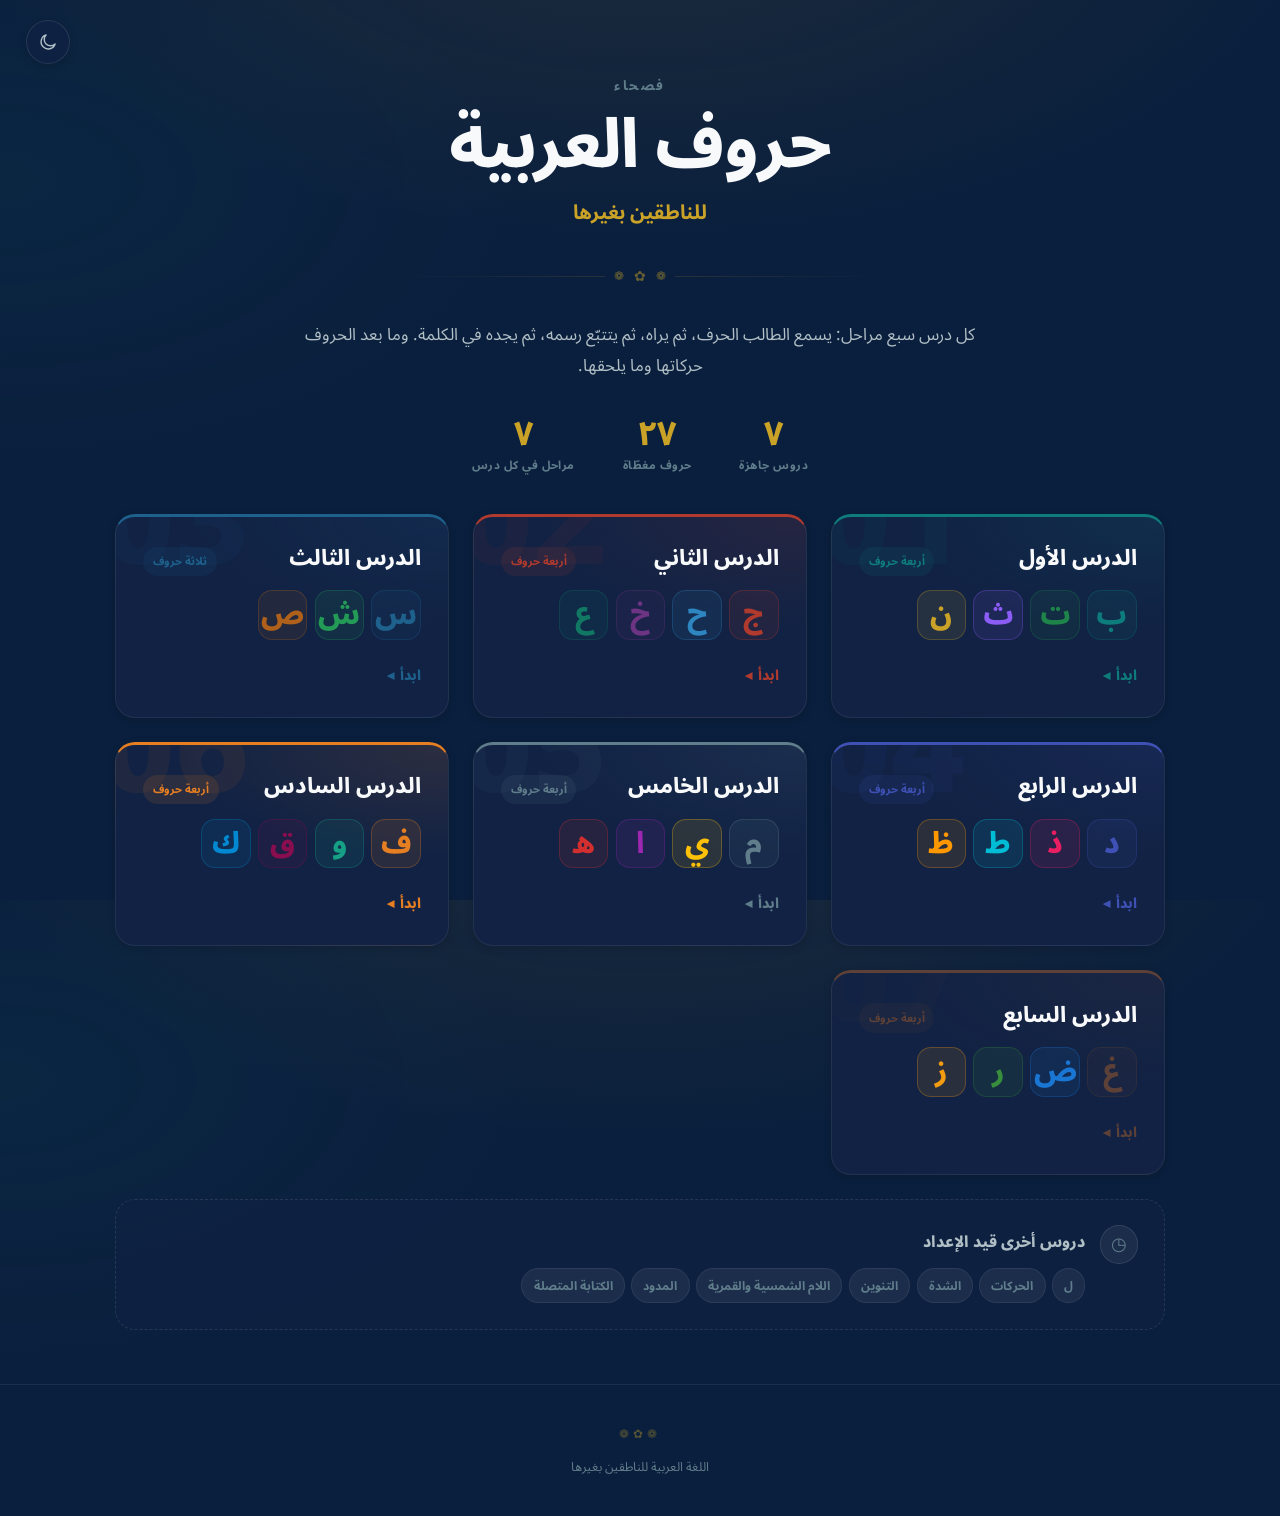
==== commit c74e05e5: "توحيد التسمية — «الدرس» بدل «المحاضرة» و«الحروف الأولى» كان الشيء الواحد يُسمّى بأربع كلمات: الحروف " ====
--- a/index.html
+++ b/index.html
@@ -3,8 +3,8 @@
 <head>
   <meta charset="UTF-8" />
   <meta name="viewport" content="width=device-width, initial-scale=1.0" />
-  <title>الحروف الأولى — اللغة العربية للناطقين بغيرها</title>
-  <meta name="description" content="دروس تفاعلية في حروف العربية — للناطقين بغيرها" />
+  <title>حروف العربية — فصحاء</title>
+  <meta name="description" content="حروف العربية للناطقين بغيرها — دروس تفاعلية: صوت الحرف ورسمه وموضعه في الكلمة" />
 
   <!-- الوضع الليلي/النهاري مشترك مع المحاضرات ولوحة التحكم: نفس المفتاح. -->
   <script>try{var t=localStorage.getItem('lesson-theme');if(t)document.documentElement.dataset.theme=t}catch(e){}</script>
@@ -35,11 +35,22 @@
   </button>
 
   <header class="wel-hero">
-    <p class="wel-eyebrow">نظام التدريس التفاعلي</p>
-    <h1 class="wel-title">الحروف الأولى</h1>
-    <p class="wel-sub">اللغة العربية للناطقين بغيرها</p>
+    <p class="wel-eyebrow">فصحاء</p>
+    <h1 class="wel-title">حروف العربية</h1>
+    <p class="wel-sub">للناطقين بغيرها</p>
+
     <div class="wel-ornament" aria-hidden="true"><span>❁</span><span>✿</span><span>❁</span></div>
-    <p class="wel-lede">اختر درساً لتبدأ. كل درس سبع مراحل: من صوت الحرف إلى رسمه إلى موضعه في الكلمة.</p>
+
+    <p class="wel-lede">
+      كل درس سبع مراحل: يسمع الطالب الحرف، ثم يراه، ثم يتتبّع رسمه،
+      ثم يجده في الكلمة. وما بعد الحروف حركاتها وما يلحقها.
+    </p>
+
+    <dl class="wel-stats" id="wel-stats" hidden>
+      <div><dt>دروس جاهزة</dt><dd id="stat-lessons">—</dd></div>
+      <div><dt>حروف مغطّاة</dt><dd id="stat-letters">—</dd></div>
+      <div><dt>مراحل في كل درس</dt><dd>٧</dd></div>
+    </dl>
   </header>
 
   <main class="wel-main">
@@ -50,6 +61,18 @@
     </section>
 
     <section class="wel-grid" id="wel-grid" aria-label="الدروس"></section>
+
+    <!-- ما بعد المبنيّ — بطاقة واحدة صادقة بلا أرقام مخمَّنة -->
+    <section class="wel-next" id="wel-next" hidden aria-label="قيد الإعداد">
+      <span class="wn-badge" aria-hidden="true">◷</span>
+      <div class="wn-body">
+        <h2 class="wn-title">دروس أخرى قيد الإعداد</h2>
+        <ul class="wn-topics">
+          <li>ل</li><li>الحركات</li><li>الشدة</li><li>التنوين</li>
+          <li>اللام الشمسية والقمرية</li><li>المدود</li><li>الكتابة المتصلة</li>
+        </ul>
+      </div>
+    </section>
 
     <section class="wel-empty" id="wel-empty" hidden>
       <p>تعذّر تحميل قائمة الدروس.</p>
--- a/css/welcome.css
+++ b/css/welcome.css
@@ -113,81 +113,171 @@
 }
 @keyframes welSpin { to { transform: rotate(360deg); } }
 
+/* ── أرقام الترويسة ─────────────────────────────────────────── */
+.wel-stats {
+  display: flex;
+  flex-wrap: wrap;
+  justify-content: center;
+  gap: clamp(1.2rem, 4vw, 3rem);
+  margin: clamp(1.4rem, 4vh, 2.2rem) 0 0;
+}
+.wel-stats > div { display: flex; flex-direction: column-reverse; align-items: center; gap: 0.1rem; }
+.wel-stats dt { font-size: 0.72rem; font-weight: 700; color: var(--text-dim); letter-spacing: 0.04em; }
+.wel-stats dd {
+  margin: 0;
+  font-size: clamp(1.5rem, 3vw, 2.1rem);
+  font-weight: 800;
+  line-height: 1;
+  color: var(--text-gold);
+}
+
 /* ── شبكة الدروس ────────────────────────────────────────────── */
 .wel-grid {
   display: grid;
-  grid-template-columns: repeat(auto-fill, minmax(min(100%, 17rem), 1fr));
-  gap: clamp(0.8rem, 2vw, 1.4rem);
-}
-
+  grid-template-columns: repeat(auto-fill, minmax(min(100%, 18.5rem), 1fr));
+  gap: clamp(0.9rem, 2vw, 1.5rem);
+}
+
+/* كل بطاقة تحمل نبرة درسها: حدٌّ علويّ ملوّن، ووهجٌ خفيف، ورقمٌ
+   مائيّ في الخلفية — فالشبكة تبدو مجموعة دروس متمايزة لا صفاً
+   من المستطيلات. */
 .wl-card {
+  --tone: var(--gold);
   position: relative;
   display: flex;
   flex-direction: column;
-  gap: 0.8rem;
-  padding: clamp(1.1rem, 2.2vw, 1.6rem);
-  border-radius: 18px;
+  gap: 0.9rem;
+  padding: clamp(1.15rem, 2.4vw, 1.7rem);
+  border-radius: 20px;
   text-decoration: none;
   overflow: hidden;
-  background: var(--th-bg-card);
+  isolation: isolate;
+  background:
+    radial-gradient(130% 90% at 100% 0%, color-mix(in srgb, var(--tone) 13%, transparent), transparent 62%),
+    var(--th-bg-card);
   border: 1px solid var(--th-border-subtle);
-  border-block-start: 3px solid var(--gold);
+  border-block-start: 3px solid var(--tone);
   box-shadow: var(--th-shadow-sm);
-  transition: transform var(--dur-fast), box-shadow var(--dur-fast), border-color var(--dur-fast);
+  transition: transform var(--dur-med) var(--ease-out),
+              box-shadow var(--dur-med) var(--ease-out),
+              border-color var(--dur-fast);
 }
 .wl-card:hover {
-  transform: translateY(-3px);
-  box-shadow: var(--th-shadow-lg);
-  border-color: var(--wel-gold-line);
-}
-.wl-card:focus-visible { outline: 2px solid var(--gold); outline-offset: 3px; }
-
-.wl-num {
-  font-size: 0.78rem;
-  font-weight: 800;
-  letter-spacing: 0.1em;
-  color: var(--gold);
-  font-variant-numeric: tabular-nums;
+  transform: translateY(-4px);
+  box-shadow: 0 18px 44px color-mix(in srgb, var(--tone) 22%, rgba(0,0,0,0.3));
+  border-color: color-mix(in srgb, var(--tone) 45%, transparent);
+}
+.wl-card:focus-visible { outline: 2px solid var(--tone); outline-offset: 3px; }
+
+/* رقم الدرس مائيّاً خلف المحتوى */
+.wl-ghost {
+  position: absolute;
+  inset-block-start: -0.45em;
+  inset-inline-start: -0.12em;
+  z-index: -1;
+  font-size: clamp(5.5rem, 11vw, 8rem);
+  font-weight: 800;
+  line-height: 1;
+  color: var(--tone);
+  opacity: 0.07;
   direction: ltr;
   unicode-bidi: plaintext;
-}
+  pointer-events: none;
+}
+
+.wl-head { display: flex; align-items: baseline; justify-content: space-between; gap: 0.6rem; }
 
 .wl-name {
   margin: 0;
-  font-size: clamp(1.05rem, 1.8vw, 1.3rem);
+  font-size: clamp(1.1rem, 1.9vw, 1.35rem);
   font-weight: 800;
   line-height: 1.3;
   color: var(--text-primary);
 }
 
-.wl-letters { display: flex; flex-wrap: wrap; gap: 0.4rem; }
+.wl-count {
+  flex: 0 0 auto;
+  font-size: 0.7rem;
+  font-weight: 700;
+  color: var(--tone);
+  padding: 0.2rem 0.6rem;
+  border-radius: 999px;
+  background: color-mix(in srgb, var(--tone) 12%, transparent);
+  white-space: nowrap;
+}
+
+.wl-letters { display: flex; flex-wrap: wrap; gap: 0.45rem; }
 
 .wl-letter {
-  inline-size: 2.9rem;
-  block-size: 2.9rem;
+  inline-size: 3.1rem;
+  block-size: 3.1rem;
   display: inline-flex;
   align-items: center;
   justify-content: center;
-  border-radius: 13px;
-  font-size: 1.7rem;
+  border-radius: 14px;
+  font-size: 1.85rem;
   font-weight: 800;
   line-height: 1;
   color: var(--lc);
-  background: color-mix(in srgb, var(--lc) 10%, transparent);
-  border: 1px solid color-mix(in srgb, var(--lc) 26%, transparent);
-  transition: transform var(--dur-fast);
-}
-.wl-card:hover .wl-letter { transform: translateY(-2px); }
+  background: color-mix(in srgb, var(--lc) 11%, transparent);
+  border: 1px solid color-mix(in srgb, var(--lc) 28%, transparent);
+  transition: transform var(--dur-med) var(--ease-spring);
+  transition-delay: calc(var(--i, 0) * 35ms);
+}
+.wl-card:hover .wl-letter { transform: translateY(-5px); }
 
 .wl-go {
   margin-block-start: auto;
-  padding-block-start: 0.3rem;
-  font-size: 0.86rem;
+  padding-block-start: 0.4rem;
+  display: inline-flex;
+  align-items: center;
+  gap: 0.35rem;
+  font-size: 0.88rem;
+  font-weight: 800;
+  color: var(--tone);
+}
+.wl-arrow { transition: transform var(--dur-fast); display: inline-block; }
+.wl-card:hover .wl-arrow { transform: translateX(-4px); }
+
+/* ── قيد الإعداد ────────────────────────────────────────────── */
+.wel-next {
+  display: flex;
+  align-items: flex-start;
+  gap: 0.9rem;
+  margin-block-start: clamp(1rem, 2.5vw, 1.5rem);
+  padding: clamp(1.1rem, 2.4vw, 1.6rem);
+  border-radius: 20px;
+  background: color-mix(in srgb, var(--th-bg-card) 55%, transparent);
+  border: 1.5px dashed var(--th-border-default);
+}
+
+.wn-badge {
+  flex: 0 0 auto;
+  inline-size: 2.4rem;
+  block-size: 2.4rem;
+  display: inline-flex;
+  align-items: center;
+  justify-content: center;
+  border-radius: 50%;
+  font-size: 1.1rem;
+  color: var(--text-dim);
+  background: var(--th-bg-hover);
+  border: 1px solid var(--th-border-default);
+}
+
+.wn-body { min-inline-size: 0; }
+.wn-title { margin: 0 0 0.55rem; font-size: 0.98rem; font-weight: 800; color: var(--text-secondary); }
+
+.wn-topics { display: flex; flex-wrap: wrap; gap: 0.4rem; margin: 0; padding: 0; list-style: none; }
+.wn-topics li {
+  font-size: 0.76rem;
   font-weight: 700;
-  color: var(--teal);
-  transition: gap var(--dur-fast);
-}
-.wl-card:hover .wl-go { color: var(--gold); }
+  color: var(--text-dim);
+  padding: 0.22rem 0.7rem;
+  border-radius: 999px;
+  background: var(--th-bg-hover);
+  border: 1px solid var(--th-border-subtle);
+}
 
 /* ── حالة التعذّر ───────────────────────────────────────────── */
 .wel-empty {
@@ -215,9 +305,9 @@
 
 /* ── شاشات العرض الكبيرة ────────────────────────────────────── */
 @media (min-width: 1700px) {
-  .wel-main { max-inline-size: 86rem; }
-  .wel-grid { grid-template-columns: repeat(auto-fill, minmax(19rem, 1fr)); }
-  .wl-letter { inline-size: 3.3rem; block-size: 3.3rem; font-size: 2rem; }
+  .wel-main { max-inline-size: 88rem; }
+  .wel-grid { grid-template-columns: repeat(auto-fill, minmax(21rem, 1fr)); }
+  .wl-letter { inline-size: 3.6rem; block-size: 3.6rem; font-size: 2.1rem; }
 }
 
 @media (prefers-reduced-motion: reduce) {
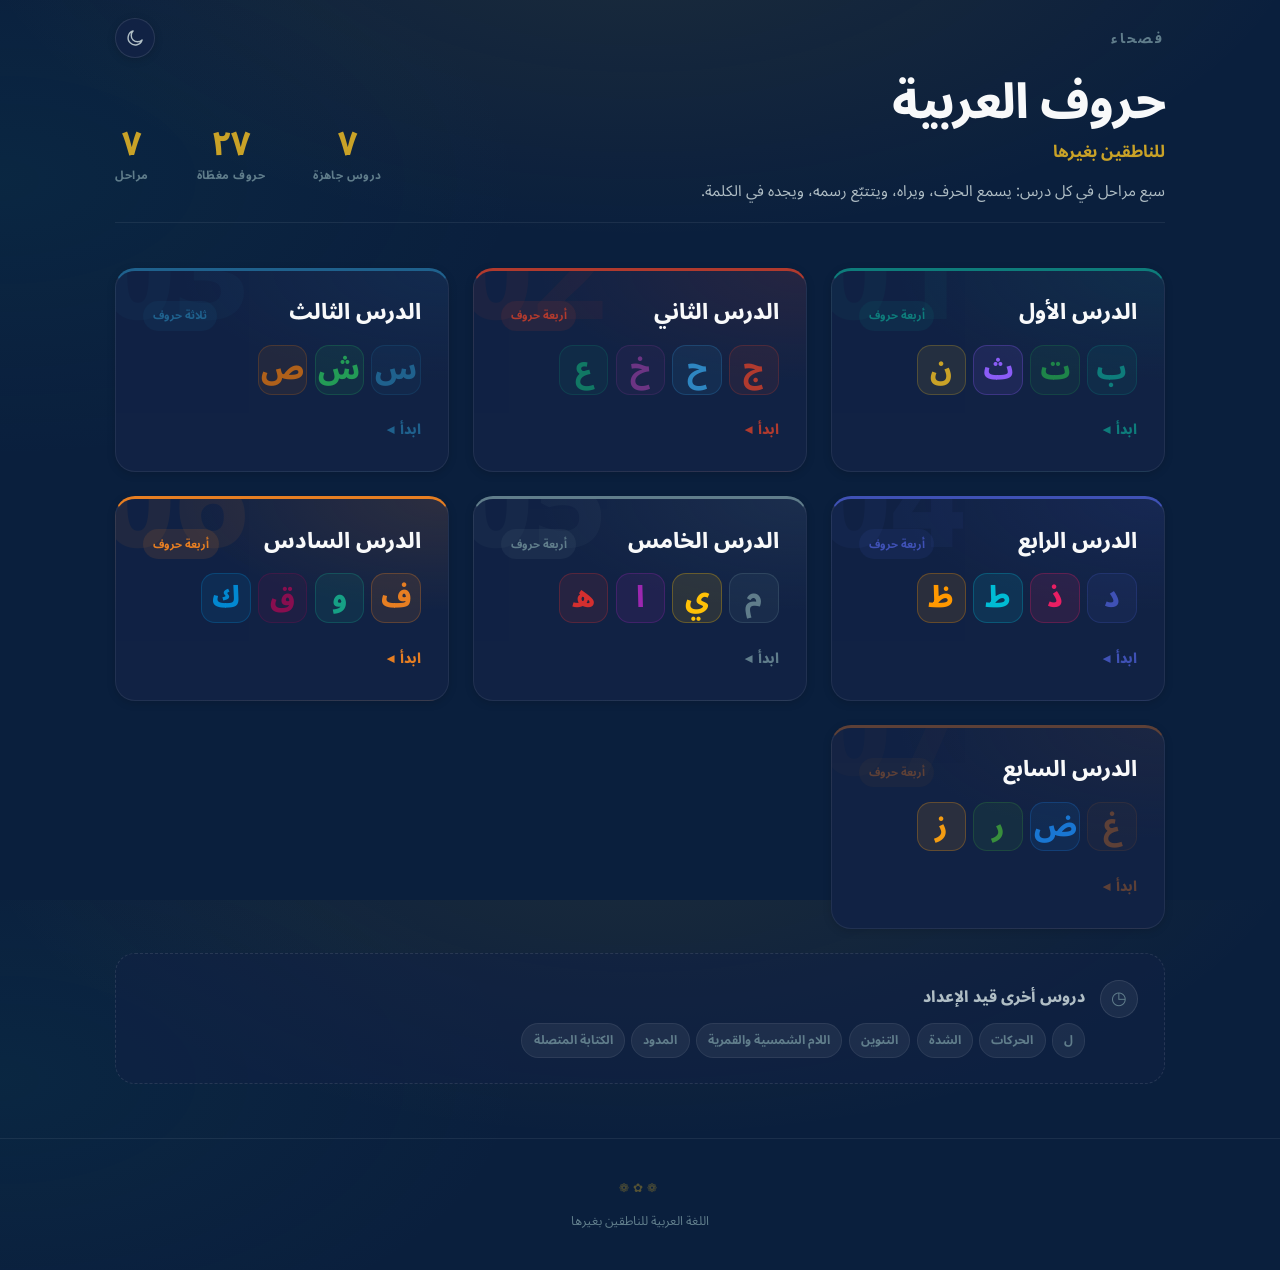
==== commit 092a3f13: "ضغط ترويسة صفحة الدروس — من 57٪ من الشاشة إلى 27٪ كانت ستة عناصر مرصوفة عمودياً تدفع البطاقات أسفل ا" ====
--- a/index.html
+++ b/index.html
@@ -6,7 +6,7 @@
   <title>حروف العربية — فصحاء</title>
   <meta name="description" content="حروف العربية للناطقين بغيرها — دروس تفاعلية: صوت الحرف ورسمه وموضعه في الكلمة" />
 
-  <!-- الوضع الليلي/النهاري مشترك مع المحاضرات ولوحة التحكم: نفس المفتاح. -->
+  <!-- الوضع الليلي/النهاري مشترك مع الدروس ولوحة التحكم: نفس المفتاح. -->
   <script>try{var t=localStorage.getItem('lesson-theme');if(t)document.documentElement.dataset.theme=t}catch(e){}</script>
 
   <!-- style.css مصدر الهوية: الخطوط ورموز الألوان والوضعان.
@@ -17,40 +17,47 @@
 
 <body class="wel-body">
 
-  <!-- مبدّل الوضع — يشارك المحاضرة ولوحة التحكم مفتاح lesson-theme نفسه،
-       فالوضع يتبع الزائر بين الصفحات الثلاث. -->
-  <button class="wel-theme" id="wel-theme" type="button" aria-pressed="false">
-    <span class="wel-theme-track" aria-hidden="true">
-      <svg class="wel-ico wel-ico-moon" viewBox="0 0 24 24" fill="none" stroke="currentColor"
-           stroke-width="1.7" stroke-linecap="round" stroke-linejoin="round">
-        <path d="M20.5 14.3A8.6 8.6 0 1 1 9.7 3.5a6.9 6.9 0 0 0 10.8 10.8Z"/>
-      </svg>
-      <svg class="wel-ico wel-ico-sun" viewBox="0 0 24 24" fill="none" stroke="currentColor"
-           stroke-width="1.7" stroke-linecap="round" stroke-linejoin="round">
-        <circle cx="12" cy="12" r="4.1"/>
-        <path d="M12 2.4v2.3M12 19.3v2.3M4.2 4.2l1.7 1.7M18.1 18.1l1.7 1.7M2.4 12h2.3M19.3 12h2.3M4.2 19.8l1.7-1.7M18.1 5.9l1.7-1.7"/>
-      </svg>
-    </span>
-    <span class="wel-sr" id="wel-theme-label">التبديل إلى الوضع النهاري</span>
-  </button>
+  <header class="wel-hero">
 
-  <header class="wel-hero">
-    <p class="wel-eyebrow">فصحاء</p>
-    <h1 class="wel-title">حروف العربية</h1>
-    <p class="wel-sub">للناطقين بغيرها</p>
+    <!-- سطر علويّ: المنصّة يميناً ومبدّل الوضع يساراً.
+         الزر داخل التخطيط لا طافياً فوقه، فلا يفرض حشواً يتجنّبه. -->
+    <div class="wel-topbar">
+      <p class="wel-eyebrow">فصحاء</p>
 
-    <div class="wel-ornament" aria-hidden="true"><span>❁</span><span>✿</span><span>❁</span></div>
+      <!-- يشارك الدروس ولوحة التحكم مفتاح lesson-theme نفسه،
+           فالوضع يتبع الزائر بين الصفحات الثلاث. -->
+      <button class="wel-theme" id="wel-theme" type="button" aria-pressed="false">
+        <span class="wel-theme-track" aria-hidden="true">
+          <svg class="wel-ico wel-ico-moon" viewBox="0 0 24 24" fill="none" stroke="currentColor"
+               stroke-width="1.7" stroke-linecap="round" stroke-linejoin="round">
+            <path d="M20.5 14.3A8.6 8.6 0 1 1 9.7 3.5a6.9 6.9 0 0 0 10.8 10.8Z"/>
+          </svg>
+          <svg class="wel-ico wel-ico-sun" viewBox="0 0 24 24" fill="none" stroke="currentColor"
+               stroke-width="1.7" stroke-linecap="round" stroke-linejoin="round">
+            <circle cx="12" cy="12" r="4.1"/>
+            <path d="M12 2.4v2.3M12 19.3v2.3M4.2 4.2l1.7 1.7M18.1 18.1l1.7 1.7M2.4 12h2.3M19.3 12h2.3M4.2 19.8l1.7-1.7M18.1 5.9l1.7-1.7"/>
+          </svg>
+        </span>
+        <span class="wel-sr" id="wel-theme-label">التبديل إلى الوضع النهاري</span>
+      </button>
+    </div>
 
-    <p class="wel-lede">
-      كل درس سبع مراحل: يسمع الطالب الحرف، ثم يراه، ثم يتتبّع رسمه،
-      ثم يجده في الكلمة. وما بعد الحروف حركاتها وما يلحقها.
-    </p>
+    <!-- الشريط: الاسم يميناً والأرقام يساراً — الفراغ الأفقي مستغَلّ
+         بدل أن تمتدّ الصفحة طولاً. -->
+    <div class="wel-band">
+      <div class="wel-identity">
+        <h1 class="wel-title">حروف العربية</h1>
+        <p class="wel-sub">للناطقين بغيرها</p>
+        <p class="wel-lede">سبع مراحل في كل درس: يسمع الحرف، ويراه، ويتتبّع رسمه، ويجده في الكلمة.</p>
+      </div>
 
-    <dl class="wel-stats" id="wel-stats" hidden>
-      <div><dt>دروس جاهزة</dt><dd id="stat-lessons">—</dd></div>
-      <div><dt>حروف مغطّاة</dt><dd id="stat-letters">—</dd></div>
-      <div><dt>مراحل في كل درس</dt><dd>٧</dd></div>
-    </dl>
+      <dl class="wel-stats" id="wel-stats" hidden>
+        <div><dt>دروس جاهزة</dt><dd id="stat-lessons">—</dd></div>
+        <div><dt>حروف مغطّاة</dt><dd id="stat-letters">—</dd></div>
+        <div><dt>مراحل</dt><dd>٧</dd></div>
+      </dl>
+    </div>
+
   </header>
 
   <main class="wel-main">
--- a/css/welcome.css
+++ b/css/welcome.css
@@ -22,67 +22,85 @@
     var(--bg-main);
 }
 
-/* ── الترويسة ───────────────────────────────────────────────── */
+/* ── الترويسة ───────────────────────────────────────────────
+   شريط مضغوط: سطر علويّ للمنصّة ومبدّل الوضع، ثم صفّ يضع الاسم
+   يميناً والأرقام يساراً. الفراغ الأفقي مستغَلّ بدل أن تُدفع
+   البطاقات أسفل الشاشة.
+   ─────────────────────────────────────────────────────────── */
 .wel-hero {
-  text-align: center;
+  max-inline-size: 72rem;
+  margin-inline: auto;
   padding-inline: var(--wel-gutter);
-  padding-block: clamp(2.5rem, 8vh, 5rem) clamp(1.5rem, 4vh, 2.5rem);
-  max-inline-size: 56rem;
-  margin-inline: auto;
+  padding-block: clamp(0.85rem, 2vh, 1.25rem) clamp(1rem, 2.5vh, 1.6rem);
+}
+
+.wel-topbar {
+  display: flex;
+  align-items: center;
+  justify-content: space-between;
+  gap: 1rem;
+  margin-block-end: clamp(0.8rem, 2vh, 1.3rem);
 }
 
 .wel-eyebrow {
-  margin: 0 0 0.6rem;
-  font-size: clamp(0.7rem, 1.1vw, 0.84rem);
+  margin: 0;
+  font-size: clamp(0.72rem, 1.1vw, 0.86rem);
   font-weight: 700;
-  letter-spacing: 0.18em;
+  letter-spacing: 0.2em;
   color: var(--text-dim);
 }
 
+.wel-band {
+  display: flex;
+  align-items: center;
+  justify-content: space-between;
+  gap: clamp(1.2rem, 4vw, 3rem);
+  flex-wrap: wrap;
+  padding-block-end: clamp(0.8rem, 2vh, 1.2rem);
+  border-block-end: 1px solid var(--th-border-subtle);
+}
+
+.wel-identity { min-inline-size: 0; flex: 1 1 22rem; }
+
 .wel-title {
   margin: 0;
-  font-size: clamp(2.2rem, 6vw, 4.2rem);
-  font-weight: 800;
-  line-height: 1.1;
+  font-size: clamp(1.9rem, 4.2vw, 3rem);
+  font-weight: 800;
+  line-height: 1.12;
   letter-spacing: -0.015em;
   color: var(--text-primary);
 }
 
 .wel-sub {
-  margin: 0.5rem 0 0;
-  font-size: clamp(0.95rem, 1.7vw, 1.25rem);
+  margin: 0.25rem 0 0;
+  font-size: clamp(0.88rem, 1.4vw, 1.05rem);
+  font-weight: 700;
   color: var(--text-gold);
-  font-weight: 700;
-}
-
-.wel-ornament {
-  display: flex;
-  align-items: center;
-  justify-content: center;
-  gap: 0.6rem;
-  margin-block: clamp(1.1rem, 3vh, 1.8rem);
-  color: var(--gold);
-  font-size: 0.72rem;
-  opacity: 0.55;
-}
-.wel-ornament::before,
-.wel-ornament::after {
-  content: '';
-  flex: 1 1 auto;
-  max-inline-size: min(26vw, 13rem);
-  block-size: 1px;
-  background: linear-gradient(to left, transparent, var(--wel-gold-line));
-}
-.wel-ornament::after { background: linear-gradient(to right, transparent, var(--wel-gold-line)); }
-.wel-ornament span:nth-child(2) { font-size: 0.9rem; opacity: 0.9; }
+}
 
 .wel-lede {
-  margin: 0;
-  font-size: clamp(0.88rem, 1.4vw, 1.05rem);
-  line-height: 1.9;
+  margin: 0.55rem 0 0;
+  font-size: clamp(0.82rem, 1.2vw, 0.95rem);
+  line-height: 1.75;
   color: var(--text-secondary);
-  max-inline-size: 42rem;
-  margin-inline: auto;
+  max-inline-size: 40rem;
+}
+
+/* الأرقام تُحسب مما قُرئ، ولا تُكتب يدوياً */
+.wel-stats {
+  display: flex;
+  flex: 0 0 auto;
+  gap: clamp(1rem, 2.5vw, 2.1rem);
+  margin: 0;
+}
+.wel-stats > div { display: flex; flex-direction: column-reverse; align-items: center; gap: 0.08rem; }
+.wel-stats dt { font-size: 0.68rem; font-weight: 700; color: var(--text-dim); white-space: nowrap; }
+.wel-stats dd {
+  margin: 0;
+  font-size: clamp(1.4rem, 2.6vw, 1.9rem);
+  font-weight: 800;
+  line-height: 1;
+  color: var(--text-gold);
 }
 
 /* ── الجسم ──────────────────────────────────────────────────── */
@@ -90,7 +108,7 @@
   max-inline-size: 72rem;
   margin-inline: auto;
   padding-inline: var(--wel-gutter);
-  padding-block-end: clamp(2.5rem, 6vh, 4rem);
+  padding-block: clamp(1rem, 2.5vh, 1.6rem) clamp(2.5rem, 6vh, 4rem);
 }
 
 .wel-loading {
@@ -337,13 +355,9 @@
 }
 
 .wel-theme {
-  position: fixed;
-  inset-block-start: clamp(0.9rem, 2.2vh, 1.5rem);
-  left: clamp(0.9rem, 2.2vw, 1.6rem);
-  z-index: 40;
-
-  inline-size: 2.75rem;
-  block-size: 2.75rem;
+  flex: 0 0 auto;
+  inline-size: 2.5rem;
+  block-size: 2.5rem;
   display: inline-flex;
   align-items: center;
   justify-content: center;
@@ -352,10 +366,9 @@
   cursor: pointer;
 
   color: var(--text-secondary);
-  background: color-mix(in srgb, var(--th-bg-card) 82%, transparent);
+  background: var(--th-bg-card);
   border: 1px solid var(--th-border-default);
   box-shadow: var(--th-shadow-sm);
-  backdrop-filter: blur(10px);
   transition: color var(--dur-fast), border-color var(--dur-fast),
               transform var(--dur-fast), box-shadow var(--dur-fast);
 }
@@ -393,10 +406,9 @@
 [data-theme="light"] .wel-ico-moon { opacity: 0; transform: rotate(70deg) scale(0.55); }
 [data-theme="light"] .wel-ico-sun  { opacity: 1; transform: rotate(0deg) scale(1); }
 
-/* الترويسة تفسح مكاناً للزر على الشاشات الضيقة فلا يركبها */
-@media (max-width: 460px) {
-  .wel-theme { inline-size: 2.5rem; block-size: 2.5rem; }
-  .wel-hero { padding-block-start: clamp(3.6rem, 9vh, 5rem); }
+@media (max-width: 560px) {
+  .wel-band { gap: 0.9rem; }
+  .wel-stats { inline-size: 100%; justify-content: space-between; }
 }
 
 @media (prefers-reduced-motion: reduce) {
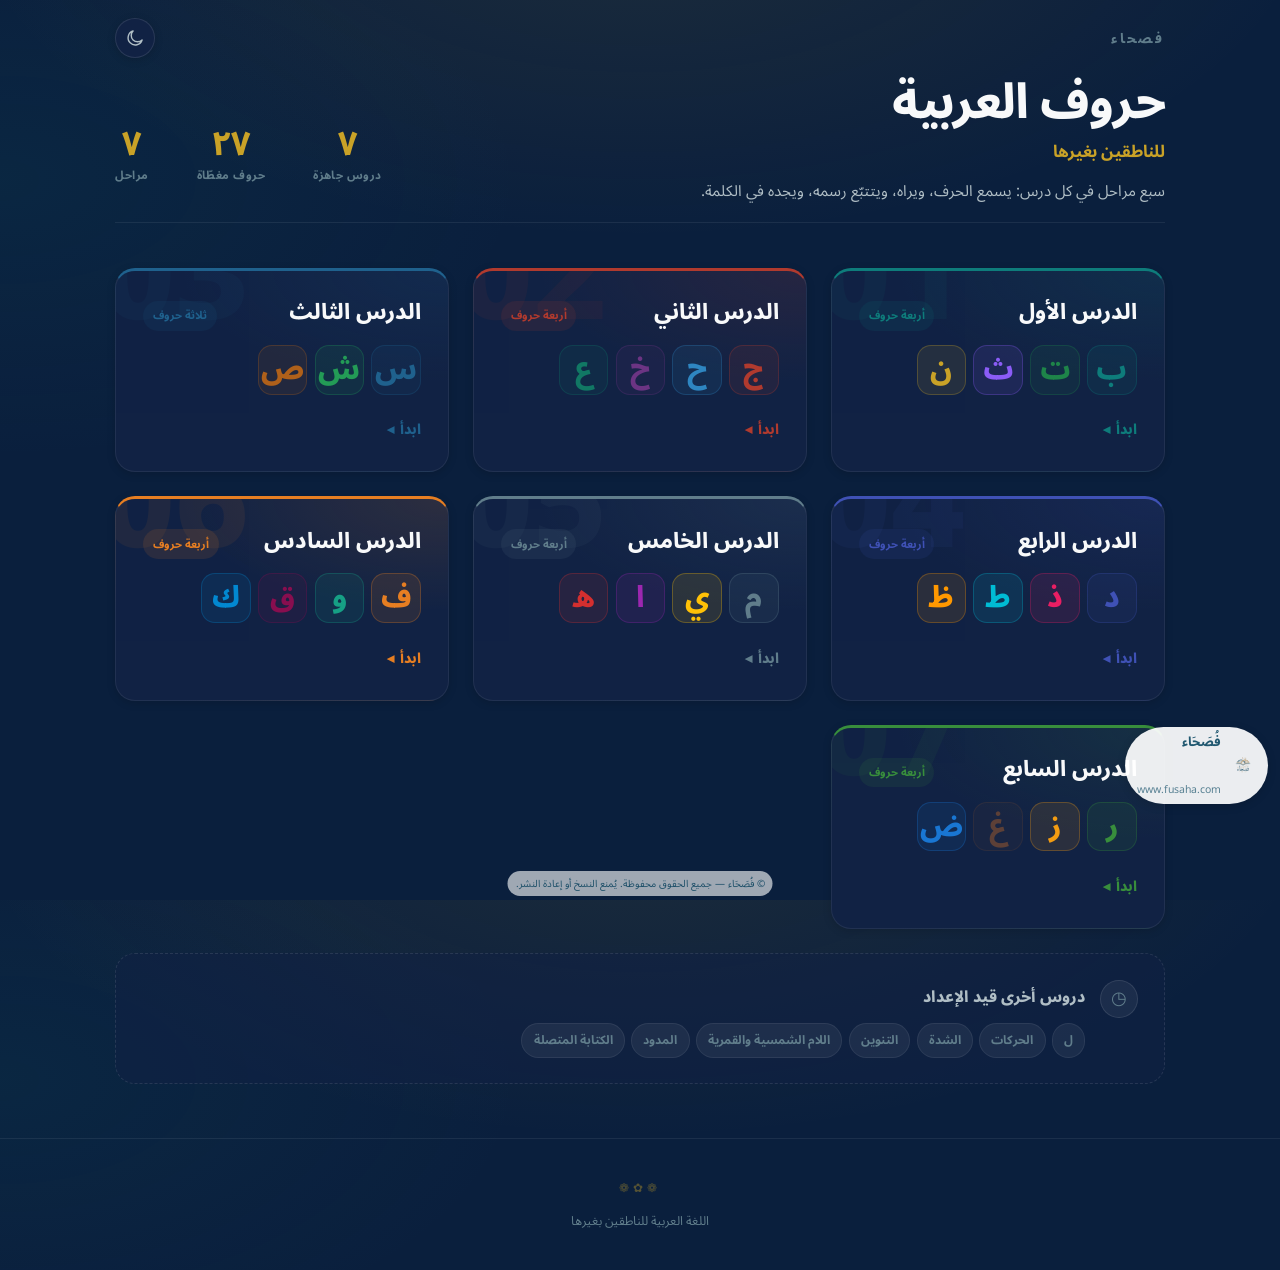
==== commit 77ba2702: "Add Fusaha identity, a lessons link and ownership metadata The lesson now carries its origin with it" ====
--- a/index.html
+++ b/index.html
@@ -3,6 +3,11 @@
 <head>
   <meta charset="UTF-8" />
   <meta name="viewport" content="width=device-width, initial-scale=1.0" />
+  <meta name="author" content="فُصَحَاء" />
+  <meta name="copyright" content="© فُصَحَاء — جميع الحقوق محفوظة" />
+  <meta name="publisher" content="فُصَحَاء — www.fusaha.com" />
+  <meta name="rights" content="يُمنع النسخ أو إعادة النشر أو التوزيع دون إذن كتابي من فُصَحَاء." />
+  <link rel="license" href="https://www.fusaha.com" />
   <title>حروف العربية — فصحاء</title>
   <meta name="description" content="حروف العربية للناطقين بغيرها — دروس تفاعلية: صوت الحرف ورسمه وموضعه في الكلمة" />
 
@@ -94,5 +99,6 @@
   </footer>
 
   <script src="js/welcome.js"></script>
+  <script src="js/fusaha-identity.js"></script>
 </body>
 </html>
--- a/css/style.css
+++ b/css/style.css
@@ -601,6 +601,14 @@
 }
 
 .main-controls { display: flex; gap: 0.4rem; align-items: center; }
+
+.controls-middle {
+  margin-inline: auto;
+  display: flex;
+  align-items: center;
+  justify-content: center;
+  min-width: 0;
+}
 
 .main-btn {
   display: flex;
@@ -2606,13 +2614,10 @@
   order: 2;
 }
 .p5-word-display {
-  display: flex;
-  gap: 0.35rem;
-  align-items: baseline;
-  justify-content: center;
+  display: block;
   direction: rtl;
+  text-align: center;
   padding: 0.25em 0;
-  order: 0;
 }
 
 .p5-char {
@@ -2631,20 +2636,6 @@
 .p5-card.target-active .p5-target-char {
   color: var(--tc);
   text-shadow: 0 0 18px color-mix(in srgb, var(--tc) 35%, transparent);
-}
-.p5-target-char::after {
-  content: '';
-  position: absolute;
-  bottom: -22px;
-  left: 5%; right: 5%;
-  height: 6px;
-  border-radius: 3px;
-  background: currentColor;
-  opacity: 0;
-  transition: opacity 320ms var(--ease-out);
-}
-.p5-card.target-active .p5-target-char::after {
-  opacity: 0.8;
 }
 
 .p5-meaning-caption {
@@ -3115,8 +3106,9 @@
 .p5-quad-word {
   font-size: clamp(1.6rem, 4vh, 2.6rem);
   font-weight: 900;
-  display: flex;
-  gap: 0.15rem;
+  display: block;
+  text-align: center;
+  line-height: 1.15;
 }
 .p5-quad-target {
   position: relative;
@@ -3124,12 +3116,11 @@
 .p5-quad-target::after {
   content: '';
   position: absolute;
-  bottom: -3px;
-  left: 0; right: 0;
-  height: 3px;
-  border-radius: 2px;
+  inset-inline: 0.08em;
+  bottom: 0.157em;
+  height: 0.08em;
+  border-radius: 0.04em;
   background: currentColor;
-  opacity: 0.7;
 }
 .p5-quad-letter {
   font-size: var(--fs-sm);
@@ -3282,6 +3273,8 @@
 .p5-assess-nav {
   display: flex;
   justify-content: center;
+  align-items: center;
+  gap: var(--gap-md);
   width: 100%;
 }
 
@@ -3433,6 +3426,12 @@
   background: var(--gold);
   box-shadow: 0 0 0 3px rgba(201,162,39,0.25), 0 0 8px rgba(201,162,39,0.15);
 }
+
+#p5-assess-counter .p6-dot { cursor: pointer; }
+#p3-counter .p6-dot { cursor: pointer; }
+#p5-main-counter .p6-dot { cursor: pointer; }
+#p6-progress-counter .p6-dot { cursor: pointer; }
+#p7-progress-counter .p6-dot { cursor: pointer; }
 
 /* بطاقة الاستماع المفردة — تتمدّد لتملأ المسرح. */
 .p6-play-zone {
@@ -3634,6 +3633,36 @@
 
 /* ─── D1 Identify: بطاقة مركزية بأربع حالات كشف ──────── */
 .p6-answer-d1 {
+  /* ══════════════════════════════════════════════════════════
+     حجم حرف P6 — مصدر واحد لا ثاني له.
+     كان مكتوباً في ثلاثة مواضع (الأساس واستعلامَي الشاشة) فتباعدت
+     القيم. استعلامات الشاشة تُغيّر هذا الرمز وحده لا قاعدة الحرف.
+     الحرف بطل هذا التدريب: الطالب يسمع ثم يرى، والرؤية هي التأكيد.
+
+     لماذا calc لا vh مجرّدة؟ الصندوق لا ينمو بنسبة الشاشة: أشرطة
+     المحاضرة (التبويبات والنقاط وزر التالي وشريط المعلم) تأخذ
+     ارتفاعاً شبه ثابت، فما يبقى للصندوق = نسبة من الشاشة ناقص ذلك
+     الثابت. قِيس الحدّ الأقصى الذي يسع الحرف دون قصّ الاسم والشرح
+     على 810 و850 و878 و900 و950 و1000 و1080، فخرج خطّ الاحتواء:
+     نحو 0.55 من ارتفاع الشاشة ناقص 346 بكسل. المكتوب هنا أدنى منه
+     بنحو سبعة بكسلات — هامش يحتمل اختلاف الخطوط وطول الشروح.
+     القياس على عرض 1920: الأشرطة تكبر بعرض الشاشة أيضاً، فالشاشة
+     الأعرض أضيق سقفاً. من قاس على 1366 وحدها ظنّ السقف أعلى.
+     يحرسه p6AssertGlyphFits — ينبّه إن فاض المحتوى.
+     ══════════════════════════════════════════════════════════ */
+  --p6-glyph-size: clamp(5rem, calc(55vh - 353px), 11rem);
+  /* ══════════════════════════════════════════════════════════
+     مقياس ما تحت الحرف — رمز واحد يحكم التابع كلّه.
+     البطاقة ذات ارتفاع محدود: ما يأخذه التابع (الاسم والشارتان
+     والشرح) يفقده البطل. فبدل كتابة مقاس لكل عنصر عند كل ارتفاع،
+     عنصر واحد يضرب فيه الجميع. على الشاشات الطويلة = 1 فلا يتغيّر
+     شيء عمّا كان. على القصيرة ينزل، فيتنازل التابع عن جزء من
+     ارتفاعه لصالح الحرف.
+     الشارتان («١ إصبع» و«نقطة واحدة فوق») محتوى يقرؤه الطالب من
+     آخر القاعة، فلهما أرضية قراءة عبر max() لا تنزل تحتها مهما
+     قصرت الشاشة. الاسم والشرح للمعلّم فيحتملان أكثر.
+     ══════════════════════════════════════════════════════════ */
+  --p6-meta-scale: 1;
   flex-direction: column;
   flex-wrap: nowrap;
   justify-content: center;
@@ -3644,17 +3673,27 @@
 }
 .p6-answer-d1:not(.visible)::before { content: none; }
 .p6-answer-d1.visible::before { content: none; }
+/* ارتفاع السطر يحتوي حبر الحرف لا حجم الخط وحده.
+   line-height:1 يجعل الصندوق = حجم الخط بالضبط، والحروف العربية ذات
+   الأقواس النازلة (غ ج ح ع ض) يخرج حبرها أسفله فتلامس ما تحتها.
+   أعمق حرف عندنا «غ»: حبره 1.247 من حجم الخط. فـ1.25 تكفيه بـ0.3
+   بكسل وحدها — هامش لا يُعتمد عليه. 1.35 يترك نحو 11 بكسل، وهو
+   ما يحتمل حروفاً قادمة أعمق واختلاف إصدارات الخط.
+   يحرسه p6AssertGlyphFits في auditory-discrimination.js. */
 .p6-answer-d1 .p6-answer-char {
-  font-size: clamp(5.5rem, 12vh, 7rem);
-  line-height: 1;
+  font-size: var(--p6-glyph-size);
+  line-height: 1.35;
   font-weight: 900;
-  margin-bottom: 0.5rem;
+  /* الفراغ حول البطل يصنع سيطرته لا حجمه وحده */
+  margin-bottom: clamp(0.5rem, 1.4vh, 1rem);
   flex-shrink: 0;
+  /* هالة خفيفة بلون الحرف نفسه — تفصله عن الخلفية بلا إطار */
+  text-shadow: 0 0 clamp(1.5rem, 4vh, 3rem) color-mix(in srgb, currentColor 26%, transparent);
 }
 .p6-answer-d1 .p6-answer-name {
-  font-size: clamp(1.3rem, 2.5vw, 1.65rem);
+  font-size: calc(clamp(0.92rem, 1.6vw, 1.08rem) * var(--p6-meta-scale, 1));
   font-weight: 700;
-  padding: 0.45rem 1.8rem;
+  padding: calc(0.3rem * var(--p6-meta-scale, 1)) calc(1rem * var(--p6-meta-scale, 1));
   background: rgba(255,255,255,0.1);
   border-radius: 999px;
   border: 1px solid rgba(255,255,255,0.15);
@@ -3716,24 +3755,46 @@
 }
 
 /* بطاقتان متجاورتان — دليل الإشارة + النقطة */
+/* الشرائح لمعلومة قصيرة، والجملة التعليمية سطرٌ حرّ تحتها.
+   كانت الجملة داخل شريحة بـ flex:1 و nowrap فتبتلع العرض كلّه. */
+.p6-answer-meta {
+  display: flex;
+  flex-direction: column;
+  align-items: center;
+  gap: calc(clamp(0.35rem, 0.9vh, 0.6rem) * var(--p6-meta-scale, 1));
+  width: 100%;
+  margin-top: calc(clamp(0.3rem, 0.8vh, 0.6rem) * var(--p6-meta-scale, 1));
+  padding-top: calc(clamp(0.5rem, 1vh, 0.85rem) * var(--p6-meta-scale, 1));
+  border-top: 1px solid rgba(255,255,255,0.08);
+}
+[data-theme="light"] .p6-answer-meta { border-top-color: rgba(0,0,0,0.08); }
+
+.p6-answer-fact {
+  margin: 0;
+  max-inline-size: 46rem;
+  font-size: calc(clamp(0.78rem, 1.3vw, 0.95rem) * var(--p6-meta-scale, 1));
+  line-height: 1.7;
+  color: var(--text-dim);
+  text-align: center;
+}
+
 .p6-finger-chips {
   display: flex;
   align-items: stretch;
   justify-content: center;
-  gap: clamp(0.5rem, 1vw, 0.8rem);
-  width: 100%;
-  margin-top: clamp(0.4rem, 1vh, 0.8rem);
-  padding-top: clamp(0.6rem, 1.2vh, 1rem);
-  border-top: 1px solid rgba(255,255,255,0.08);
-}
+  flex-wrap: wrap;
+  gap: calc(clamp(0.4rem, 0.9vw, 0.7rem) * var(--p6-meta-scale, 1));
+}
+/* flex:0 — الشريحة بقدر محتواها لا بقدر الفراغ المتاح */
 .p6-chip {
-  flex: 1;
-  display: flex;
-  align-items: center;
-  justify-content: center;
-  gap: 0.5rem;
-  padding: clamp(0.5rem, 1vh, 0.75rem) clamp(0.8rem, 1.5vw, 1.2rem);
-  border-radius: 12px;
+  flex: 0 0 auto;
+  display: flex;
+  align-items: center;
+  justify-content: center;
+  gap: calc(0.45rem * var(--p6-meta-scale, 1));
+  padding: calc(clamp(0.32rem, 0.7vh, 0.5rem) * var(--p6-meta-scale, 1))
+           calc(clamp(0.7rem, 1.2vw, 1rem) * var(--p6-meta-scale, 1));
+  border-radius: 10px;
   direction: rtl;
   white-space: nowrap;
 }
@@ -3746,7 +3807,7 @@
   border: 1px solid rgba(148,163,184,0.2);
 }
 .p6-chip-num {
-  font-size: clamp(1.6rem, 3vw, 2.2rem);
+  font-size: max(1.05rem, calc(clamp(1.15rem, 2vw, 1.5rem) * var(--p6-meta-scale, 1)));
   font-weight: 900;
   color: var(--gold);
   line-height: 1;
@@ -3758,12 +3819,12 @@
   flex-shrink: 0;
 }
 .p6-chip-label {
-  font-size: clamp(0.85rem, 1.5vw, 1.05rem);
+  font-size: max(0.78rem, calc(clamp(0.76rem, 1.3vw, 0.92rem) * var(--p6-meta-scale, 1)));
   color: var(--text-secondary);
   font-weight: 600;
 }
 [data-theme="light"] .p6-finger-chips {
-  border-top-color: rgba(0,0,0,0.08);
+  border-top-color: transparent;
 }
 [data-theme="light"] .p6-chip-finger {
   background: rgba(245,158,11,0.08);
@@ -4241,6 +4302,13 @@
   max-width: calc(100% - 0.6rem);
   font-size: clamp(0.76rem, 1.35vw, 1rem);
   font-weight: 700;
+  /* كبسولة البيانات (الاسم + الرمز الصوتي): لا تُضغط ولا تُشوَّه.
+     flex-shrink الافتراضي (1) كان يسحقها داخل الطبقة المطلقة عند ضيق ارتفاع
+     البطاقة، فيُقصّ نصّها من الداخل بينما يبقى صندوقها داخل الحدود.
+     وline-height الافتراضي في Noto Naskh (≈1.87) يضخّمها بلا داعٍ فيأكل
+     ارتفاع البطاقة المخصص للحرف. */
+  flex: 0 0 auto;
+  line-height: 1.35;
   color: var(--text-primary);
   white-space: nowrap;
   overflow: hidden;
@@ -6171,7 +6239,8 @@
   .p6-big-play { height: clamp(3.5rem, 7vh, 5.5rem); }
   .p6-answer-zone { min-height: clamp(130px, 20vh, 180px); }
   .p6-answer-d1 { gap: clamp(0.2rem, 0.6vh, 0.6rem); padding: clamp(0.4rem, 1vh, 1.5rem) clamp(0.8rem, 2vw, 1.5rem); }
-  .p6-answer-d1 .p6-answer-char { font-size: clamp(4rem, 10vh, 6rem); margin-bottom: 0.2rem; }
+  .p6-answer-d1 { --p6-glyph-size: clamp(4rem, calc(36vh - 185px), 8.5rem); }
+  .p6-answer-d1 .p6-answer-char { margin-bottom: 0.3rem; }
   .p6-finger-chips { margin-top: clamp(0.2rem, 0.5vh, 0.5rem); padding-top: clamp(0.3rem, 0.6vh, 0.6rem); }
   .p6-teacher-bar { padding: 0.35rem 0.8rem; }
   .p6-d3-reveal-card,
@@ -6208,11 +6277,18 @@
   .p6-big-play { height: clamp(3rem, 6vh, 4.5rem); font-size: clamp(1rem, 1.8vw, 1.3rem); }
   .p6-big-play::before { font-size: clamp(1.1rem, 2.5vh, 1.5rem); }
   .p6-answer-zone { min-height: clamp(110px, 18vh, 160px); }
-  .p6-answer-d1 .p6-answer-char { font-size: clamp(3.5rem, 8vh, 5rem); }
+  /* النافذة القصيرة: التابع يتنازل، فيرتفع سقف البطل.
+     القيمتان مقيستان معاً — تغيير إحداهما وحدها يكسر التوازن. */
+  .p6-answer-d1 {
+    --p6-meta-scale: 0.8;
+    --p6-glyph-size: clamp(2.5rem, calc(62.5vh - 357px), 7rem);
+  }
   .p6-play-pill { flex: 0 0 44px; width: 44px; height: 44px; min-height: 44px; }
   .p6-cmp-play { flex: 0 0 46px; width: 46px; height: 46px; min-height: 46px; }
-  .p6-d3-reveal-card,
-  .p6-d3-letter-card { min-height: clamp(90px, 14vh, 140px); }
+  /* لا تُخفَّض أرضية بطاقة D3 هنا: كان 14vh يجعل البطاقة (94px عند ارتفاع
+     672px) أقصر من محتواها الفعلي (الحرف + كبسولة الاسم ≈ 110px) فيُقصّ
+     النص. تبقى أرضية نطاق 800px (110px) حاكمةً، ويُوفَّر الارتفاع من حجم
+     الحرف وحده — وهو ما تفعله القاعدة التالية. */
   .p6-d3-lc-char { font-size: clamp(2.5rem, 4.5vw, 3.5rem); }
   .p6-d3-column { grid-template-rows: 42px auto; }
   .p6-d3-column .p6-sim-play { width: 38px; height: 38px; min-height: 38px; flex-basis: 38px; margin-bottom: 4px; }
@@ -7779,7 +7855,10 @@
 @media (max-height: 640px) {
   .p6-d3-reveal-card,
   .p6-d3-letter-card {
-    min-block-size: clamp(6.4rem, 18vh, 7rem);
+    /* أرضية موحّدة مع بقية الأنماط القصيرة: 110px تكفي الحرف + كبسولة الاسم
+       المنظَّمة (line-height: 1.35) دون قصّ. القيمة القديمة (102.4px عند
+       ارتفاع 560px) كانت تقصّ الكبسولة على الشاشات الأقصر من 640px. */
+    min-block-size: clamp(110px, 18vh, 7rem);
     padding-block: clamp(0.45rem, 1vh, 0.6rem);
   }
 
--- a/css/welcome.css
+++ b/css/welcome.css
@@ -319,6 +319,10 @@
 .wel-footer-ornament { display: block; color: var(--gold); opacity: 0.4; margin-block-end: 0.45rem; letter-spacing: 0.3em; }
 
 /* الإطار القارئ — موجود ولا يُرى */
+/* حاوية قُرّاء الدروس — ستّة عشر إطاراً تنطلق معاً ثم تُزال.
+   الأُطر نفسها مثبّتة خارج الشاشة، والحاوية تضمن ألّا تؤثّر في
+   التخطيط ولو تغيّر وضع الإطار لاحقاً. */
+.wel-readers { position: fixed; inset-block-start: -9999px; inline-size: 1px; block-size: 1px; overflow: hidden; pointer-events: none; }
 .wel-reader { position: fixed; inset-block-start: -9999px; inline-size: 1px; block-size: 1px; border: 0; opacity: 0; pointer-events: none; }
 
 /* ── شاشات العرض الكبيرة ────────────────────────────────────── */
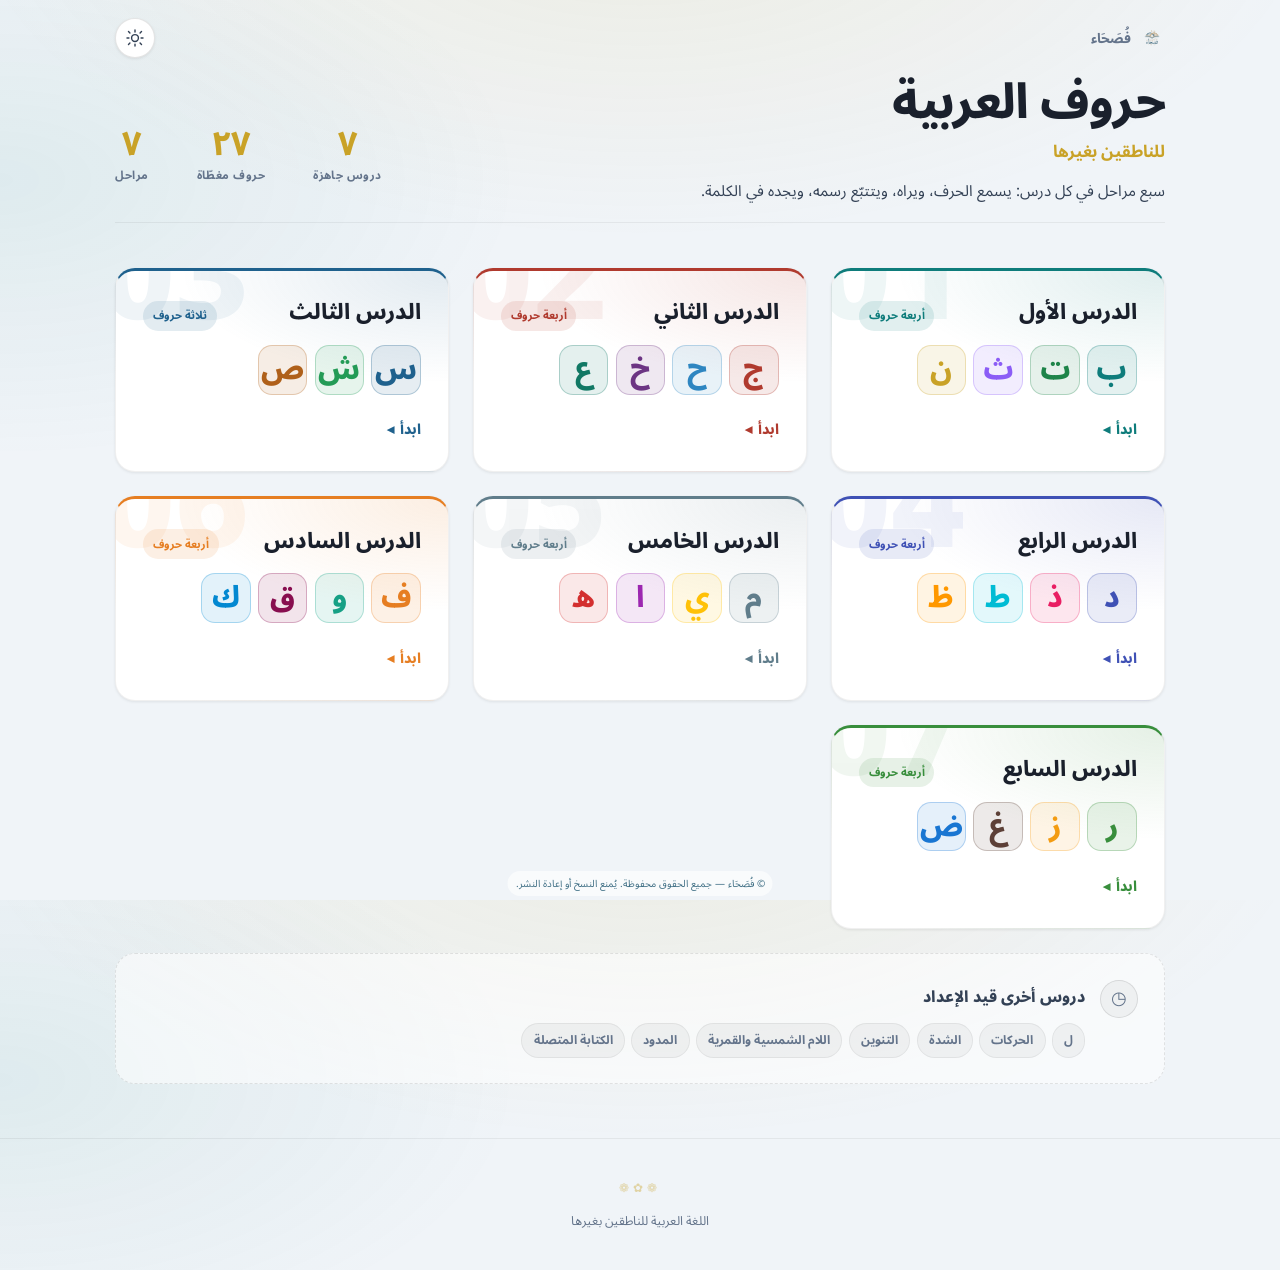
==== commit d369fb7c: "Move the Fusaha mark into the bars and default to light The floating badge covered the lesson and di" ====
--- a/index.html
+++ b/index.html
@@ -12,7 +12,7 @@
   <meta name="description" content="حروف العربية للناطقين بغيرها — دروس تفاعلية: صوت الحرف ورسمه وموضعه في الكلمة" />
 
   <!-- الوضع الليلي/النهاري مشترك مع الدروس ولوحة التحكم: نفس المفتاح. -->
-  <script>try{var t=localStorage.getItem('lesson-theme');if(t)document.documentElement.dataset.theme=t}catch(e){}</script>
+  <script>try{document.documentElement.dataset.theme=localStorage.getItem('lesson-theme')||'light'}catch(e){document.documentElement.dataset.theme='light'}</script>
 
   <!-- style.css مصدر الهوية: الخطوط ورموز الألوان والوضعان.
        صفحة الدروس تستهلكها ولا تعيد تعريفها — كما تفعل لوحة التحكم. -->
@@ -27,7 +27,11 @@
     <!-- سطر علويّ: المنصّة يميناً ومبدّل الوضع يساراً.
          الزر داخل التخطيط لا طافياً فوقه، فلا يفرض حشواً يتجنّبه. -->
     <div class="wel-topbar">
-      <p class="wel-eyebrow">فصحاء</p>
+      <!-- الشعار واسم المنصّة بترتيب المنصّة نفسه: الشعار ثمّ الاسم. -->
+      <p class="wel-eyebrow fusaha-brand">
+        <img src="assets/fusaha-logo.png" alt="" class="fusaha-brand-logo" />
+        <span class="fusaha-brand-name">فُصَحَاء</span>
+      </p>
 
       <!-- يشارك الدروس ولوحة التحكم مفتاح lesson-theme نفسه،
            فالوضع يتبع الزائر بين الصفحات الثلاث. -->
